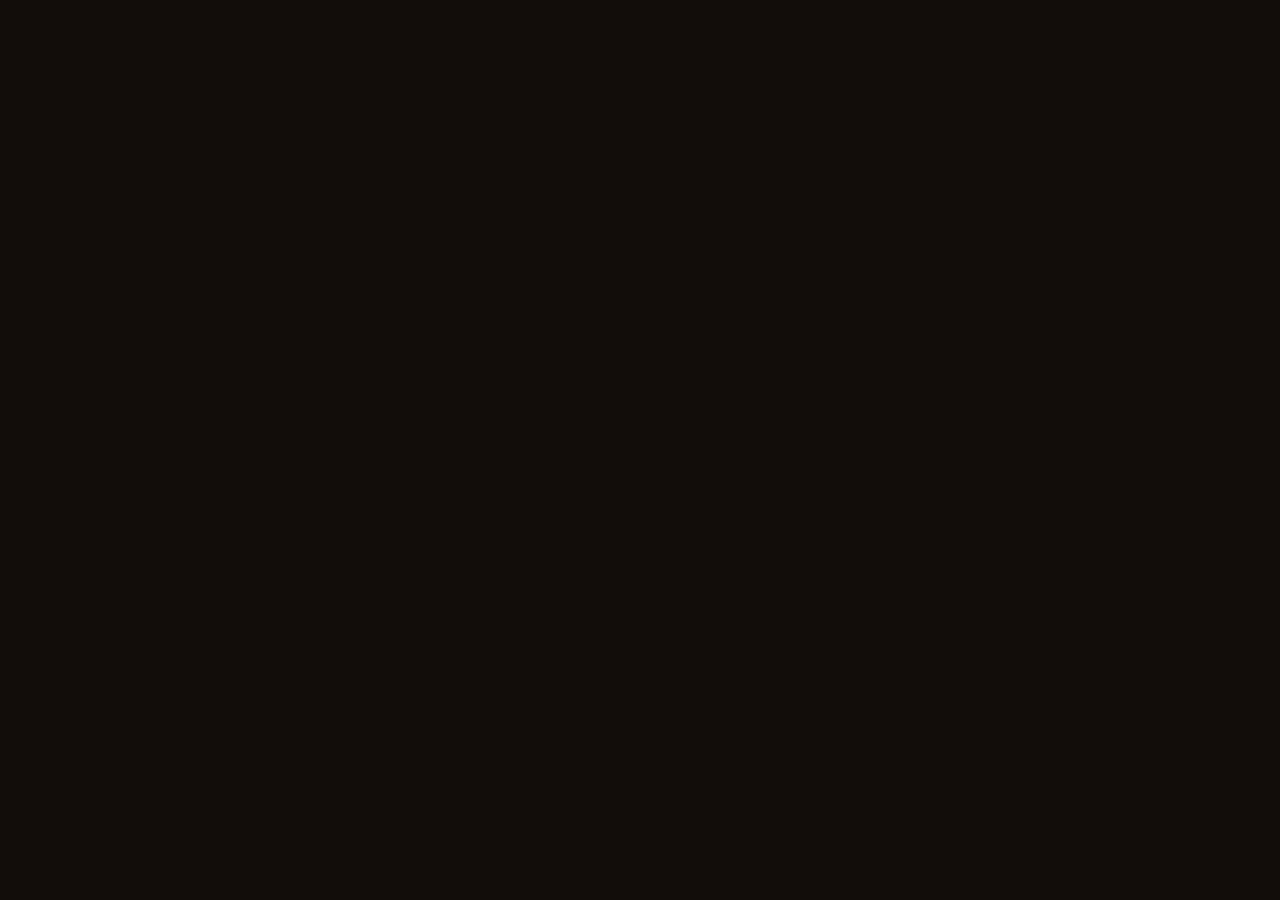
==== game/index.html @ 947d0af0 "Add game design docs, line table, and work-in-progress web prototype Co-Authored-By: Claude Opus 5.5" ====
<!doctype html>
<html lang="zh-Hant">
<head>
  <meta charset="utf-8">
  <meta name="viewport" content="width=device-width, initial-scale=1, maximum-scale=1, user-scalable=no, viewport-fit=cover">
  <meta name="theme-color" content="#1b1410">
  <title>來250杯！ 250 Cups!</title>
  <link rel="stylesheet" href="style.css">
</head>
<body>
  <div id="app" aria-live="polite"></div>
  <noscript>需要 JavaScript 才能開店。This game needs JavaScript.</noscript>
  <script type="module" src="src/main.js"></script>
</body>
</html>
---- game/style.css ----
/* 《来250杯！》 — portrait 9:16 stage. All sizes are relative to the stage (cqw / cqh). */
:root {
  --bg: #120d0a;
  --ink: #fff7ea;
  --ink-dim: #cdbca5;
  --wall: #e9dcc4;
  --wall-2: #d8c7a8;
  --tile: rgba(120, 90, 60, .12);
  --wood: #6b3d1f;
  --wood-hi: #8c5229;
  --wood-dark: #3e220f;
  --brass: #e2b04a;
  --gun: #e8402f;
  --shut: #6a4ee8;
  --take: #1fa463;
  --gold: #ffcc33;
  --pink: #ff8fc1;
  --rage: #ff1f1f;
  --aura: #4fd1ff;
  --fury: #ff7a1a;
  --panel: rgba(18, 12, 8, .82);
  --font: "Noto Sans TC", "PingFang TC", "Microsoft JhengHei", "Noto Sans CJK TC", "Noto Sans SC", "PingFang SC", system-ui, -apple-system, "Segoe UI", sans-serif;
  --emoji: "Apple Color Emoji", "Segoe UI Emoji", "Noto Color Emoji", "Twemoji Mozilla", sans-serif;
  color-scheme: dark;
}

* { box-sizing: border-box; }
html, body { margin: 0; height: 100%; background: var(--bg); color: var(--ink); font-family: var(--font); overflow: hidden; overscroll-behavior: none; }
body { -webkit-tap-highlight-color: transparent; -webkit-user-select: none; user-select: none; touch-action: manipulation; }
button { font: inherit; color: inherit; }
* { paint-order: stroke fill; }
[hidden] { display: none !important; }

/* ---------- Stage frame ---------- */
.app { position: fixed; inset: 0; display: grid; place-items: center; background:
  radial-gradient(circle at 50% 20%, #2a1c12, var(--bg) 70%); }
.stage {
  position: relative;
  width: min(100vw, 100dvh * 9 / 16);
  height: 100dvh;
  max-height: calc(100vw * 2.4);
  overflow: hidden;
  container-type: size;
  background: var(--bg);
  box-shadow: 0 0 60px rgba(0,0,0,.6);
}
@media (min-aspect-ratio: 10/16) {
  .stage { height: min(100dvh, 960px); width: calc(min(100dvh, 960px) * 9 / 16); border-radius: 18px; }
}
.shaker { position: absolute; inset: 0; display: flex; flex-direction: column; }

/* ---------- HUD ---------- */
.hud { position: relative; z-index: 5; padding: 2cqw 3cqw 1.5cqw; background: linear-gradient(#000c, #0000); }
.hud-row { display: flex; align-items: center; gap: 2cqw; }
.hud-queue { display: flex; align-items: baseline; gap: 1.5cqw; flex: 1; min-width: 0; }
.hud-label { font-size: 3.4cqw; color: var(--ink-dim); white-space: nowrap; }
.hud-qnum { font-size: 8cqw; font-weight: 900; color: var(--gold); line-height: 1; text-shadow: 0 .6cqw 0 #7a4c00; font-variant-numeric: tabular-nums; white-space: nowrap; overflow: hidden; text-overflow: ellipsis; }
.hud-qnum.bump { animation: bump .35s ease-out; }
.hud-time { min-width: 13cqw; text-align: center; padding: .6cqw 2cqw; border-radius: 99px; background: #0008; border: .4cqw solid #fff3; }
.hud-tnum { font-size: 5.6cqw; font-weight: 900; font-variant-numeric: tabular-nums; }
.hud-time.urgent { border-color: var(--rage); color: #ff6b6b; animation: pulse .5s infinite alternate; }
.hud-toggles { display: flex; gap: 1.2cqw; }
.tog { font-size: 3cqw; padding: 1.2cqw 2cqw; border-radius: 99px; border: .3cqw solid #fff4; background: #0009; cursor: pointer; white-space: nowrap; color: var(--ink-dim); }
.tog b { color: var(--ink); }
.tog.on { background: #3a1d1d; border-color: var(--rage); color: var(--ink); }
.hud-bars { display: grid; grid-template-columns: 1fr 1fr; gap: 3cqw; margin-top: 1.6cqw; }
.bar { display: flex; align-items: center; gap: 1.5cqw; }
.bar-label { font-size: 3cqw; color: var(--ink-dim); white-space: nowrap; }
.bar-track { flex: 1; height: 2.6cqw; border-radius: 99px; background: #fff2; overflow: hidden; border: .3cqw solid #0006; }
.bar-fill { height: 100%; width: 0; border-radius: inherit; transition: width .18s ease-out; }
.bar-aura .bar-fill { background: linear-gradient(90deg, #1b8fd1, var(--aura)); }
.bar-fury .bar-fill { background: linear-gradient(90deg, #ffb03a, var(--fury), var(--rage)); }
.bar.low .bar-fill { background: #ff4b4b; animation: pulse .4s infinite alternate; }
.bar.hot .bar-track { box-shadow: 0 0 2cqw var(--fury); animation: pulse .3s infinite alternate; }
.hud-combo { position: absolute; left: 50%; top: calc(100% + 1cqw); translate: -50% 0; display: flex; align-items: baseline; gap: 1cqw; opacity: 0; transform: scale(.6); transition: opacity .15s, transform .15s; pointer-events: none; }
.hud-combo.show { opacity: 1; transform: scale(1); }
.hud-combo.pulse { animation: bump .25s ease-out; }
.combo-num { font-size: 7cqw; font-weight: 900; font-style: italic; color: #fff; text-shadow: 0 0 2cqw var(--fury), .4cqw .4cqw 0 #000; }
.hud-combo.big .combo-num { color: var(--gold); font-size: 9cqw; }
.combo-label { font-size: 3cqw; font-weight: 700; color: var(--fury); }

/* ---------- Scene ---------- */
.scene { position: relative; flex: 1 1 auto; min-height: 0; overflow: hidden; transform-origin: 50% 40%; }
.wall { position: absolute; inset: 0; background:
  linear-gradient(transparent 70%, #0003),
  repeating-linear-gradient(0deg, var(--tile) 0 .3cqw, transparent .3cqw 8cqw),
  repeating-linear-gradient(90deg, var(--tile) 0 .3cqw, transparent .3cqw 8cqw),
  linear-gradient(var(--wall), var(--wall-2)); }
.menu-board { position: absolute; left: 3cqw; top: 3cqw; width: 33cqw; padding: 2cqw; background: #1f2a22; color: #e9f5e9; border: 1cqw solid var(--wood); border-radius: 1.2cqw; font-size: 2.8cqw; box-shadow: 0 1cqw 2cqw #0005; transform: rotate(-2deg); }
.menu-title { font-weight: 900; font-size: 3.2cqw; margin-bottom: 1cqw; color: #ffe7a8; }
.menu-row { display: flex; justify-content: space-between; line-height: 1.45; }
.menu-row:last-of-type { color: var(--gold); font-weight: 900; }
.menu-foot { margin-top: 1cqw; font-size: 2.3cqw; color: #9fbfa5; }
.number-sign { position: absolute; right: 3cqw; top: 3cqw; padding: 1.4cqw 2.4cqw; background: #111; border: .6cqw solid #444; border-radius: 1.4cqw; display: flex; align-items: baseline; gap: 1cqw; font-family: ui-monospace, Menlo, Consolas, monospace; }
.ns-label { font-size: 2.6cqw; color: #f55; }
.ns-val { font-size: 6cqw; color: #ff3b3b; text-shadow: 0 0 1.6cqw #f00; font-weight: 700; }
.fan { position: absolute; right: 7cqw; top: 17cqw; font-size: 7cqw; opacity: .55; animation: spin 1.2s linear infinite; }

/* Counter = judge bench */
.counter { position: absolute; left: 10%; right: 10%; bottom: 0; height: 52%; z-index: 2; }
.counter-top { position: absolute; left: -4%; right: -4%; top: 0; height: 4cqw; background: linear-gradient(var(--wood-hi), var(--wood)); border-radius: 1cqw; box-shadow: 0 1cqw 0 var(--wood-dark); z-index: 1; }
.counter-front { position: absolute; inset: 3cqw 0 0; background:
  repeating-linear-gradient(90deg, #0000 0 11cqw, #0002 11cqw 11.6cqw),
  linear-gradient(var(--wood), var(--wood-dark)); border-left: 1cqw solid var(--wood-dark); border-right: 1cqw solid var(--wood-dark); }
.counter-plaque { position: absolute; left: 50%; top: 5cqw; transform: translateX(-50%); padding: 1.2cqw 4cqw; background: linear-gradient(#f6d27a, var(--brass)); color: #4a2a00; font-weight: 900; font-size: 4cqw; border-radius: 1cqw; letter-spacing: .6em; text-indent: .6em; white-space: nowrap; box-shadow: 0 .6cqw 0 #8a6015; }
.counter-rail { position: absolute; left: 0; right: 0; top: 16cqw; height: 1.2cqw; background: var(--brass); opacity: .5; }
.counter.slam { animation: slam .28s ease-out; }

/* Clerk perched on top */
.clerk { position: absolute; left: 50%; bottom: calc(52% - 1cqw); transform: translateX(-50%); z-index: 3; display: flex; flex-direction: column; align-items: center; transition: bottom .25s cubic-bezier(.3,1.6,.6,1), transform .25s; }
.clerk-head { font-size: 20cqw; line-height: 1; filter: drop-shadow(0 1cqw 0 #0004); position: relative; z-index: 2; transform-origin: 50% 90%; }
.clerk-body { width: 24cqw; height: 13cqw; margin-top: -3cqw; border-radius: 9cqw 9cqw 2cqw 2cqw; background: linear-gradient(#262626, #111); position: relative; display: grid; place-items: center; box-shadow: inset 0 -3cqw 0 #c0392b; }
.clerk-body::before { content: ''; position: absolute; top: 1cqw; width: 11cqw; height: 9cqw; background: #f4efe6; clip-path: polygon(0 0, 100% 0, 85% 100%, 15% 100%); opacity: .9; }
.clerk-tag { position: relative; font-size: 2.6cqw; font-weight: 900; color: #c0392b; background: #fff; padding: .2cqw 1cqw; border-radius: .6cqw; margin-top: 1cqw; }
.clerk-legs { width: 18cqw; height: 0; position: relative; }
.clerk-legs::before, .clerk-legs::after { content: ''; position: absolute; top: -1cqw; width: 5cqw; height: 7cqw; background: #2b3b63; border-radius: 0 0 1.4cqw 1.4cqw; transform-origin: top; animation: dangle 1.6s ease-in-out infinite alternate; z-index: 4; }
.clerk-legs::before { left: 3cqw; }
.clerk-legs::after { right: 3cqw; animation-delay: -.8s; }
.clerk-cup { position: absolute; right: -14cqw; bottom: -2cqw; font-size: 9cqw; transform: rotate(8deg); }
.clerk[data-mood="hit"] .clerk-head { animation: yell .3s ease-out; }
.clerk[data-mood="perfect"] .clerk-head { animation: yell .3s ease-out; }
.clerk[data-mood="polite"] .clerk-head { animation: stiff .12s steps(2) infinite; filter: saturate(.4) brightness(1.15); }
.clerk[data-mood="polite"] .clerk-head::after { content: '💦'; position: absolute; right: -3cqw; top: 0; font-size: 6cqw; }
.clerk[data-mood="over"] .clerk-head { transform: rotate(-8deg); }

/* Customer: only the top half of the head peeks above the bottom edge */
.cust-wrap { position: absolute; left: 13%; bottom: 0; width: 26cqw; z-index: 4; display: flex; flex-direction: column; align-items: center; }
.cust-tag { order: -2; font-size: 7cqw; line-height: 1; animation: bob 1s ease-in-out infinite alternate; }
.cust-name { order: -1; font-size: 3cqw; font-weight: 900; background: #000a; padding: .3cqw 1.6cqw; border-radius: 99px; margin: .6cqw 0; white-space: nowrap; max-width: 30cqw; overflow: hidden; text-overflow: ellipsis; }
.cust-name:empty { display: none; }
.cust-clip { height: 12cqw; width: 26cqw; overflow: hidden; display: flex; justify-content: center; }
.cust-head { font-size: 22cqw; line-height: 1; transform: rotate(-14deg) translateY(1cqw); transform-origin: 50% 80%; filter: drop-shadow(0 -.6cqw 0 #0003); }
.cust-wrap.enter { animation: peek .3s cubic-bezier(.2,1.6,.5,1); }
.cust-wrap.gone { visibility: hidden; }
.cust-wrap.wobble .cust-head { animation: wobble .45s ease-in-out; }

.bubble { position: absolute; left: 40%; right: 3%; bottom: 7cqw; z-index: 5; background: #fffdf6; color: #23170e; border-radius: 3cqw; padding: 2.4cqw 3cqw 3cqw; box-shadow: 0 1cqw 0 #0004; border: .5cqw solid #23170e; }
.bubble::after { content: ''; position: absolute; left: -3.4cqw; bottom: 3cqw; border: 2cqw solid transparent; border-right: 3cqw solid #23170e; border-left: 0; }
.bubble-text { font-size: 4.2cqw; font-weight: 700; line-height: 1.35; max-height: 17cqw; overflow: hidden; }
.bubble-text .dir { display: block; font-size: 2.8cqw; font-style: italic; font-weight: 400; color: #8a7560; }
.bubble.enter { animation: pop .25s ease-out; }
.bubble.gone { opacity: 0; transform: scale(.6); transition: .15s; }
.patience { position: absolute; left: 3cqw; right: 3cqw; bottom: 1cqw; height: 1.2cqw; background: #0002; border-radius: 99px; overflow: hidden; }
.patience-fill { height: 100%; background: var(--take); transform-origin: left; }
.patience.low .patience-fill { background: var(--rage); animation: pulse .25s infinite alternate; }

/* ---------- Queue strip ---------- */
.queue-strip { position: relative; flex: 0 0 15cqw; display: flex; align-items: flex-end; background:
  repeating-linear-gradient(90deg, #4a4038 0 8cqw, #3e352e 8cqw 16cqw); border-top: .8cqw solid #2a221c; padding: 0 2cqw 1cqw; overflow: hidden; }
.queue-line { flex: 1; display: flex; flex-direction: row-reverse; justify-content: flex-start; align-items: flex-end; gap: .2cqw; min-width: 0; overflow: hidden; }
.qp { font-size: 6.4cqw; line-height: 1; animation: join .3s cubic-bezier(.2,1.6,.5,1) both; transform-origin: bottom; }
.qp:nth-child(odd) { animation-name: join, shuffle; animation-duration: .3s, .9s; animation-iteration-count: 1, infinite; animation-direction: normal, alternate; }
.door { flex: 0 0 auto; width: 13cqw; height: 13cqw; display: grid; place-items: end center; background: #2a1a0d; border: .8cqw solid #6b3d1f; border-bottom: 0; border-radius: 1cqw 1cqw 0 0; margin: 0 1cqw; }
.door-icon { font-size: 9cqw; line-height: 1; }
.queue-outside { flex: 0 0 auto; min-width: 24cqw; display: flex; flex-direction: column; align-items: center; justify-content: flex-end; padding-bottom: .2cqw; }
.out-num { font-size: 6.4cqw; font-weight: 900; color: var(--gold); text-shadow: .4cqw .4cqw 0 #000; line-height: 1; font-variant-numeric: tabular-nums; }
.out-label { font-size: 2.6cqw; color: var(--ink-dim); }
.queue-strip[data-tier="1"] { background: repeating-linear-gradient(90deg, #554a40 0 8cqw, #463c33 8cqw 16cqw); }
.queue-strip[data-tier="2"] .queue-outside::before,
.queue-strip[data-tier="3"] .queue-outside::before,
.queue-strip[data-tier="4"] .queue-outside::before,
.queue-strip[data-tier="5"] .queue-outside::before { content: '🧍🧍‍♀️🧍‍♂️'; font-size: 3.6cqw; letter-spacing: -1cqw; }
.queue-strip[data-tier="4"] .out-num, .queue-strip[data-tier="5"] .out-num { color: #fff; text-shadow: 0 0 2cqw var(--gold), .4cqw .4cqw 0 #000; }

/* ---------- Subtitles ---------- */
.subs { position: relative; flex: 0 0 22cqw; display: flex; flex-direction: column; justify-content: center; align-items: center; padding: 1cqw 4cqw; background: #000; text-align: center; overflow: hidden; gap: .6cqw; }
.sub { --len-scale: 1; font-size: calc(6.2cqw * var(--len-scale)); font-weight: 900; line-height: 1.2; animation: subIn .18s ease-out; max-width: 100%; overflow-wrap: anywhere; }
.sub .dir { display: block; font-size: calc(3.2cqw * var(--len-scale)); font-style: italic; font-weight: 400; color: #a8957c; margin-bottom: .4cqw; }
.sub-clerk .say { color: #ffe9a8; -webkit-text-stroke: .15cqw #000; }
.sub-system .say { color: var(--ink-dim); }
.st-curse .say { color: #ff6a4d; }
.st-cold .say { color: #9fd8ff; letter-spacing: .08em; }
.st-chuuni .say { color: #d7b7ff; text-shadow: 0 0 2cqw #8a4dff; }
.st-deadpan .say { color: #e0e0e0; font-weight: 700; }
.st-math .say { font-family: ui-monospace, Menlo, Consolas, monospace; color: #b6ffcf; }
.st-250 .say { color: var(--gold); text-shadow: 0 0 2cqw #ff9d00; }
.st-twist .say { color: #ffb3e0; }
.st-polite .say { color: var(--pink); font-weight: 400; }
.stage.rage .subs { background: linear-gradient(#5a0000, #2a0000); }
.stage.rage .sub .say { color: #fff; -webkit-text-stroke: 0; text-shadow: 0 0 2cqw #f00, .3cqw .3cqw 0 #000; }
.stage.rage .sub:not(:last-child) { opacity: .6; }
.stage.rage .hud { background: linear-gradient(#600c, #0000); }
.stage.polite .subs { background: #3a1a2a; }
.stage.rage .sub { font-size: calc(5cqw * var(--len-scale)); }
.stage.rage .sub:last-child { animation: subIn .12s ease-out, jitter .1s 2; }

/* ---------- Buttons ---------- */
.pad { flex: 0 0 auto; display: grid; grid-template-columns: repeat(3, minmax(0, 1fr)); gap: 3cqw; padding: 3cqw 3cqw calc(3cqw + env(safe-area-inset-bottom)); background: #0c0806; }
.btn { --c: #888; --charge: 0; position: relative; height: 24cqw; border: 0; border-radius: 5cqw; background: radial-gradient(circle at 50% 30%, color-mix(in srgb, var(--c) 75%, #fff), var(--c) 60%, color-mix(in srgb, var(--c) 60%, #000)); box-shadow: 0 1.6cqw 0 color-mix(in srgb, var(--c) 45%, #000), 0 2cqw 3cqw #0008; cursor: pointer; touch-action: none; display: grid; place-items: center; transition: transform .06s, box-shadow .06s; }
.btn-gun { --c: var(--gun); }
.btn-shut { --c: var(--shut); }
.btn-take { --c: var(--take); }
.btn-label { position: relative; z-index: 2; font-size: 7cqw; max-width: 100%; padding: 0 1cqw; font-weight: 900; color: #fff; text-shadow: 0 .5cqw 0 #0006; white-space: nowrap; }
.btn-label.long { font-size: 5cqw; }
.btn-label.xlong { font-size: 4cqw; }
.btn-hint { position: absolute; z-index: 2; right: 2cqw; bottom: 1.4cqw; font-size: 2.6cqw; font-weight: 700; color: #fff9; }
.btn.held { transform: translateY(1.2cqw) scale(.97); box-shadow: 0 .4cqw 0 color-mix(in srgb, var(--c) 45%, #000); }
.btn.tap { animation: tap .18s ease-out; }
.btn:disabled { filter: grayscale(.7) brightness(.6); cursor: default; }
.ring { position: absolute; inset: -1.2cqw; border-radius: 6cqw; pointer-events: none; opacity: 0; background: conic-gradient(var(--rc, #fff) calc(var(--charge) * 360deg), #fff1 0);
  -webkit-mask: linear-gradient(#000 0 0) content-box exclude, linear-gradient(#000 0 0); mask: linear-gradient(#000 0 0) content-box exclude, linear-gradient(#000 0 0); padding: 1.2cqw; }
.btn.held .ring { opacity: 1; }
.btn[data-charge="1"] { --rc: #ffd23f; }
.btn[data-charge="2"] { --rc: #ff2d2d; }
.btn[data-charge="2"].held { animation: jitter .08s infinite; }
.btn[data-charge="2"] .ring { filter: drop-shadow(0 0 1.6cqw #f00); }

/* ---------- Tints ---------- */
.tint { position: absolute; inset: 0; pointer-events: none; opacity: 0; transition: opacity .2s; z-index: 8; mix-blend-mode: multiply; }
.tint-polite { background: #ffb3d4; }
.tint-rage { background: radial-gradient(circle, #ff6a6a 30%, #b00000); }
.stage.polite .tint-polite { opacity: .75; }
.stage.rage .tint-rage { opacity: .7; animation: ragePulse .35s infinite alternate; }

/* Rage: clerk stands up on the counter */
.stage.rage .clerk { bottom: calc(52% + 4cqw); transform: translateX(-50%) scale(1.15); }
.stage.rage .clerk-legs::before, .stage.rage .clerk-legs::after { height: 10cqw; animation: stomp .2s infinite alternate; }
.stage.rage .clerk-head { animation: jitter .1s infinite; }
.stage.rage .bubble { opacity: .25; }

/* Gold 250 */
.stage.gold .scene { animation: goldFlash 1.4s ease-out; }

/* Shake + hitstop */
.stage.shake-0 .shaker { animation: shake .22s; --amp: .8cqw; }
.stage.shake-1 .shaker { animation: shake .3s; --amp: 1.6cqw; }
.stage.shake-2 .shaker { animation: shake .4s; --amp: 2.8cqw; }
.stage.freeze .scene *, .stage.freeze .scene *::before, .stage.freeze .scene *::after { animation-play-state: paused !important; transition: none !important; }
.stage.freeze .scene { filter: contrast(1.25) brightness(1.15); }

/* Milestone zoom-out */
.stage.zoomout .scene { animation: zoomout 1s ease-in-out; }

/* ---------- Floating FX ---------- */
.fx-layer { position: absolute; inset: 0; pointer-events: none; z-index: 10; }
.float { position: absolute; left: 50%; top: 40%; transform: translate(-50%, -50%); font-weight: 900; white-space: nowrap; pointer-events: none; }
.slam-text { top: 66%; font-size: 8cqw; color: #fff; -webkit-text-stroke: .4cqw #000; animation: slamText .6s ease-out forwards; }
.slam-text.lvl1 { font-size: 11cqw; color: #ffd23f; }
.slam-text.lvl2 { font-size: 15cqw; color: #ff3b3b; }
.miss-text { left: 26%; top: 62%; font-size: 8cqw; color: #ddd; -webkit-text-stroke: .3cqw #000; animation: rise .7s ease-out forwards; }
.perfect-text { top: 28%; font-size: 13cqw; font-style: italic; background: linear-gradient(#fff, #7ef0ff 50%, #2a9dff); -webkit-background-clip: text; background-clip: text; color: transparent; -webkit-text-stroke: .35cqw #002a55; animation: stamp .9s cubic-bezier(.2,1.8,.4,1) forwards; }
.gold-text { top: 38%; font-size: 40cqw; color: var(--gold); -webkit-text-stroke: .8cqw #7a4300; text-shadow: 0 0 6cqw #ffb300, 0 2cqw 0 #7a4300; animation: stamp 1.4s cubic-bezier(.2,1.8,.4,1) forwards; letter-spacing: -.04em; }
.boo-text { --row: 0; left: 105%; top: calc(14% + var(--row) * 12%); transform: none; font-size: 6cqw; color: #fff; background: #0008; padding: .6cqw 2.4cqw; border-radius: 99px; animation: booFly 1.6s linear forwards; }
.rage-text { top: 22%; font-size: 18cqw; color: #fff; -webkit-text-stroke: .6cqw #600; text-shadow: 0 0 5cqw #f00; animation: stamp 1.1s cubic-bezier(.2,1.8,.4,1) forwards; }
.flyer { position: absolute; z-index: 30; font-size: 22cqw; line-height: 1; pointer-events: none; }

/* ---------- Milestone card ---------- */
.milestone { position: absolute; inset: 0; z-index: 40; display: grid; place-items: center; pointer-events: none; }
.milestone.hidden { display: none; }
.ms-card { width: 82cqw; padding: 5cqw 4cqw; text-align: center; background: linear-gradient(135deg, #1d1208f2, #3b2208f2); border: 1cqw solid var(--gold); border-radius: 4cqw; box-shadow: 0 0 8cqw #ffb30088; animation: msIn 1s ease-in-out forwards; }
.ms-crowd { font-size: 5cqw; letter-spacing: -1.2cqw; white-space: nowrap; overflow: hidden; animation: march 1s linear; }
.ms-level { font-size: 18cqw; font-weight: 900; color: var(--gold); line-height: 1.05; text-shadow: 0 1.2cqw 0 #7a4300; font-variant-numeric: tabular-nums; }
.ms-text { font-size: 6cqw; font-weight: 900; }

/* ---------- Start / summary ---------- */
.overlay { position: absolute; inset: 0; z-index: 50; display: grid; place-items: center; background: #000b; backdrop-filter: blur(3px); padding: 5cqw; overflow-y: auto; }
.overlay.hidden { display: none; }
.card { width: 100%; max-width: 88cqw; text-align: center; background: linear-gradient(#2a1a0e, #170e07); border: .8cqw solid var(--brass); border-radius: 5cqw; padding: 6cqw 5cqw; box-shadow: 0 3cqw 8cqw #000a; animation: pop .3s ease-out; position: relative; }
.card-cups { font-size: 10cqw; letter-spacing: -2cqw; animation: bob 1s ease-in-out infinite alternate; }
.card-title { margin: 2cqw 0; font-size: 13cqw; font-weight: 900; color: var(--gold); line-height: 1.05; text-shadow: 0 1.2cqw 0 #7a2c00; }
.report .card-title { font-size: 10cqw; }
.card-sub { margin: 0 0 4cqw; font-size: 4cqw; color: var(--ink-dim); line-height: 1.5; }
.card-hint { margin: 4cqw 0; font-size: 3.2cqw; color: var(--ink-dim); }
.card-keys { display: grid; gap: 2cqw; }
.key-row { display: flex; align-items: center; justify-content: center; gap: 3cqw; font-size: 5.4cqw; font-weight: 900; padding: 1.6cqw; border-radius: 3cqw; background: #fff1; }
.key-row kbd { font: inherit; font-size: 3.6cqw; width: 7cqw; height: 7cqw; display: grid; place-items: center; border-radius: 1.6cqw; background: #fff; color: #000; box-shadow: 0 .6cqw 0 #999; }
.key-gun span { color: #ff7a6b; } .key-shut span { color: #b3a3ff; } .key-take span { color: #6be3a2; }
.big-btn { margin-top: 2cqw; width: 100%; padding: 4cqw; font-size: 7cqw; font-weight: 900; border: 0; border-radius: 4cqw; color: #2a1200; background: linear-gradient(#ffe27a, var(--gold) 50%, #e09a00); box-shadow: 0 1.6cqw 0 #8a5a00; cursor: pointer; animation: breathe 1.2s ease-in-out infinite alternate; }
.big-btn:active { transform: translateY(1cqw); box-shadow: 0 .6cqw 0 #8a5a00; }
.report-stamp { position: absolute; right: 4cqw; top: 4cqw; transform: rotate(14deg); border: .8cqw solid var(--rage); color: var(--rage); font-weight: 900; font-size: 5cqw; padding: .6cqw 2cqw; border-radius: 2cqw; opacity: .85; }
.report-grid { display: grid; grid-template-columns: 1fr 1fr; gap: 2.4cqw; margin: 3cqw 0; }
.stat { background: #fff1; border-radius: 3cqw; padding: 2.4cqw 1cqw; }
.stat-val { font-size: 6.6cqw; font-weight: 900; font-variant-numeric: tabular-nums; white-space: nowrap; overflow: hidden; text-overflow: ellipsis; }
.stat-label { font-size: 3.2cqw; color: var(--ink-dim); }
.stat.hot .stat-val { color: #ff6a4d; } .stat.gold .stat-val { color: var(--gold); } .stat.pink .stat-val { color: var(--pink); }
.best { background: #000a; border-left: 1.4cqw solid var(--gun); border-radius: 2cqw; padding: 3cqw; margin-bottom: 4cqw; text-align: left; }
.best-label { font-size: 3.2cqw; color: var(--ink-dim); margin-bottom: 1cqw; }
.best-line { font-size: 5cqw; font-weight: 900; color: #ffe9a8; line-height: 1.3; overflow-wrap: anywhere; }
.best-line .dir { display: block; font-size: 3cqw; font-weight: 400; font-style: italic; color: #a8957c; }

/* Emoji glyphs must come from a color emoji font, never a CJK fallback */
.clerk-head, .cust-head, .cust-tag, .clerk-cup, .qp, .door-icon, .fan, .flyer, .ms-crowd, .card-cups, .queue-outside::before { font-family: var(--emoji); }

/* ---------- Keyframes ---------- */
@keyframes bump { 0% { transform: scale(1); } 40% { transform: scale(1.35); } 100% { transform: scale(1); } }
@keyframes pulse { to { opacity: .55; } }
@keyframes spin { to { transform: rotate(360deg); } }
@keyframes dangle { from { transform: rotate(-12deg); } to { transform: rotate(12deg); } }
@keyframes stomp { from { transform: translateY(0); } to { transform: translateY(-1.4cqw); } }
@keyframes yell { 0% { transform: scale(1); } 40% { transform: scale(1.3) rotate(-6deg); } 100% { transform: scale(1); } }
@keyframes stiff { from { transform: translateX(-.4cqw); } to { transform: translateX(.4cqw); } }
@keyframes bob { from { transform: translateY(0); } to { transform: translateY(-1.2cqw); } }
@keyframes peek { from { transform: translateY(100%); } to { transform: translateY(0); } }
@keyframes wobble { 0%,100% { transform: rotate(-14deg) translateY(1cqw); } 25% { transform: rotate(-30deg) translateY(1cqw); } 75% { transform: rotate(4deg) translateY(1cqw); } }
@keyframes pop { from { transform: scale(.6); opacity: 0; } to { transform: scale(1); opacity: 1; } }
@keyframes join { from { transform: scale(0) translateY(4cqw); } to { transform: scale(1); } }
@keyframes shuffle { from { translate: 0 0; } to { translate: 0 -.6cqw; } }
@keyframes subIn { from { transform: translateY(40%) scale(.9); opacity: 0; } to { transform: none; opacity: 1; } }
@keyframes jitter { 0% { translate: -.4cqw 0; } 50% { translate: .4cqw .3cqw; } 100% { translate: 0 -.3cqw; } }
@keyframes tap { 0% { transform: scale(.92); } 60% { transform: scale(1.06); } 100% { transform: scale(1); } }
@keyframes slam { 0% { transform: translateY(0); } 30% { transform: translateY(1.6cqw) scaleY(.97); } 100% { transform: none; } }
@keyframes shake {
  0%,100% { transform: translate(0,0); }
  20% { transform: translate(calc(var(--amp) * -1), calc(var(--amp) * .6)) rotate(-.6deg); }
  40% { transform: translate(var(--amp), calc(var(--amp) * -.5)) rotate(.5deg); }
  60% { transform: translate(calc(var(--amp) * -.6), calc(var(--amp) * -.4)); }
  80% { transform: translate(calc(var(--amp) * .4), calc(var(--amp) * .3)); }
}
@keyframes slamText { 0% { transform: translate(-50%,-50%) scale(2.2); opacity: 0; } 20% { transform: translate(-50%,-50%) scale(1); opacity: 1; } 100% { transform: translate(-50%,-120%) scale(1.05); opacity: 0; } }
@keyframes rise { from { transform: translate(-50%,-50%); opacity: 1; } to { transform: translate(-50%,-160%); opacity: 0; } }
@keyframes stamp { 0% { transform: translate(-50%,-50%) scale(3); opacity: 0; } 18% { transform: translate(-50%,-50%) scale(1); opacity: 1; } 80% { transform: translate(-50%,-50%) scale(1.04); opacity: 1; } 100% { transform: translate(-50%,-60%) scale(1.1); opacity: 0; } }
@keyframes booFly { from { transform: translateX(0); } to { transform: translateX(-180cqw); } }
@keyframes ragePulse { from { opacity: .55; } to { opacity: .8; } }
@keyframes goldFlash { 0% { filter: brightness(1); } 10% { filter: brightness(2) sepia(1) saturate(4) hue-rotate(-10deg); } 100% { filter: none; } }
@keyframes zoomout { 0% { transform: scale(1); } 30%, 75% { transform: scale(.72); filter: brightness(.7); } 100% { transform: scale(1); } }
@keyframes msIn { 0% { transform: scale(.4) rotate(-6deg); opacity: 0; } 20% { transform: scale(1.06) rotate(1deg); opacity: 1; } 80% { transform: scale(1); opacity: 1; } 100% { transform: scale(1.2); opacity: 0; } }
@keyframes march { from { transform: translateX(30%); } to { transform: translateX(-10%); } }
@keyframes breathe { from { transform: scale(1); } to { transform: scale(1.03); } }

@media (prefers-reduced-motion: reduce) {
  .stage.shake-0 .shaker, .stage.shake-1 .shaker, .stage.shake-2 .shaker { animation: none; }
  .fan, .clerk-legs::before, .clerk-legs::after, .qp, .card-cups, .big-btn { animation: none; }
}
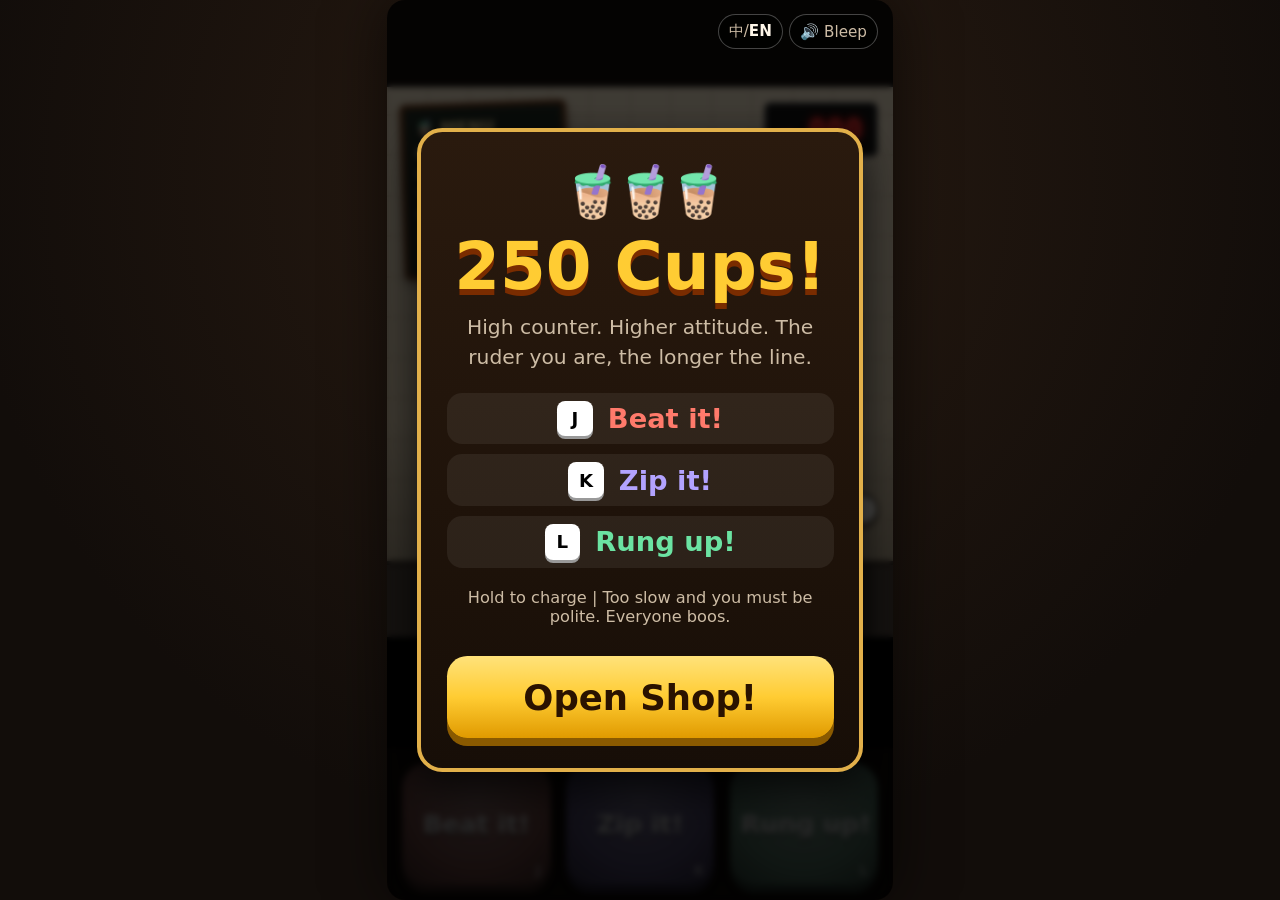
==== commit 05ae045e: "Add playable web prototype, voice scripts (zh/en), audio sourcing notes; update CLAUDE.md - Integrat" ====
--- a/game/index.html
+++ b/game/index.html
@@ -1,15 +1,15 @@
 <!doctype html>
-<html lang="zh-Hant">
+<html lang="zh-Hans">
 <head>
   <meta charset="utf-8">
   <meta name="viewport" content="width=device-width, initial-scale=1, maximum-scale=1, user-scalable=no, viewport-fit=cover">
   <meta name="theme-color" content="#1b1410">
-  <title>來250杯！ 250 Cups!</title>
+  <title>来250杯！ 250 Cups!</title>
   <link rel="stylesheet" href="style.css">
 </head>
 <body>
   <div id="app" aria-live="polite"></div>
-  <noscript>需要 JavaScript 才能開店。This game needs JavaScript.</noscript>
+  <noscript>需要 JavaScript 才能开店。This game needs JavaScript.</noscript>
   <script type="module" src="src/main.js"></script>
 </body>
 </html>
--- a/game/style.css
+++ b/game/style.css
@@ -88,7 +88,7 @@
   linear-gradient(var(--wall), var(--wall-2)); }
 .menu-board { position: absolute; left: 3cqw; top: 3cqw; width: 33cqw; padding: 2cqw; background: #1f2a22; color: #e9f5e9; border: 1cqw solid var(--wood); border-radius: 1.2cqw; font-size: 2.8cqw; box-shadow: 0 1cqw 2cqw #0005; transform: rotate(-2deg); }
 .menu-title { font-weight: 900; font-size: 3.2cqw; margin-bottom: 1cqw; color: #ffe7a8; }
-.menu-row { display: flex; justify-content: space-between; line-height: 1.45; }
+.menu-row { display: flex; justify-content: space-between; gap: 1.2cqw; line-height: 1.45; white-space: nowrap; }
 .menu-row:last-of-type { color: var(--gold); font-weight: 900; }
 .menu-foot { margin-top: 1cqw; font-size: 2.3cqw; color: #9fbfa5; }
 .number-sign { position: absolute; right: 3cqw; top: 3cqw; padding: 1.4cqw 2.4cqw; background: #111; border: .6cqw solid #444; border-radius: 1.4cqw; display: flex; align-items: baseline; gap: 1cqw; font-family: ui-monospace, Menlo, Consolas, monospace; }
@@ -126,7 +126,7 @@
 /* Customer: only the top half of the head peeks above the bottom edge */
 .cust-wrap { position: absolute; left: 13%; bottom: 0; width: 26cqw; z-index: 4; display: flex; flex-direction: column; align-items: center; }
 .cust-tag { order: -2; font-size: 7cqw; line-height: 1; animation: bob 1s ease-in-out infinite alternate; }
-.cust-name { order: -1; font-size: 3cqw; font-weight: 900; background: #000a; padding: .3cqw 1.6cqw; border-radius: 99px; margin: .6cqw 0; white-space: nowrap; max-width: 30cqw; overflow: hidden; text-overflow: ellipsis; }
+.cust-name { order: -1; font-size: 3cqw; font-weight: 900; background: #000a; padding: .3cqw 1.6cqw; border-radius: 2cqw; margin: .6cqw 0; max-width: 34cqw; text-align: center; line-height: 1.15; overflow-wrap: anywhere; }
 .cust-name:empty { display: none; }
 .cust-clip { height: 12cqw; width: 26cqw; overflow: hidden; display: flex; justify-content: center; }
 .cust-head { font-size: 22cqw; line-height: 1; transform: rotate(-14deg) translateY(1cqw); transform-origin: 50% 80%; filter: drop-shadow(0 -.6cqw 0 #0003); }
@@ -321,3 +321,11 @@
   .stage.shake-0 .shaker, .stage.shake-1 .shaker, .stage.shake-2 .shaker { animation: none; }
   .fan, .clerk-legs::before, .clerk-legs::after, .qp, .card-cups, .big-btn { animation: none; }
 }
+
+/* Integration: keep the 中/EN and bleep toggles usable on the start / report cards. */
+.stage:has(> .overlay:not(.hidden)) .hud { z-index: 60; background: none; }
+.stage:has(> .overlay:not(.hidden)) .hud > :not(.hud-row),
+.stage:has(> .overlay:not(.hidden)) .hud-row > :not(.hud-toggles) { visibility: hidden; }
+
+/* QA: Latin plaque text needs less tracking than 点 餐 处. */
+.counter-plaque.latin { letter-spacing: .15em; text-indent: .15em; font-size: 3.6cqw; }
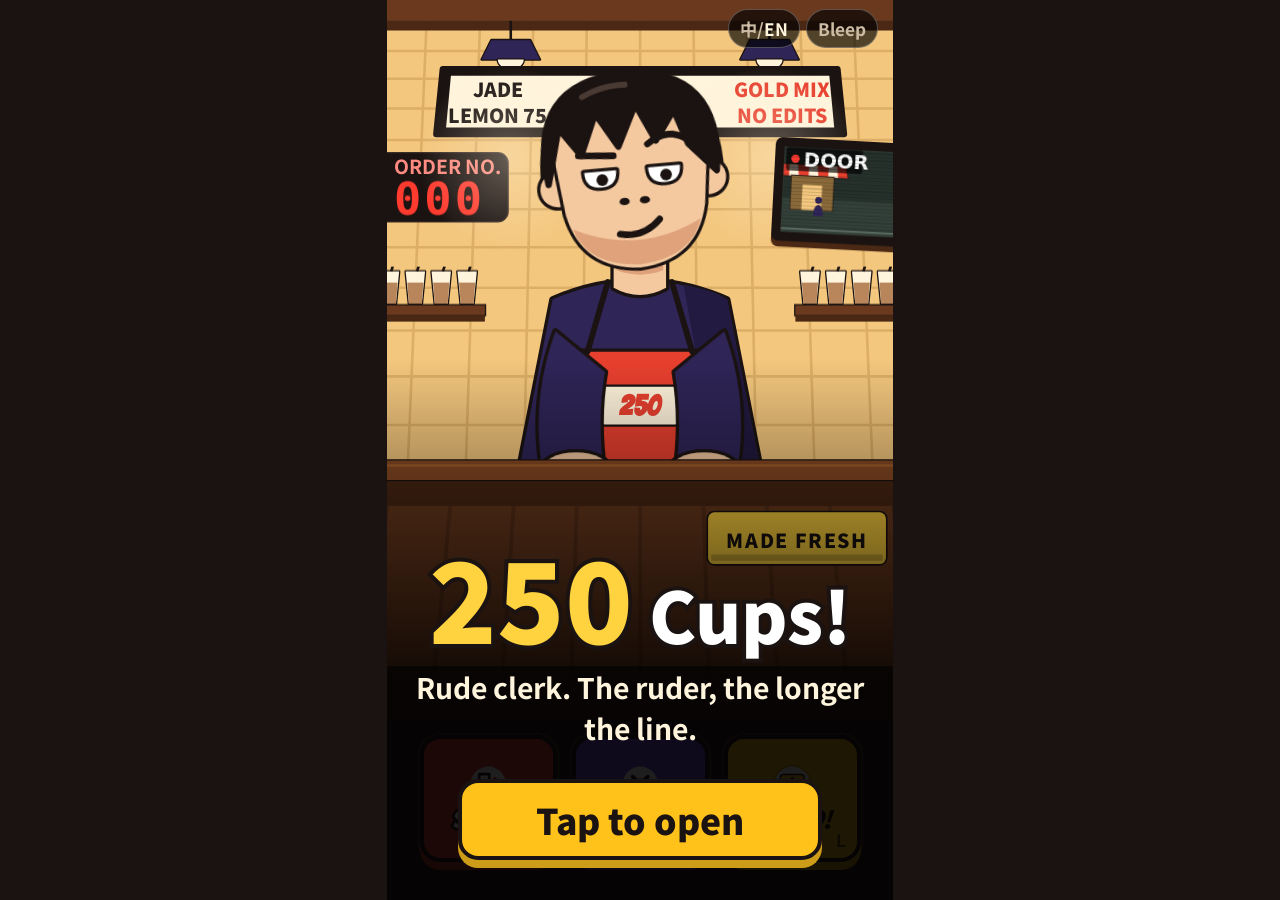
==== commit 525e4ccc: "First-minute wow build: playable opening from the original video, comic SVG art, variety-show captio" ====
--- a/game/index.html
+++ b/game/index.html
@@ -3,8 +3,11 @@
 <head>
   <meta charset="utf-8">
   <meta name="viewport" content="width=device-width, initial-scale=1, maximum-scale=1, user-scalable=no, viewport-fit=cover">
-  <meta name="theme-color" content="#1b1410">
+  <meta name="theme-color" content="#1B1311">
   <title>来250杯！ 250 Cups!</title>
+  <link rel="preconnect" href="https://fonts.googleapis.com">
+  <link rel="preconnect" href="https://fonts.gstatic.com" crossorigin>
+  <link rel="stylesheet" href="https://fonts.googleapis.com/css2?family=Noto+Sans+TC:wght@700;900&family=Noto+Sans+SC:wght@700;900&family=LXGW+WenKai+TC:wght@700&family=Bangers&display=swap">
   <link rel="stylesheet" href="style.css">
 </head>
 <body>
--- a/game/style.css
+++ b/game/style.css
@@ -1,331 +1,643 @@
-/* 《来250杯！》 — portrait 9:16 stage. All sizes are relative to the stage (cqw / cqh). */
+/* 《来250杯！》 — strict 9:16 portrait stage. Sizes are in cqw (1cqw = 1% stage width) or stage %.
+   Art direction and coordinates: docs/first-minute-spec.md §2. No filters, no blur, no emoji:
+   every shadow is an offset block of color-mix(in srgb, c 78%, #1B1311). */
 :root {
-  --bg: #120d0a;
-  --ink: #fff7ea;
-  --ink-dim: #cdbca5;
-  --wall: #e9dcc4;
-  --wall-2: #d8c7a8;
-  --tile: rgba(120, 90, 60, .12);
-  --wood: #6b3d1f;
-  --wood-hi: #8c5229;
-  --wood-dark: #3e220f;
-  --brass: #e2b04a;
-  --gun: #e8402f;
-  --shut: #6a4ee8;
-  --take: #1fa463;
-  --gold: #ffcc33;
-  --pink: #ff8fc1;
-  --rage: #ff1f1f;
-  --aura: #4fd1ff;
-  --fury: #ff7a1a;
-  --panel: rgba(18, 12, 8, .82);
-  --font: "Noto Sans TC", "PingFang TC", "Microsoft JhengHei", "Noto Sans CJK TC", "Noto Sans SC", "PingFang SC", system-ui, -apple-system, "Segoe UI", sans-serif;
-  --emoji: "Apple Color Emoji", "Segoe UI Emoji", "Noto Color Emoji", "Twemoji Mozilla", sans-serif;
+  /* base */
+  --ink: #1B1311;
+  --cream: #FFF4DC;
+  --wall: #F4C77E;
+  --wall-line: #DDAE66;
+  --wood: #6B3A1E;
+  --wood-lip: #8A4B24;
+  --wood-sh: #4A2814;
+  --wood-line: #5A3018;
+  /* the three keys (R1): sign color = key color */
+  --gun: #E8402F;
+  --shut: #6A4EE8;
+  --take: #FFC21A;
+  --take-deep: #E0A100;
+  /* accents */
+  --lemon: #FFD23F;
+  --jade: #1FB57A;
+  --uniform: #2F2557;
+  --uniform-sh: #221A40;
+  --hz-yellow: #FFE14D;
+  --sky: #9ED8FF;
+  --mouth: #5A1414;
+  /* UI text on dark */
+  --text: #FFF4DC;
+  --text-dim: #CDBCA5;
+  --pink: #FF8FC1;
+  --rage: #FF1F1F;
+  --aura: #4FD1FF;
+  --fury: #FF7A1A;
+  --panel: rgb(27 19 17 / .9);
+  /* fonts (§2.4) */
+  --font-zh: "Noto Sans TC", "Noto Sans SC", "PingFang TC", "PingFang SC", "Microsoft JhengHei", "Heiti TC", "Noto Sans CJK TC", sans-serif;
+  --font-sign: "LXGW WenKai TC", "Kaiti TC", "STKaiti", "BiauKai", "DFKai-SB", var(--font-zh);
+  --font-en: "Bangers", "Impact", "Arial Black", sans-serif;
+  --font: var(--font-zh);
   color-scheme: dark;
 }
 
 * { box-sizing: border-box; }
-html, body { margin: 0; height: 100%; background: var(--bg); color: var(--ink); font-family: var(--font); overflow: hidden; overscroll-behavior: none; }
+html, body { margin: 0; height: 100%; background: var(--ink); color: var(--text); font-family: var(--font-zh); overflow: hidden; overscroll-behavior: none; }
 body { -webkit-tap-highlight-color: transparent; -webkit-user-select: none; user-select: none; touch-action: manipulation; }
 button { font: inherit; color: inherit; }
 * { paint-order: stroke fill; }
 [hidden] { display: none !important; }
-
-/* ---------- Stage frame ---------- */
-.app { position: fixed; inset: 0; display: grid; place-items: center; background:
-  radial-gradient(circle at 50% 20%, #2a1c12, var(--bg) 70%); }
+:lang(en) { --font-ui: system-ui, -apple-system, "Segoe UI", sans-serif; }
+
+/* ---------- Stage frame: always 9:16, letterboxed in --ink ---------- */
+.app { position: fixed; inset: 0; display: grid; place-items: center; background: var(--ink); }
 .stage {
   position: relative;
-  width: min(100vw, 100dvh * 9 / 16);
-  height: 100dvh;
-  max-height: calc(100vw * 2.4);
+  width: min(100vw, 100dvh * 9 / 16, 540px);
+  height: min(100dvh, 100vw * 16 / 9, 960px);
   overflow: hidden;
   container-type: size;
-  background: var(--bg);
-  box-shadow: 0 0 60px rgba(0,0,0,.6);
+  background: var(--ink);
 }
-@media (min-aspect-ratio: 10/16) {
-  .stage { height: min(100dvh, 960px); width: calc(min(100dvh, 960px) * 9 / 16); border-radius: 18px; }
-}
-.shaker { position: absolute; inset: 0; display: flex; flex-direction: column; }
-
-/* ---------- HUD ---------- */
-.hud { position: relative; z-index: 5; padding: 2cqw 3cqw 1.5cqw; background: linear-gradient(#000c, #0000); }
-.hud-row { display: flex; align-items: center; gap: 2cqw; }
+.shaker { position: absolute; inset: 0; }
+
+/* ---------- Camera layer (§2.11): .cam > .shop .monitor .clerk .counter .cust-wrap .sign ---------- */
+.cam { position: absolute; inset: 0; z-index: 1; transform-origin: 0 0; will-change: transform;
+  transition: transform var(--cam-ms, 0ms) var(--cam-ease, cubic-bezier(.2, .8, .2, 1)); }
+.cam.snap { transition: none; }
+
+/* Shop background (SHOP_SVG) */
+.shop { position: absolute; inset: 0; z-index: 1; pointer-events: none; }
+.shop-svg, .counter-svg { position: absolute; inset: 0; width: 100%; height: 100%; overflow: visible; }
+.shop::before, .shop::after { content: ''; position: absolute; top: 7.2%; width: 46cqw; height: 46cqw; margin: -6cqw 0 0 -23cqw;
+  border-radius: 50%; background: radial-gradient(closest-side, #FFF4DC55, transparent 70%); z-index: 1; }
+.shop::before { left: 27.8%; }
+.shop::after { left: 72.2%; }
+.lb-text { font: 900 13px var(--font-zh); fill: var(--ink); text-anchor: middle; }
+.goldsign { fill: var(--gun); transition: fill .12s; }
+.gs-glow { display: none; }
+.gs-g1 { stroke: var(--ink); stroke-width: 3px; }
+.gs-g2 { stroke: var(--lemon); stroke-width: 7px; opacity: .75; }
+.gs-g3 { stroke: var(--lemon); stroke-width: 12px; opacity: .35; }
+.shop[data-gold] .gs-glow { display: inline; animation: glow .5s ease-in-out infinite alternate; }
+.shop[data-gold] .goldsign { fill: var(--lemon); }
+.shop.latin .lb-text { font-size: 12px; }
+.caller-label { font: 700 12px var(--font-zh); fill: #FF8A80; text-anchor: end; }
+.caller-num { font: 700 28px ui-monospace, Menlo, Consolas, monospace; fill: #FF3B30; text-anchor: middle; letter-spacing: 2px; }
+.caller-num.ghost { opacity: .12; }
+.gate-tag { font: 900 64px var(--font-zh); fill: none; stroke: #C0392B; stroke-width: 3px; text-anchor: middle; opacity: .55; }
+
+/* Door monitor (monitorHTML) at (262,96)-(348,160), rotate 3deg; milestone zoom = data-zoom */
+.monitor { position: absolute; left: 72.8%; top: 15%; width: 23.9%; height: 10%; z-index: 2; rotate: 3deg;
+  border: 1.7cqw solid var(--ink); border-radius: 1.2cqw; background: #3F4A44; overflow: hidden;
+  box-shadow: 0 1cqw 0 var(--wood-sh); transform-origin: 50% 50%; will-change: transform;
+  transition: transform .26s cubic-bezier(.3, 1.4, .5, 1), rotate .26s; }
+.monitor::after { content: ''; position: absolute; inset: 0; pointer-events: none;
+  background: repeating-linear-gradient(#0000 0 2px, #0002 2px 3px); }
+.mon-screen { position: absolute; inset: 0; }
+.mon-svg { display: block; width: 100%; height: 100%; }
+.mon-svg g { transform-box: view-box; transform-origin: 43px 32px; }
+.mon-label { font: 700 14px var(--font-zh); fill: #fff; }
+.mon-label:lang(en), .mon-flash { font-family: system-ui, sans-serif; }
+.mon-flash { font-size: 9px; font-weight: 900; fill: #fff; text-anchor: middle; }
+.mon-ticker { font: 700 14px var(--font-zh); fill: #fff; animation: ticker 7s linear infinite; }
+.mon-dot { animation: blink 1s steps(2) infinite; }
+.snake { animation: crawl 1.6s linear infinite; }
+.monitor[data-zoom] { transform: translate(-34.75cqw, 7.1cqw) scale(3.5); rotate: 0deg; z-index: 12; }
+.monitor[data-zoom] .L0 { animation: par0 .9s .26s ease-in-out both; }
+.monitor[data-zoom] .L1 { animation: par1 .9s .26s ease-in-out both; }
+.monitor[data-zoom] .L2 { animation: par2 .9s .26s ease-in-out both; }
+.monitor[data-zoom] .L3 { animation: par3 .9s .26s ease-in-out both; }
+
+/* Counter (COUNTER_SVG) — in front of the clerk */
+.counter { position: absolute; inset: 0; z-index: 4; pointer-events: none; }
+.plaque-text { font: 900 16px var(--font-zh); fill: var(--ink); text-anchor: middle; letter-spacing: 6px; }
+.counter.latin .plaque-text { font-size: 12px; letter-spacing: 1px; }
+.counter .q-p1, .counter .q-p2, .counter .q-p3, .counter .q-cap { display: none; }
+.counter[data-q="1"] .q-p1,
+.counter[data-q="2"] :is(.q-p1, .q-p2),
+.counter[data-q="3"] :is(.q-p1, .q-p2, .q-p3),
+.counter.cap .q-cap { display: inline; }
+.q-num { font: 900 13px var(--font-zh); fill: var(--lemon); text-anchor: middle; }
+.counter.slam { animation: slam .28s ease-out; }
+
+/* ---------- Clerk (CLERK_SVG, §2.6) ---------- */
+.clerk { position: absolute; left: 20%; width: 60%; bottom: 52.5%; z-index: 3; overflow: visible; }
+.clerk * { transform-box: view-box; }
+.clerk .c-skin { fill: #F4C9A0; } .clerk .c-skin-sh { fill: #DFA27A; }
+.clerk .c-badge, .clerk .c-tk { font: 900 20px var(--font-en); fill: #E8402F; stroke: none; text-anchor: middle; }
+.clerk .c-tk { fill: #1B1311; font-size: 26px; }
+.clerk .m, .clerk .a, .clerk .crack { display: none; }
+.clerk[data-mood=idle] :is(.m-idle, .a-rest), .clerk[data-mood=over] :is(.m-idle, .a-rest),
+.clerk[data-mood=hit] :is(.m-hit, .a-point), .clerk[data-mood=perfect] :is(.m-calm, .a-ticket),
+.clerk[data-mood=polite] :is(.m-polite, .a-rest), .clerk[data-mood=rage] :is(.m-rage, .a-up) { display: inline; }
+.clerk.crack .crack { display: inline; stroke-dasharray: 80; stroke-dashoffset: 80; animation: crack 100ms linear forwards; }
+.clerk .m-idle .eyes { transform-origin: 120px 95px; transition: transform 80ms; }
+.clerk.squint .m-idle .eyes { transform: scaleY(.45); }
+.clerk .c-head { transform-origin: 120px 150px; transition: transform 90ms cubic-bezier(.3, 1.6, .5, 1); will-change: transform;
+  transform: rotate(-5deg) translateY(-2px); }
+.clerk .c-all { transform-origin: 120px 300px; transition: transform 90ms ease-out; }
+.clerk .c-body { transform-origin: 120px 300px; transition: transform 300ms ease-out; }
+.clerk .c-bangs { transform-origin: 120px 96px; }
+.clerk .a { will-change: transform; }
+.clerk .brow-r { transition: transform 120ms ease-out; }
+/* idle / over: smug, breathing */
+.clerk:is([data-mood=idle], [data-mood=over]) .c-body { animation: breathe1 1.2s ease-in-out infinite alternate; }
+.clerk[data-mood=over] .c-head { transform: rotate(-10deg); }
+/* hit: lean in and yell */
+.clerk[data-mood=hit] .c-head { transform: translate(0, 8px) rotate(4deg) scale(1.08); }
+.clerk[data-mood=hit] .c-all { transform: rotate(-3deg); }
+.clerk[data-mood=hit] .vein { animation: vein 80ms steps(1) 4; }
+/* perfect: hard cut back to zero */
+.clerk[data-mood=perfect] *, .clerk[data-mood=perfect] { transition: none !important; }
+.clerk[data-mood=perfect] .c-head, .clerk[data-mood=perfect] .c-all { transform: none; }
+/* polite: forced smile, jitter, pale skin */
+.clerk[data-mood=polite] .c-head { animation: politeShake 120ms steps(2) infinite; }
+.clerk[data-mood=polite] .c-skin { fill: #F9DCC0; }
+/* rage */
+.clerk[data-mood=rage] .c-head { animation: rageShake 60ms steps(2) infinite; }
+.clerk[data-mood=rage] .c-bangs { transform: scaleY(1.18); }
+.clerk[data-mood=rage] .c-skin { fill: #F59A7E; }
+.clerk[data-mood=rage] .steam { animation: steam .5s ease-out infinite; }
+/* overlay flags (opening beats) */
+.clerk.brow .brow-r { transform: translateY(-6px); }
+.clerk.look-down .c-head { transform: rotate(6deg); }
+.clerk.sigh .c-body { animation: none; transform: translateY(3px); }
+.clerk.tidy .c-body { animation: tidy 80ms ease-out 2 alternate; }
+.clerk.point-sign .pt-arm { transform-origin: 164px 182px; transform: rotate(-126deg) translateX(-88px) scaleX(-1); }
+.clerk.point-sign .pt-rest { transform-origin: 120px 0; transform: scaleX(-1); }
+.clerk.reach .a-rest { display: none; }
+.clerk.reach .a-ticket { display: inline; }
+.clerk.reach .tk-arm { transform: translateY(46px); transition: transform 200ms ease-out; }
+.clerk.tap .a-rest { animation: counterTap 120ms ease-in-out 3; }
+.clerk.stand .c-all { transform: translateY(-8px) scale(1.03); }
+
+/* ---------- Customer (customerSVG, §2.7) ---------- */
+.cust-wrap { position: absolute; left: 12%; top: 61.5%; width: 34cqw; height: 22.2cqw; z-index: 5; pointer-events: none; }
+.cust-clip { width: 100%; height: 100%; overflow: hidden; }
+.cust { display: block; width: 34cqw; height: 34cqw; overflow: visible; will-change: transform; }
+.cust * { transform-box: view-box; }
+.cust .h-all { transform: rotate(-12deg); transform-origin: 100px 200px; transition: transform 200ms ease-out; }
+.cust .brows, .cust .pupils { transition: transform 150ms ease-out; }
+.cust .x { display: none; }
+.cust-wrap.flying .cust-clip, .cust-wrap:is([data-face=gun], [data-face=gun2], [data-face=shut], [data-face=take]) .cust-clip { overflow: visible; }
+.cust-wrap:is([data-face=gun], [data-face=gun2]) .x-gun, .cust-wrap[data-face=shut] .x-shut, .cust-wrap[data-face=take] .x-take { display: inline; }
+.cust-wrap:is([data-face=gun], [data-face=gun2], [data-face=shut]) .f-up { display: none; }
+.cust-wrap:is([data-face=gun], [data-face=gun2], [data-face=shut], [data-face=take]) .f-mouth { display: none; }
+.cust-wrap[data-face=gun] .cust { animation: flyGun 520ms cubic-bezier(.3, 0, .8, .4) forwards; }
+.cust-wrap[data-face=gun2] .cust { animation: flyMonitor 520ms cubic-bezier(.3, 0, .8, .4) forwards; }
+.cust-wrap[data-face=shut] .cust { transform-origin: 50% 32%; animation: squashSink 390ms ease-in forwards; }
+.cust-wrap[data-face=take] .cust { animation: slideTake 450ms cubic-bezier(.4, 0, .9, .5) forwards; }
+.cust-wrap.enter .cust { animation: custPop 220ms cubic-bezier(.2, 1.5, .5, 1); }
+.cust-wrap.rise .cust { animation: custRise 400ms ease-out; }
+.cust-wrap.suck .cust { transform: translateY(110%); transition: transform 180ms cubic-bezier(.6, 0, 1, .6); }
+.cust-wrap.sink .cust { transform: translateY(110%); transition: transform 600ms ease-in; }
+.cust-wrap.talk .brows { animation: browUp 200ms ease-in-out; }
+.cust-wrap.drift .pupils { animation: eyeDrift 600ms ease-in-out infinite; }
+.cust-wrap.proud .h-all { transform: rotate(-16deg); }
+.cust-wrap.gone { visibility: hidden; }
+/* 调你妈: the half head ducks a third of the way down behind the counter, with a little shudder */
+.cust-wrap.cower .cust { transform: translateY(34%); transition: transform 140ms cubic-bezier(.3, 1.4, .5, 1); animation: cowerShake 90ms linear 3; }
+@keyframes cowerShake { 50% { translate: .8cqw 0; } }
+.cust-wrap.wobble .cust { transform-origin: 50% 90%; animation: custWobble 450ms ease-in-out; }
+
+/* ---------- Order signs (signSVG, §6) ---------- */
+.sign { --u: 1cqw; --kc: var(--gun); position: absolute; left: 30%; top: 55%; z-index: 6; translate: -50% -50%;
+  perspective: 90cqw; pointer-events: none; will-change: transform; opacity: 1;
+  transition: transform 160ms cubic-bezier(.2, 1.6, .5, 1), opacity 80ms; }
+.sign[data-state=down] { opacity: 0; transform: translateY(40%); transition: none; }
+.sign[data-state=rise] { animation: signRise 160ms cubic-bezier(.2, 1.6, .5, 1) both; }
+.sign-card { position: relative; display: block; transform-style: preserve-3d; rotate: var(--rot, 0deg); }
+.sign-face { position: relative; backface-visibility: hidden; }
+.sign-back { position: absolute; inset: 0; backface-visibility: hidden; transform: rotateY(180deg);
+  border: 1cqw solid var(--ink); border-radius: 2cqw; background: repeating-linear-gradient(45deg, #C98F00 0 2cqw, #B07C00 2cqw 4cqw); }
+.sign-badge { position: absolute; left: -2.7cqw; top: -2.7cqw; width: 9cqw; height: 9cqw; z-index: 3; transform: translateZ(1px); backface-visibility: hidden; }
+.sign-badge .key-icon { display: block; width: 100%; height: 100%; }
+.sign-text { position: absolute; inset: 0; display: flex; flex-direction: column; align-items: center; justify-content: center;
+  font-family: var(--font-sign); font-weight: 700; color: var(--ink); line-height: 1.1; text-align: center; white-space: nowrap; }
+.sign-line { display: block; font-size: var(--fs, 7cqw); }
+.sign-text.is-num { flex-direction: row; align-items: baseline; gap: .4cqw; }
+.sign-num { font-size: 11cqw; line-height: 1; }
+.sign-unit { font-size: 5cqw; }
+.sign-text.is-hesitant .sign-line { color: #7A6A58; letter-spacing: -.12em; }
+.sign .jade { color: var(--jade); text-shadow: .3cqw .3cqw 0 var(--ink); }
+.sign[lang=en] .sign-text:not(.is-num) { font-family: system-ui, -apple-system, "Segoe UI", sans-serif; font-weight: 800; }
+.sign[lang=en] .sign-num { font-family: var(--font-en); font-weight: 400; }
+
+/* 滚: torn paper slip, red frame, tape */
+.sign-gun { --rot: -6deg; --kc: var(--gun); }
+.sign-gun .sign-face { width: 34cqw; height: 22cqw; background: var(--cream); border: 1cqw solid var(--gun); border-bottom: 0;
+  clip-path: polygon(-20% -40%, 120% -40%, 120% 86%, 100% 86%, 95.8% 100%, 91.7% 86%, 87.5% 100%, 83.3% 86%, 79.2% 100%, 75% 86%,
+    70.8% 100%, 66.7% 86%, 62.5% 100%, 58.3% 86%, 54.2% 100%, 50% 86%, 45.8% 100%, 41.7% 86%, 37.5% 100%, 33.3% 86%,
+    29.2% 100%, 25% 86%, 20.8% 100%, 16.7% 86%, 12.5% 100%, 8.3% 86%, 4.2% 100%, 0% 86%, -20% 86%); }
+.sign-gun .sign-text { bottom: 2.4cqw; }
+.sign-gun .sign-back { background: #E9D9B5; border-color: var(--gun); border-radius: 0; }
+.sign-tape { position: absolute; top: -2.2cqw; width: 9cqw; height: 4cqw; background: color-mix(in srgb, var(--gun) 85%, transparent); }
+.sign-tape.t1 { left: 4cqw; rotate: -18deg; }
+.sign-tape.t2 { right: -2.6cqw; rotate: 24deg; }
+
+/* 闭嘴: speech-box sign, purple frame, tail bottom-right */
+.sign-shut { --rot: -2deg; --kc: var(--shut); }
+.sign-shut .sign-face { width: 52cqw; min-height: 14cqw; padding: 2.6cqw 3cqw 3cqw; background: #EEE9FF; border: 1cqw solid var(--shut); border-radius: 3cqw; }
+.sign-shut .sign-face::after { content: ''; position: absolute; right: 6cqw; bottom: -3.3cqw; width: 5cqw; height: 5cqw; background: #EEE9FF;
+  border: solid var(--shut); border-width: 0 1cqw 1cqw 0; transform: skewY(-28deg) rotate(45deg); }
+.sign-shut .sign-text { position: relative; inset: auto; min-height: 7cqw; white-space: nowrap; }
+.sign-shut .sign-back { background: #CFC6F7; border-color: var(--shut); border-radius: 3cqw; }
+.sign-circle { position: relative; display: inline-block; }
+.sign-circle svg { position: absolute; left: -14%; top: -10%; width: 128%; height: 124%; overflow: visible; }
+.sign-circle ellipse { fill: none; stroke: var(--shut); stroke-width: .7cqw; stroke-linecap: round; vector-effect: non-scaling-stroke;
+  stroke-dasharray: 320; stroke-dashoffset: 320; animation: drawCircle 300ms 120ms ease-out forwards; }
+.sign-scribble { display: block; margin-top: .6cqw; color: var(--ink); opacity: .6; white-space: nowrap; }
+.sign-scribble i { font-style: normal; font-size: max(3.4cqw, calc(4.6cqw - var(--i) * .18cqw)); }
+.sign-strike { position: absolute; left: -3%; top: 50%; width: 106%; height: 1.6cqw; margin-top: -.8cqw; background: var(--ink);
+  border-radius: 1cqw; rotate: -4deg; transform: scaleX(0); transform-origin: left; }
+
+/* 收: gold number ticket */
+.sign-take, .sign-trap { --rot: 4deg; --kc: var(--take); }
+.sign-take .sign-face, .sign-trap .sign-face { width: 44cqw; height: 26cqw; border-radius: 2cqw; border: 1cqw solid var(--ink);
+  background: linear-gradient(var(--take), var(--take-deep)); box-shadow: inset 0 -1.4cqw 0 color-mix(in srgb, var(--take-deep) 78%, #1B1311); }
+.sign-take .sign-text, .sign-trap .sign-text { top: 4.4cqw; font-family: var(--font-zh); font-weight: 900; }
+.sign-take .sign-num, .sign-trap .sign-num { font-size: 13cqw; }
+.sign-take .sign-unit, .sign-trap .sign-unit { font-size: 6cqw; }
+.sign-hole { position: absolute; left: 50%; top: 1.4cqw; width: 3cqw; height: 3cqw; margin-left: -1.5cqw; border-radius: 50%;
+  background: var(--ink); box-shadow: 0 0 0 .6cqw var(--cream); }
+.sign-stamp { position: absolute; right: 2cqw; bottom: 1.4cqw; padding: 0 1.4cqw; font: 900 9cqw/1.1 var(--font-zh); font-style: normal;
+  color: var(--gun); border: .8cqw solid var(--gun); border-radius: 1.6cqw; rotate: -12deg; opacity: 0; transform: scale(2.2); }
+.sign-stamp:lang(en) { font: 400 7cqw/1.1 var(--font-en); }
+.sign.is-250 .sign-card { scale: 1.15; animation: wobble250 600ms ease-in-out infinite; }
+.sign-burst { position: absolute; left: 50%; top: 50%; width: 76cqw; height: 76cqw; margin: -38cqw 0 0 -38cqw; border-radius: 50%;
+  background: repeating-conic-gradient(color-mix(in srgb, var(--gun) 35%, transparent) 0 11.25deg, transparent 11.25deg 22.5deg);
+  -webkit-mask: radial-gradient(closest-side, #000 55%, transparent); mask: radial-gradient(closest-side, #000 55%, transparent);
+  animation: spin 4s linear infinite; will-change: transform; }
+/* 249 trap: gold ticket, red frame, gray crack, missing corner, arrow badge */
+.sign-trap { --kc: var(--gun); }
+.sign-trap .sign-face { border-color: var(--gun); clip-path: polygon(0 0, 80% 0, 100% 26%, 100% 100%, 0 100%); }
+.sign-crack { position: absolute; inset: 0; width: 100%; height: 100%; }
+.sign-crack path { fill: none; stroke: #7D7468; stroke-width: 2.5; vector-effect: non-scaling-stroke; stroke-linejoin: round; }
+
+/* timer bar (R7): appended to .sign-card at t0 */
+.sign-timer { position: absolute; left: 2cqw; right: 2cqw; bottom: 1.8cqw; height: 1.2cqw; z-index: 2; border-radius: .6cqw;
+  background: var(--kc); box-shadow: 0 0 0 .35cqw var(--ink); transform-origin: left center; will-change: transform;
+  animation: timerIn 80ms ease-out; backface-visibility: hidden; }
+.sign-gun .sign-timer { bottom: 4.6cqw; }
+.sign-shut .sign-timer { bottom: 1.4cqw; }
+.sign-take .sign-timer { background: var(--cream); }
+.sign-timer.blink { animation: blink 150ms steps(2) infinite; }
+
+/* flips, hints, exits */
+.sign.flip-in .sign-card { animation: flipIn 200ms ease-out both; }
+.sign.show-back .sign-card { transform: rotateY(180deg); }
+.sign.page .sign-card { animation: pageFlip 180ms ease-in-out; }
+.sign.hint .sign-badge { animation: badgeHint 400ms steps(1) 1; }
+.sign[data-state=out] { animation: signOut 150ms ease-in forwards; }
+.sign[data-state=out-gun] .sign-card { animation: crumple 150ms ease-in forwards; }
+.sign[data-state=out-gun] { animation: flyGun 520ms 100ms cubic-bezier(.3, 0, .8, .4) forwards; }
+.sign[data-state=out-shut] .sign-strike { transform: scaleX(1); transition: transform 80ms ease-out; }
+.sign[data-state=out-shut] { animation: signSink 300ms 90ms ease-in forwards; }
+.sign[data-state=out-take] .sign-stamp { opacity: 1; transform: none; transition: transform 120ms cubic-bezier(.2, 1.6, .4, 1), opacity 60ms; }
+.sign[data-state=out-take] { animation: slideTake 450ms 220ms cubic-bezier(.4, 0, .9, .5) forwards; }
+.sign.shatter .sign-card { visibility: hidden; }
+.sign[data-state=out-gun].to-monitor { animation: flyMonitor 520ms 100ms cubic-bezier(.3, 0, .8, .4) forwards; }
+.sign-shard { position: absolute; left: 50%; top: 50%; width: 14cqw; height: 9cqw; margin: -4.5cqw 0 0 -7cqw; background: #EEE9FF;
+  border: .7cqw solid var(--shut); z-index: 6; pointer-events: none; animation: shard 500ms cubic-bezier(.2, .6, .4, 1) forwards; }
+
+/* mini signs (recap F3, closing card 3.8) */
+.sign.mini { position: relative; left: auto; top: auto; translate: none; display: inline-block; vertical-align: middle; z-index: auto;
+  transform: none; opacity: 1; transition: none; }
+.sign.mini .sign-face { width: auto; height: auto; min-width: 12cqw; min-height: 0; padding: 1.4cqw 2cqw 1.8cqw; border-width: .6cqw; }
+.sign.mini .sign-text { position: static; inset: auto; --fs: 4.2cqw; }
+.sign.mini .sign-num { font-size: 5.6cqw; }
+.sign.mini .sign-unit { font-size: 3.4cqw; }
+.sign.mini.sign-gun .sign-face { padding-bottom: 2.6cqw; }
+.sign.mini.sign-shut .sign-face::after { right: 2cqw; bottom: -1.9cqw; width: 2.8cqw; height: 2.8cqw; border-width: 0 .6cqw .6cqw 0; }
+.sign.mini .sign-badge { width: 5.4cqw; height: 5.4cqw; left: -2.2cqw; top: -2.2cqw; }
+.sign.mini :is(.sign-tape, .sign-hole, .sign-burst, .sign-stamp, .sign-strike) { display: none; }
+.sign.mini .sign-card { scale: 1; animation: none; }
+
+/* ---------- HUD (outside .cam) ---------- */
+.hud { position: absolute; left: 0; right: 0; top: 0; z-index: 30; padding: 1.4cqw 3cqw 0; pointer-events: none; }
+.hud button { pointer-events: auto; }
+.hud-row { display: flex; align-items: center; gap: 2cqw; min-height: 8.4cqw; }
 .hud-queue { display: flex; align-items: baseline; gap: 1.5cqw; flex: 1; min-width: 0; }
-.hud-label { font-size: 3.4cqw; color: var(--ink-dim); white-space: nowrap; }
-.hud-qnum { font-size: 8cqw; font-weight: 900; color: var(--gold); line-height: 1; text-shadow: 0 .6cqw 0 #7a4c00; font-variant-numeric: tabular-nums; white-space: nowrap; overflow: hidden; text-overflow: ellipsis; }
-.hud-qnum.bump { animation: bump .35s ease-out; }
-.hud-time { min-width: 13cqw; text-align: center; padding: .6cqw 2cqw; border-radius: 99px; background: #0008; border: .4cqw solid #fff3; }
-.hud-tnum { font-size: 5.6cqw; font-weight: 900; font-variant-numeric: tabular-nums; }
+.hud-label { font: 700 3.4cqw var(--font-zh); color: var(--text-dim); white-space: nowrap; }
+.hud-qnum { font: 900 7.4cqw/1 var(--font-zh); color: var(--lemon); text-shadow: 0 .6cqw 0 #6E5418; font-variant-numeric: tabular-nums; white-space: nowrap; overflow: hidden; text-overflow: ellipsis; }
+.hud-qnum.bump { animation: bump 200ms ease-out; }
+.hud-qnum.bump-big { animation: bumpBig 320ms cubic-bezier(.3, 1.6, .5, 1); }
+@keyframes bumpBig { 0% { scale: 1; } 40% { scale: 1.45; color: #fff; } 100% { scale: 1; } }
+.gain-fly { position: absolute; z-index: 24; font: 900 8cqw/1 var(--font-zh); color: var(--lemon); -webkit-text-stroke: 1.2cqw var(--ink); paint-order: stroke fill;
+  pointer-events: none; white-space: nowrap; will-change: transform, left, top; }
+.hud-time { min-width: 12cqw; text-align: center; padding: .4cqw 2cqw; border-radius: 99px; background: #0009; border: .4cqw solid #fff3; }
+.hud-tnum { font: 900 5cqw var(--font-zh); font-variant-numeric: tabular-nums; }
+.hud-tunit { margin-left: .6cqw; font: 700 3.4cqw var(--font-zh); color: var(--text-dim); }
 .hud-time.urgent { border-color: var(--rage); color: #ff6b6b; animation: pulse .5s infinite alternate; }
 .hud-toggles { display: flex; gap: 1.2cqw; }
-.tog { font-size: 3cqw; padding: 1.2cqw 2cqw; border-radius: 99px; border: .3cqw solid #fff4; background: #0009; cursor: pointer; white-space: nowrap; color: var(--ink-dim); }
-.tog b { color: var(--ink); }
-.tog.on { background: #3a1d1d; border-color: var(--rage); color: var(--ink); }
-.hud-bars { display: grid; grid-template-columns: 1fr 1fr; gap: 3cqw; margin-top: 1.6cqw; }
+.tog { font: 700 3.4cqw var(--font-zh); padding: 1.2cqw 2.2cqw; border-radius: 99px; border: .3cqw solid #fff4; background: #000a; cursor: pointer; white-space: nowrap; color: var(--text-dim); }
+.tog b { color: var(--text); }
+.tog.on { background: #3a1d1d; border-color: var(--gun); color: var(--text); }
+/* bars sit on their own dark pill so they read as HUD over the lightbox's top edge (y 8%) */
+.hud-bars { display: grid; grid-template-columns: 1fr 1fr; gap: 3cqw; margin-top: .2cqw; padding: .5cqw 2cqw; border-radius: 99px; background: rgb(27 19 17 / .78); }
 .bar { display: flex; align-items: center; gap: 1.5cqw; }
-.bar-label { font-size: 3cqw; color: var(--ink-dim); white-space: nowrap; }
-.bar-track { flex: 1; height: 2.6cqw; border-radius: 99px; background: #fff2; overflow: hidden; border: .3cqw solid #0006; }
+.bar.off, .hud[data-aura=off] .bar-aura, .hud[data-fury=off] .bar-fury, .hud[data-aura=off][data-fury=off] .hud-bars { display: none; }
+.bar-label { font: 700 3.4cqw var(--font-zh); color: var(--text-dim); white-space: nowrap; }
+.bar-track { flex: 1; height: 2.4cqw; border-radius: 99px; background: #0008; overflow: hidden; border: .4cqw solid var(--ink); }
 .bar-fill { height: 100%; width: 0; border-radius: inherit; transition: width .18s ease-out; }
-.bar-aura .bar-fill { background: linear-gradient(90deg, #1b8fd1, var(--aura)); }
-.bar-fury .bar-fill { background: linear-gradient(90deg, #ffb03a, var(--fury), var(--rage)); }
+.bar-aura .bar-fill { background: var(--aura); }
+.bar-fury .bar-fill { background: var(--fury); }
 .bar.low .bar-fill { background: #ff4b4b; animation: pulse .4s infinite alternate; }
-.bar.hot .bar-track { box-shadow: 0 0 2cqw var(--fury); animation: pulse .3s infinite alternate; }
-.hud-combo { position: absolute; left: 50%; top: calc(100% + 1cqw); translate: -50% 0; display: flex; align-items: baseline; gap: 1cqw; opacity: 0; transform: scale(.6); transition: opacity .15s, transform .15s; pointer-events: none; }
-.hud-combo.show { opacity: 1; transform: scale(1); }
+.bar.hot .bar-track { border-color: var(--fury); animation: pulse .3s infinite alternate; }
+.bar.enter { animation: barIn 300ms ease-out; }
+.hud-combo { position: absolute; right: 3cqw; top: 46cqw; display: flex; align-items: baseline; gap: 1cqw; opacity: 0; visibility: hidden; transform: scale(.6); transition: opacity .15s, transform .15s, visibility 0s .15s; pointer-events: none; }
+.hud-combo.show { opacity: 1; visibility: visible; transform: scale(1); transition: opacity .15s, transform .15s; }
 .hud-combo.pulse { animation: bump .25s ease-out; }
-.combo-num { font-size: 7cqw; font-weight: 900; font-style: italic; color: #fff; text-shadow: 0 0 2cqw var(--fury), .4cqw .4cqw 0 #000; }
-.hud-combo.big .combo-num { color: var(--gold); font-size: 9cqw; }
-.combo-label { font-size: 3cqw; font-weight: 700; color: var(--fury); }
-
-/* ---------- Scene ---------- */
-.scene { position: relative; flex: 1 1 auto; min-height: 0; overflow: hidden; transform-origin: 50% 40%; }
-.wall { position: absolute; inset: 0; background:
-  linear-gradient(transparent 70%, #0003),
-  repeating-linear-gradient(0deg, var(--tile) 0 .3cqw, transparent .3cqw 8cqw),
-  repeating-linear-gradient(90deg, var(--tile) 0 .3cqw, transparent .3cqw 8cqw),
-  linear-gradient(var(--wall), var(--wall-2)); }
-.menu-board { position: absolute; left: 3cqw; top: 3cqw; width: 33cqw; padding: 2cqw; background: #1f2a22; color: #e9f5e9; border: 1cqw solid var(--wood); border-radius: 1.2cqw; font-size: 2.8cqw; box-shadow: 0 1cqw 2cqw #0005; transform: rotate(-2deg); }
-.menu-title { font-weight: 900; font-size: 3.2cqw; margin-bottom: 1cqw; color: #ffe7a8; }
-.menu-row { display: flex; justify-content: space-between; gap: 1.2cqw; line-height: 1.45; white-space: nowrap; }
-.menu-row:last-of-type { color: var(--gold); font-weight: 900; }
-.menu-foot { margin-top: 1cqw; font-size: 2.3cqw; color: #9fbfa5; }
-.number-sign { position: absolute; right: 3cqw; top: 3cqw; padding: 1.4cqw 2.4cqw; background: #111; border: .6cqw solid #444; border-radius: 1.4cqw; display: flex; align-items: baseline; gap: 1cqw; font-family: ui-monospace, Menlo, Consolas, monospace; }
-.ns-label { font-size: 2.6cqw; color: #f55; }
-.ns-val { font-size: 6cqw; color: #ff3b3b; text-shadow: 0 0 1.6cqw #f00; font-weight: 700; }
-.fan { position: absolute; right: 7cqw; top: 17cqw; font-size: 7cqw; opacity: .55; animation: spin 1.2s linear infinite; }
-
-/* Counter = judge bench */
-.counter { position: absolute; left: 10%; right: 10%; bottom: 0; height: 52%; z-index: 2; }
-.counter-top { position: absolute; left: -4%; right: -4%; top: 0; height: 4cqw; background: linear-gradient(var(--wood-hi), var(--wood)); border-radius: 1cqw; box-shadow: 0 1cqw 0 var(--wood-dark); z-index: 1; }
-.counter-front { position: absolute; inset: 3cqw 0 0; background:
-  repeating-linear-gradient(90deg, #0000 0 11cqw, #0002 11cqw 11.6cqw),
-  linear-gradient(var(--wood), var(--wood-dark)); border-left: 1cqw solid var(--wood-dark); border-right: 1cqw solid var(--wood-dark); }
-.counter-plaque { position: absolute; left: 50%; top: 5cqw; transform: translateX(-50%); padding: 1.2cqw 4cqw; background: linear-gradient(#f6d27a, var(--brass)); color: #4a2a00; font-weight: 900; font-size: 4cqw; border-radius: 1cqw; letter-spacing: .6em; text-indent: .6em; white-space: nowrap; box-shadow: 0 .6cqw 0 #8a6015; }
-.counter-rail { position: absolute; left: 0; right: 0; top: 16cqw; height: 1.2cqw; background: var(--brass); opacity: .5; }
-.counter.slam { animation: slam .28s ease-out; }
-
-/* Clerk perched on top */
-.clerk { position: absolute; left: 50%; bottom: calc(52% - 1cqw); transform: translateX(-50%); z-index: 3; display: flex; flex-direction: column; align-items: center; transition: bottom .25s cubic-bezier(.3,1.6,.6,1), transform .25s; }
-.clerk-head { font-size: 20cqw; line-height: 1; filter: drop-shadow(0 1cqw 0 #0004); position: relative; z-index: 2; transform-origin: 50% 90%; }
-.clerk-body { width: 24cqw; height: 13cqw; margin-top: -3cqw; border-radius: 9cqw 9cqw 2cqw 2cqw; background: linear-gradient(#262626, #111); position: relative; display: grid; place-items: center; box-shadow: inset 0 -3cqw 0 #c0392b; }
-.clerk-body::before { content: ''; position: absolute; top: 1cqw; width: 11cqw; height: 9cqw; background: #f4efe6; clip-path: polygon(0 0, 100% 0, 85% 100%, 15% 100%); opacity: .9; }
-.clerk-tag { position: relative; font-size: 2.6cqw; font-weight: 900; color: #c0392b; background: #fff; padding: .2cqw 1cqw; border-radius: .6cqw; margin-top: 1cqw; }
-.clerk-legs { width: 18cqw; height: 0; position: relative; }
-.clerk-legs::before, .clerk-legs::after { content: ''; position: absolute; top: -1cqw; width: 5cqw; height: 7cqw; background: #2b3b63; border-radius: 0 0 1.4cqw 1.4cqw; transform-origin: top; animation: dangle 1.6s ease-in-out infinite alternate; z-index: 4; }
-.clerk-legs::before { left: 3cqw; }
-.clerk-legs::after { right: 3cqw; animation-delay: -.8s; }
-.clerk-cup { position: absolute; right: -14cqw; bottom: -2cqw; font-size: 9cqw; transform: rotate(8deg); }
-.clerk[data-mood="hit"] .clerk-head { animation: yell .3s ease-out; }
-.clerk[data-mood="perfect"] .clerk-head { animation: yell .3s ease-out; }
-.clerk[data-mood="polite"] .clerk-head { animation: stiff .12s steps(2) infinite; filter: saturate(.4) brightness(1.15); }
-.clerk[data-mood="polite"] .clerk-head::after { content: '💦'; position: absolute; right: -3cqw; top: 0; font-size: 6cqw; }
-.clerk[data-mood="over"] .clerk-head { transform: rotate(-8deg); }
-
-/* Customer: only the top half of the head peeks above the bottom edge */
-.cust-wrap { position: absolute; left: 13%; bottom: 0; width: 26cqw; z-index: 4; display: flex; flex-direction: column; align-items: center; }
-.cust-tag { order: -2; font-size: 7cqw; line-height: 1; animation: bob 1s ease-in-out infinite alternate; }
-.cust-name { order: -1; font-size: 3cqw; font-weight: 900; background: #000a; padding: .3cqw 1.6cqw; border-radius: 2cqw; margin: .6cqw 0; max-width: 34cqw; text-align: center; line-height: 1.15; overflow-wrap: anywhere; }
-.cust-name:empty { display: none; }
-.cust-clip { height: 12cqw; width: 26cqw; overflow: hidden; display: flex; justify-content: center; }
-.cust-head { font-size: 22cqw; line-height: 1; transform: rotate(-14deg) translateY(1cqw); transform-origin: 50% 80%; filter: drop-shadow(0 -.6cqw 0 #0003); }
-.cust-wrap.enter { animation: peek .3s cubic-bezier(.2,1.6,.5,1); }
-.cust-wrap.gone { visibility: hidden; }
-.cust-wrap.wobble .cust-head { animation: wobble .45s ease-in-out; }
-
-.bubble { position: absolute; left: 40%; right: 3%; bottom: 7cqw; z-index: 5; background: #fffdf6; color: #23170e; border-radius: 3cqw; padding: 2.4cqw 3cqw 3cqw; box-shadow: 0 1cqw 0 #0004; border: .5cqw solid #23170e; }
-.bubble::after { content: ''; position: absolute; left: -3.4cqw; bottom: 3cqw; border: 2cqw solid transparent; border-right: 3cqw solid #23170e; border-left: 0; }
-.bubble-text { font-size: 4.2cqw; font-weight: 700; line-height: 1.35; max-height: 17cqw; overflow: hidden; }
-.bubble-text .dir { display: block; font-size: 2.8cqw; font-style: italic; font-weight: 400; color: #8a7560; }
-.bubble.enter { animation: pop .25s ease-out; }
-.bubble.gone { opacity: 0; transform: scale(.6); transition: .15s; }
-.patience { position: absolute; left: 3cqw; right: 3cqw; bottom: 1cqw; height: 1.2cqw; background: #0002; border-radius: 99px; overflow: hidden; }
-.patience-fill { height: 100%; background: var(--take); transform-origin: left; }
-.patience.low .patience-fill { background: var(--rage); animation: pulse .25s infinite alternate; }
-
-/* ---------- Queue strip ---------- */
-.queue-strip { position: relative; flex: 0 0 15cqw; display: flex; align-items: flex-end; background:
-  repeating-linear-gradient(90deg, #4a4038 0 8cqw, #3e352e 8cqw 16cqw); border-top: .8cqw solid #2a221c; padding: 0 2cqw 1cqw; overflow: hidden; }
-.queue-line { flex: 1; display: flex; flex-direction: row-reverse; justify-content: flex-start; align-items: flex-end; gap: .2cqw; min-width: 0; overflow: hidden; }
-.qp { font-size: 6.4cqw; line-height: 1; animation: join .3s cubic-bezier(.2,1.6,.5,1) both; transform-origin: bottom; }
-.qp:nth-child(odd) { animation-name: join, shuffle; animation-duration: .3s, .9s; animation-iteration-count: 1, infinite; animation-direction: normal, alternate; }
-.door { flex: 0 0 auto; width: 13cqw; height: 13cqw; display: grid; place-items: end center; background: #2a1a0d; border: .8cqw solid #6b3d1f; border-bottom: 0; border-radius: 1cqw 1cqw 0 0; margin: 0 1cqw; }
-.door-icon { font-size: 9cqw; line-height: 1; }
-.queue-outside { flex: 0 0 auto; min-width: 24cqw; display: flex; flex-direction: column; align-items: center; justify-content: flex-end; padding-bottom: .2cqw; }
-.out-num { font-size: 6.4cqw; font-weight: 900; color: var(--gold); text-shadow: .4cqw .4cqw 0 #000; line-height: 1; font-variant-numeric: tabular-nums; }
-.out-label { font-size: 2.6cqw; color: var(--ink-dim); }
-.queue-strip[data-tier="1"] { background: repeating-linear-gradient(90deg, #554a40 0 8cqw, #463c33 8cqw 16cqw); }
-.queue-strip[data-tier="2"] .queue-outside::before,
-.queue-strip[data-tier="3"] .queue-outside::before,
-.queue-strip[data-tier="4"] .queue-outside::before,
-.queue-strip[data-tier="5"] .queue-outside::before { content: '🧍🧍‍♀️🧍‍♂️'; font-size: 3.6cqw; letter-spacing: -1cqw; }
-.queue-strip[data-tier="4"] .out-num, .queue-strip[data-tier="5"] .out-num { color: #fff; text-shadow: 0 0 2cqw var(--gold), .4cqw .4cqw 0 #000; }
-
-/* ---------- Subtitles ---------- */
-.subs { position: relative; flex: 0 0 22cqw; display: flex; flex-direction: column; justify-content: center; align-items: center; padding: 1cqw 4cqw; background: #000; text-align: center; overflow: hidden; gap: .6cqw; }
-.sub { --len-scale: 1; font-size: calc(6.2cqw * var(--len-scale)); font-weight: 900; line-height: 1.2; animation: subIn .18s ease-out; max-width: 100%; overflow-wrap: anywhere; }
-.sub .dir { display: block; font-size: calc(3.2cqw * var(--len-scale)); font-style: italic; font-weight: 400; color: #a8957c; margin-bottom: .4cqw; }
-.sub-clerk .say { color: #ffe9a8; -webkit-text-stroke: .15cqw #000; }
-.sub-system .say { color: var(--ink-dim); }
-.st-curse .say { color: #ff6a4d; }
-.st-cold .say { color: #9fd8ff; letter-spacing: .08em; }
-.st-chuuni .say { color: #d7b7ff; text-shadow: 0 0 2cqw #8a4dff; }
-.st-deadpan .say { color: #e0e0e0; font-weight: 700; }
-.st-math .say { font-family: ui-monospace, Menlo, Consolas, monospace; color: #b6ffcf; }
-.st-250 .say { color: var(--gold); text-shadow: 0 0 2cqw #ff9d00; }
-.st-twist .say { color: #ffb3e0; }
-.st-polite .say { color: var(--pink); font-weight: 400; }
-.stage.rage .subs { background: linear-gradient(#5a0000, #2a0000); }
-.stage.rage .sub .say { color: #fff; -webkit-text-stroke: 0; text-shadow: 0 0 2cqw #f00, .3cqw .3cqw 0 #000; }
-.stage.rage .sub:not(:last-child) { opacity: .6; }
-.stage.rage .hud { background: linear-gradient(#600c, #0000); }
-.stage.polite .subs { background: #3a1a2a; }
-.stage.rage .sub { font-size: calc(5cqw * var(--len-scale)); }
-.stage.rage .sub:last-child { animation: subIn .12s ease-out, jitter .1s 2; }
-
-/* ---------- Buttons ---------- */
-.pad { flex: 0 0 auto; display: grid; grid-template-columns: repeat(3, minmax(0, 1fr)); gap: 3cqw; padding: 3cqw 3cqw calc(3cqw + env(safe-area-inset-bottom)); background: #0c0806; }
-.btn { --c: #888; --charge: 0; position: relative; height: 24cqw; border: 0; border-radius: 5cqw; background: radial-gradient(circle at 50% 30%, color-mix(in srgb, var(--c) 75%, #fff), var(--c) 60%, color-mix(in srgb, var(--c) 60%, #000)); box-shadow: 0 1.6cqw 0 color-mix(in srgb, var(--c) 45%, #000), 0 2cqw 3cqw #0008; cursor: pointer; touch-action: none; display: grid; place-items: center; transition: transform .06s, box-shadow .06s; }
+.combo-num { font: italic 900 7cqw var(--font-zh); color: #fff; text-shadow: .5cqw .5cqw 0 var(--ink); }
+.hud-combo.big .combo-num { color: var(--lemon); font-size: 9cqw; }
+.combo-label { font: 700 3.4cqw var(--font-zh); color: var(--fury); text-shadow: .3cqw .3cqw 0 var(--ink); }
+
+/* ---------- Subtitle band y 74–80% (§2.3) ---------- */
+.subs { position: absolute; left: 0; right: 0; top: 74%; height: 6%; z-index: 22; display: flex; flex-direction: column; justify-content: center;
+  align-items: center; padding: 0 4cqw; background: rgb(27 19 17 / .85); text-align: center; overflow: hidden; }
+.sub { font: 700 5.4cqw/1.15 var(--font-zh); color: var(--text); max-width: 100%; overflow-wrap: anywhere; animation: subIn .14s ease-out; }
+.sub.long { font-size: 4.2cqw; }
+.sub:lang(en), .subs:lang(en) .sub { font-family: system-ui, -apple-system, "Segoe UI", sans-serif; }
+.sub-cust { align-self: stretch; text-align: left; border-left: 1cqw solid var(--bar, var(--text)); padding-left: 2cqw; }
+.sub .dir { font-size: 3.6cqw; font-weight: 700; opacity: .6; }
+.sub .em { color: var(--hz-yellow); font-size: 1.3em; font-weight: 900; }
+.stage.polite .subs { background: rgb(74 26 52 / .9); }
+.stage.rage .subs { background: rgb(90 0 0 / .9); }
+
+/* ---------- Keys y 80–100% (§2.3, §6.1) ---------- */
+.pad { position: absolute; left: 0; right: 0; top: 80%; bottom: 0; z-index: 22; display: flex; justify-content: center; align-items: flex-start;
+  gap: 3cqw; padding: 3cqw 3.5cqw calc(env(safe-area-inset-bottom) + 8px); background: var(--ink); }
+.btn { --c: #888; --charge: 0; position: relative; flex: 0 0 29%; height: 25cqw; border: .8cqw solid var(--ink); border-radius: 4cqw;
+  background: var(--c); box-shadow: 0 1.6cqw 0 color-mix(in srgb, var(--c) 78%, #1B1311), 0 0 0 .5cqw #fff2; cursor: pointer; touch-action: none;
+  display: flex; flex-direction: column; align-items: center; justify-content: center; gap: .6cqw; padding: 0;
+  transition: transform 60ms, box-shadow 60ms, opacity 120ms; will-change: transform; }
+.btn::before { content: ''; position: absolute; inset: -2.3cqw; }
 .btn-gun { --c: var(--gun); }
 .btn-shut { --c: var(--shut); }
 .btn-take { --c: var(--take); }
-.btn-label { position: relative; z-index: 2; font-size: 7cqw; max-width: 100%; padding: 0 1cqw; font-weight: 900; color: #fff; text-shadow: 0 .5cqw 0 #0006; white-space: nowrap; }
+.btn .key-icon { position: relative; z-index: 2; width: 8cqw; height: 8cqw; flex: 0 0 auto; }
+.btn-label { position: relative; z-index: 2; font: 900 6.4cqw/1 var(--font-zh); max-width: 100%; padding: 0 1cqw; color: #fff;
+  -webkit-text-stroke: 1cqw var(--ink); paint-order: stroke fill; white-space: nowrap; }
+.btn-label:lang(en), .pad:lang(en) .btn-label { font-family: var(--font-en); font-weight: 400; letter-spacing: .04em; }
 .btn-label.long { font-size: 5cqw; }
 .btn-label.xlong { font-size: 4cqw; }
-.btn-hint { position: absolute; z-index: 2; right: 2cqw; bottom: 1.4cqw; font-size: 2.6cqw; font-weight: 700; color: #fff9; }
-.btn.held { transform: translateY(1.2cqw) scale(.97); box-shadow: 0 .4cqw 0 color-mix(in srgb, var(--c) 45%, #000); }
-.btn.tap { animation: tap .18s ease-out; }
-.btn:disabled { filter: grayscale(.7) brightness(.6); cursor: default; }
-.ring { position: absolute; inset: -1.2cqw; border-radius: 6cqw; pointer-events: none; opacity: 0; background: conic-gradient(var(--rc, #fff) calc(var(--charge) * 360deg), #fff1 0);
+.btn-take .btn-label { color: var(--ink); -webkit-text-stroke: 0; }
+.btn-hint { display: none; position: absolute; z-index: 2; right: 2cqw; bottom: 1.2cqw; font: 700 3.4cqw var(--font-zh); color: #fffa; }
+.btn-take .btn-hint { color: #1b1311aa; }
+@media (pointer: fine) { .btn-hint { display: block; } }
+.btn.held { transform: translateY(1.2cqw) scale(.97); box-shadow: 0 .4cqw 0 color-mix(in srgb, var(--c) 78%, #1B1311); }
+.btn:active { transform: scale(.92); }
+.btn.tap { animation: tap 180ms ease-out; }
+.btn:disabled { opacity: .5; cursor: default; }
+.btn[data-dim] { opacity: .35; }
+.btn[data-glow] { animation: glowKey 600ms ease-in-out infinite alternate; box-shadow: 0 1.6cqw 0 color-mix(in srgb, var(--c) 78%, #1B1311), 0 0 0 1cqw color-mix(in srgb, var(--c) 55%, transparent); }
+.btn.breath { animation: glowKey 300ms ease-in-out 4 alternate; }
+.btn.hint-flash { animation: keyFlash 400ms steps(1) 1; }
+.btn-shut[data-covered] { background: repeating-linear-gradient(0deg, color-mix(in srgb, var(--shut) 40%, #1B1311) 0 2.4cqw, color-mix(in srgb, var(--shut) 30%, #1B1311) 2.4cqw 4.8cqw);
+  box-shadow: 0 1.6cqw 0 #120c0b; }
+.btn-shut[data-covered] > :not(.ring, .key-lock, .btn-label) { visibility: hidden; }
+/* review: the not-yet-taught key looked like a broken blank tile: a lock and a ghost of its label */
+.btn-shut[data-covered] .btn-label { opacity: .4; -webkit-text-stroke: 0; }
+.key-lock { display: none; position: relative; z-index: 2; width: 8cqw; height: 8cqw; }
+.key-lock svg { display: block; width: 100%; height: 100%; }
+.btn-shut[data-covered] .key-lock { display: block; }
+.btn-shut[data-covered] .key-icon { display: none; }
+/* input locked (opening beats, the 调你妈 climax): the keys visibly rest (review A3) */
+.stage[data-locked="1"] .pad .btn:not([data-glow]) { opacity: .55; }
+.btn-shut.uncover { animation: uncover 200ms ease-out; transform-origin: 50% 100%; }
+.ring { position: absolute; inset: -1.2cqw; border-radius: 5cqw; pointer-events: none; opacity: 0; background: conic-gradient(var(--rc, #fff) calc(var(--charge) * 360deg), #fff1 0);
   -webkit-mask: linear-gradient(#000 0 0) content-box exclude, linear-gradient(#000 0 0); mask: linear-gradient(#000 0 0) content-box exclude, linear-gradient(#000 0 0); padding: 1.2cqw; }
 .btn.held .ring { opacity: 1; }
-.btn[data-charge="1"] { --rc: #ffd23f; }
+.btn[data-charge="1"] { --rc: var(--lemon); }
 .btn[data-charge="2"] { --rc: #ff2d2d; }
 .btn[data-charge="2"].held { animation: jitter .08s infinite; }
-.btn[data-charge="2"] .ring { filter: drop-shadow(0 0 1.6cqw #f00); }
-
-/* ---------- Tints ---------- */
-.tint { position: absolute; inset: 0; pointer-events: none; opacity: 0; transition: opacity .2s; z-index: 8; mix-blend-mode: multiply; }
+
+/* ---------- Huazi layer (outside .cam, §5) ---------- */
+.hz-layer { position: absolute; inset: 0 0 26% 0; z-index: 20; pointer-events: none; overflow: visible; }
+.hz-defs { position: absolute; width: 0; height: 0; }
+/* Each 花字 is an <svg class="hz"> whose box is set inline to its measured text box (A10). Font, anchor and
+   strokes are SVG attributes, so no rule here may set font-*, text-anchor or stroke on .hz text. */
+.hz { position: absolute; left: 0; top: 0; width: 100%; height: 100%; overflow: visible; visibility: hidden; will-change: transform, opacity; }
+.hz.placed { visibility: visible; }
+.hz :is(.hz-anim, .hz-rays, .hz-speed, .hz-piece, .hz-sheen) { transform-box: view-box; transform-origin: 0 0; }
+.hz-bar { fill: #111; fill-opacity: .92; }
+.hz-bar-edge { fill: var(--gun); }
+
+/* ---------- Effects ---------- */
+.flash { position: absolute; inset: 0; z-index: 45; background: #fff; opacity: 0; pointer-events: none; }
+/* manga focus lines (调你妈): thin ink wedges around the clerk's mouth, under the 花字 layer */
+.speedlines { position: absolute; inset: -20%; z-index: 19; pointer-events: none; opacity: 0;
+  background: repeating-conic-gradient(from 0deg at 50% 33%, #1B1311 0deg 2.6deg, transparent 2.6deg 6.5deg);
+  -webkit-mask: radial-gradient(circle at 50% 33%, transparent 0 16%, #000 30%); mask: radial-gradient(circle at 50% 33%, transparent 0 16%, #000 30%); }
+.letterbox { position: absolute; inset: 0; z-index: 40; pointer-events: none; }
+.letterbox::before, .letterbox::after { content: ''; position: absolute; left: 0; right: 0; height: 14%; background: #000; transition: transform 160ms ease-out; }
+.letterbox::before { top: 0; transform: translateY(-100%); }
+/* review: a 14% bottom bar cut the keys in half and looked like a rendering bug. The lower bar now covers the
+   whole key pad (y 80–100%, input is locked during these beats) and leaves the subtitle band readable. */
+.letterbox::after { bottom: 0; height: 20%; transform: translateY(100%); }
+.letterbox.on::before, .letterbox.on::after { transform: none; }
+.gate { position: absolute; inset: 0; z-index: 60; pointer-events: none; will-change: transform; }
+.gate svg { display: block; width: 100%; height: 100%; }
+.gate.open { transform: translateY(-100%); transition: transform 500ms cubic-bezier(.5, 0, .2, 1); }
+.finger { position: absolute; z-index: 35; width: 13cqw; margin: -1.3cqw 0 0 -1.7cqw; pointer-events: none; animation: fingerTap 400ms ease-in-out infinite; will-change: transform; }
+.finger svg { display: block; width: 100%; height: auto; overflow: visible; }
+.guide-line { position: absolute; inset: 0; z-index: 34; width: 100%; height: 100%; pointer-events: none; overflow: visible; }
+.guide-line :is(path, line, polyline) { fill: none; stroke: var(--c, #fff); stroke-width: .8cqw; stroke-dasharray: 2cqw 1.5cqw; stroke-linecap: round;
+  animation: dashFlow 600ms linear infinite; }
+.star-pop { position: absolute; left: 85%; top: 20%; z-index: 13; width: 8cqw; margin: -4cqw 0 0 -4cqw; pointer-events: none; animation: starPop 400ms ease-out forwards; }
+.star-pop svg { display: block; width: 100%; }
+.tip-layer { position: absolute; inset: 0; z-index: 36; pointer-events: none; }
+.tip[data-key] { translate: -50% 0; }
+.tip { position: absolute; bottom: 21%; z-index: 36; max-width: 40cqw; padding: 1cqw 2.4cqw; font: 900 5cqw/1.2 var(--font-zh); color: var(--cream);
+  background: var(--ink); border: .5cqw solid var(--c, var(--cream)); border-radius: 2cqw; white-space: nowrap; pointer-events: none; animation: pop .16s ease-out; }
+.skip { position: absolute; top: 14cqw; right: 3cqw; z-index: 55; font: 900 5cqw var(--font-zh); color: var(--cream); background: #0008; border: 0;
+  border-radius: 99px; padding: 1.2cqw 3.4cqw; cursor: pointer; animation: pop .2s ease-out; }
+.ticket { position: absolute; z-index: 14; width: 30cqw; padding: 3cqw 2cqw 2cqw; display: flex; flex-direction: column; align-items: center; gap: .6cqw;
+  font-family: var(--font-sign); font-weight: 700; color: var(--ink); background: var(--lemon); border: .8cqw solid var(--ink); border-radius: 2cqw;
+  box-shadow: 0 1.2cqw 0 #C9A21E; rotate: -6deg; will-change: transform; }
+.ticket-hole { position: absolute; top: 1cqw; left: 50%; width: 2.4cqw; height: 2.4cqw; margin-left: -1.2cqw; border-radius: 50%; background: var(--ink); }
+.ticket-no { font-size: 6.4cqw; line-height: 1; }
+.ticket-cups { font-size: 5cqw; line-height: 1.1; }
+.ticket-when { font-size: 3.6cqw; line-height: 1.1; white-space: nowrap; }
+.ticket.glow { box-shadow: 0 1.2cqw 0 #C9A21E, 0 0 0 1.4cqw #FFE14D88; }
+
+/* Tints */
+.tint { position: absolute; inset: 0 0 26% 0; pointer-events: none; opacity: 0; transition: opacity .2s; z-index: 8; mix-blend-mode: multiply; }
 .tint-polite { background: #ffb3d4; }
 .tint-rage { background: radial-gradient(circle, #ff6a6a 30%, #b00000); }
-.stage.polite .tint-polite { opacity: .75; }
-.stage.rage .tint-rage { opacity: .7; animation: ragePulse .35s infinite alternate; }
-
-/* Rage: clerk stands up on the counter */
-.stage.rage .clerk { bottom: calc(52% + 4cqw); transform: translateX(-50%) scale(1.15); }
-.stage.rage .clerk-legs::before, .stage.rage .clerk-legs::after { height: 10cqw; animation: stomp .2s infinite alternate; }
-.stage.rage .clerk-head { animation: jitter .1s infinite; }
-.stage.rage .bubble { opacity: .25; }
-
-/* Gold 250 */
-.stage.gold .scene { animation: goldFlash 1.4s ease-out; }
-
-/* Shake + hitstop */
-.stage.shake-0 .shaker { animation: shake .22s; --amp: .8cqw; }
-.stage.shake-1 .shaker { animation: shake .3s; --amp: 1.6cqw; }
-.stage.shake-2 .shaker { animation: shake .4s; --amp: 2.8cqw; }
-.stage.freeze .scene *, .stage.freeze .scene *::before, .stage.freeze .scene *::after { animation-play-state: paused !important; transition: none !important; }
-.stage.freeze .scene { filter: contrast(1.25) brightness(1.15); }
-
-/* Milestone zoom-out */
-.stage.zoomout .scene { animation: zoomout 1s ease-in-out; }
-
-/* ---------- Floating FX ---------- */
+.stage.polite .tint-polite { opacity: .55; }
+.stage.rage .tint-rage { opacity: .6; animation: ragePulse .35s infinite alternate; }
+
+/* Shake (px amplitudes, §2.11) + freeze */
+.stage.shake-0 .shaker { animation: shake .1s; --amp: 3px; }
+.stage.shake-1 .shaker { animation: shake .12s; --amp: 6px; }
+.stage.shake-2 .shaker { animation: shake .2s; --amp: 10px; }
+.stage.shake-3 .shaker { animation: shake .26s; --amp: 14px; }
+.stage.freeze .cam *, .stage.freeze .cam *::before, .stage.freeze .cam *::after { animation-play-state: paused !important; }
+.stage.charge-flash .flash { animation: flash 120ms linear; }
+
+/* ---------- Floating FX (polite boos) ---------- */
 .fx-layer { position: absolute; inset: 0; pointer-events: none; z-index: 10; }
 .float { position: absolute; left: 50%; top: 40%; transform: translate(-50%, -50%); font-weight: 900; white-space: nowrap; pointer-events: none; }
-.slam-text { top: 66%; font-size: 8cqw; color: #fff; -webkit-text-stroke: .4cqw #000; animation: slamText .6s ease-out forwards; }
-.slam-text.lvl1 { font-size: 11cqw; color: #ffd23f; }
-.slam-text.lvl2 { font-size: 15cqw; color: #ff3b3b; }
-.miss-text { left: 26%; top: 62%; font-size: 8cqw; color: #ddd; -webkit-text-stroke: .3cqw #000; animation: rise .7s ease-out forwards; }
-.perfect-text { top: 28%; font-size: 13cqw; font-style: italic; background: linear-gradient(#fff, #7ef0ff 50%, #2a9dff); -webkit-background-clip: text; background-clip: text; color: transparent; -webkit-text-stroke: .35cqw #002a55; animation: stamp .9s cubic-bezier(.2,1.8,.4,1) forwards; }
-.gold-text { top: 38%; font-size: 40cqw; color: var(--gold); -webkit-text-stroke: .8cqw #7a4300; text-shadow: 0 0 6cqw #ffb300, 0 2cqw 0 #7a4300; animation: stamp 1.4s cubic-bezier(.2,1.8,.4,1) forwards; letter-spacing: -.04em; }
-.boo-text { --row: 0; left: 105%; top: calc(14% + var(--row) * 12%); transform: none; font-size: 6cqw; color: #fff; background: #0008; padding: .6cqw 2.4cqw; border-radius: 99px; animation: booFly 1.6s linear forwards; }
-.rage-text { top: 22%; font-size: 18cqw; color: #fff; -webkit-text-stroke: .6cqw #600; text-shadow: 0 0 5cqw #f00; animation: stamp 1.1s cubic-bezier(.2,1.8,.4,1) forwards; }
-.flyer { position: absolute; z-index: 30; font-size: 22cqw; line-height: 1; pointer-events: none; }
-
-/* ---------- Milestone card ---------- */
+.boo-text { --row: 0; left: 105%; top: calc(14% + var(--row) * 12%); transform: none; font-size: 6cqw; color: #fff; background: #000a; padding: .6cqw 2.4cqw; border-radius: 99px; animation: booFly 1.6s linear forwards; }
+
+/* ---------- Milestone card (kept; the zoom itself is .monitor[data-zoom]) ---------- */
 .milestone { position: absolute; inset: 0; z-index: 40; display: grid; place-items: center; pointer-events: none; }
 .milestone.hidden { display: none; }
-.ms-card { width: 82cqw; padding: 5cqw 4cqw; text-align: center; background: linear-gradient(135deg, #1d1208f2, #3b2208f2); border: 1cqw solid var(--gold); border-radius: 4cqw; box-shadow: 0 0 8cqw #ffb30088; animation: msIn 1s ease-in-out forwards; }
-.ms-crowd { font-size: 5cqw; letter-spacing: -1.2cqw; white-space: nowrap; overflow: hidden; animation: march 1s linear; }
-.ms-level { font-size: 18cqw; font-weight: 900; color: var(--gold); line-height: 1.05; text-shadow: 0 1.2cqw 0 #7a4300; font-variant-numeric: tabular-nums; }
-.ms-text { font-size: 6cqw; font-weight: 900; }
-
-/* ---------- Start / summary ---------- */
-.overlay { position: absolute; inset: 0; z-index: 50; display: grid; place-items: center; background: #000b; backdrop-filter: blur(3px); padding: 5cqw; overflow-y: auto; }
+.ms-card { width: 82cqw; padding: 5cqw 4cqw; text-align: center; background: var(--panel); border: 1cqw solid var(--lemon); border-radius: 4cqw; animation: msIn .9s ease-in-out forwards; }
+.ms-level { font: 900 18cqw/1.05 var(--font-zh); color: var(--lemon); text-shadow: 0 1.2cqw 0 #6E5418; font-variant-numeric: tabular-nums; }
+.ms-text { font: 900 6cqw var(--font-zh); }
+
+/* ---------- Start page (§3.2), closing card (§3.8), recap (F3) ---------- */
+.overlay { position: absolute; inset: 0; z-index: 50; display: grid; place-items: center; background: #000b; padding: 5cqw; overflow-y: auto; }
 .overlay.hidden { display: none; }
-.card { width: 100%; max-width: 88cqw; text-align: center; background: linear-gradient(#2a1a0e, #170e07); border: .8cqw solid var(--brass); border-radius: 5cqw; padding: 6cqw 5cqw; box-shadow: 0 3cqw 8cqw #000a; animation: pop .3s ease-out; position: relative; }
-.card-cups { font-size: 10cqw; letter-spacing: -2cqw; animation: bob 1s ease-in-out infinite alternate; }
-.card-title { margin: 2cqw 0; font-size: 13cqw; font-weight: 900; color: var(--gold); line-height: 1.05; text-shadow: 0 1.2cqw 0 #7a2c00; }
-.report .card-title { font-size: 10cqw; }
-.card-sub { margin: 0 0 4cqw; font-size: 4cqw; color: var(--ink-dim); line-height: 1.5; }
-.card-hint { margin: 4cqw 0; font-size: 3.2cqw; color: var(--ink-dim); }
-.card-keys { display: grid; gap: 2cqw; }
-.key-row { display: flex; align-items: center; justify-content: center; gap: 3cqw; font-size: 5.4cqw; font-weight: 900; padding: 1.6cqw; border-radius: 3cqw; background: #fff1; }
-.key-row kbd { font: inherit; font-size: 3.6cqw; width: 7cqw; height: 7cqw; display: grid; place-items: center; border-radius: 1.6cqw; background: #fff; color: #000; box-shadow: 0 .6cqw 0 #999; }
-.key-gun span { color: #ff7a6b; } .key-shut span { color: #b3a3ff; } .key-take span { color: #6be3a2; }
-.big-btn { margin-top: 2cqw; width: 100%; padding: 4cqw; font-size: 7cqw; font-weight: 900; border: 0; border-radius: 4cqw; color: #2a1200; background: linear-gradient(#ffe27a, var(--gold) 50%, #e09a00); box-shadow: 0 1.6cqw 0 #8a5a00; cursor: pointer; animation: breathe 1.2s ease-in-out infinite alternate; }
-.big-btn:active { transform: translateY(1cqw); box-shadow: 0 .6cqw 0 #8a5a00; }
-.report-stamp { position: absolute; right: 4cqw; top: 4cqw; transform: rotate(14deg); border: .8cqw solid var(--rage); color: var(--rage); font-weight: 900; font-size: 5cqw; padding: .6cqw 2cqw; border-radius: 2cqw; opacity: .85; }
-.report-grid { display: grid; grid-template-columns: 1fr 1fr; gap: 2.4cqw; margin: 3cqw 0; }
-.stat { background: #fff1; border-radius: 3cqw; padding: 2.4cqw 1cqw; }
-.stat-val { font-size: 6.6cqw; font-weight: 900; font-variant-numeric: tabular-nums; white-space: nowrap; overflow: hidden; text-overflow: ellipsis; }
-.stat-label { font-size: 3.2cqw; color: var(--ink-dim); }
-.stat.hot .stat-val { color: #ff6a4d; } .stat.gold .stat-val { color: var(--gold); } .stat.pink .stat-val { color: var(--pink); }
+.card { width: 100%; max-width: 88cqw; text-align: center; background: var(--panel); border: .8cqw solid var(--lemon); border-radius: 5cqw; padding: 6cqw 5cqw;
+  box-shadow: 0 2cqw 0 #000; animation: pop .3s ease-out; position: relative; }
+.card-title { margin: 2cqw 0; font: 900 13cqw/1.05 var(--font-zh); color: var(--lemon); text-shadow: 0 1.2cqw 0 #7a2c00; }
+.report { padding: 5cqw 4cqw; }
+.report .card-title { margin-top: 4cqw; font-size: 8.5cqw; }
+.report .card-sub { margin-bottom: 2cqw; }
+.card-sub { margin: 0 0 4cqw; font-size: 4cqw; color: var(--text-dim); line-height: 1.5; }
+.card-hint { margin: 4cqw 0; font-size: 3.4cqw; color: var(--text-dim); }
+.report-stamp { position: absolute; right: 4cqw; top: 3cqw; rotate: 14deg; border: .8cqw solid var(--gun); color: var(--gun); font: 900 5cqw var(--font-zh); padding: .6cqw 2cqw; border-radius: 2cqw; }
+.report-grid { display: grid; grid-template-columns: repeat(3, 1fr); gap: 2cqw; margin: 3cqw 0; }
+.stat { background: #fff1; border-radius: 3cqw; padding: 1.8cqw 1cqw; min-width: 0; }
+.stat-val { font: 900 5.6cqw var(--font-zh); font-variant-numeric: tabular-nums; white-space: nowrap; overflow: hidden; text-overflow: ellipsis; }
+.stat-label { font-size: 3.4cqw; color: var(--text-dim); }
+.stat.hot .stat-val { color: var(--gun); } .stat.gold .stat-val { color: var(--lemon); } .stat.pink .stat-val { color: var(--pink); }
+.report-star { margin: 0 0 3cqw; font: 900 4.6cqw var(--font-zh); color: var(--text-dim); }
+.report-star.on { color: var(--lemon); }
 .best { background: #000a; border-left: 1.4cqw solid var(--gun); border-radius: 2cqw; padding: 3cqw; margin-bottom: 4cqw; text-align: left; }
-.best-label { font-size: 3.2cqw; color: var(--ink-dim); margin-bottom: 1cqw; }
-.best-line { font-size: 5cqw; font-weight: 900; color: #ffe9a8; line-height: 1.3; overflow-wrap: anywhere; }
-.best-line .dir { display: block; font-size: 3cqw; font-weight: 400; font-style: italic; color: #a8957c; }
-
-/* Emoji glyphs must come from a color emoji font, never a CJK fallback */
-.clerk-head, .cust-head, .cust-tag, .clerk-cup, .qp, .door-icon, .fan, .flyer, .ms-crowd, .card-cups, .queue-outside::before { font-family: var(--emoji); }
+.best-label { font-size: 3.4cqw; color: var(--text-dim); margin-bottom: 1cqw; }
+.best-line { font: 900 5cqw/1.3 var(--font-zh); color: var(--cream); overflow-wrap: anywhere; }
+.best-line .dir { display: block; font-size: 3.4cqw; font-weight: 700; opacity: .6; }
+.big-btn { margin-top: 2cqw; width: 100%; padding: 4cqw; font: 900 7cqw var(--font-zh); border: .8cqw solid var(--ink); border-radius: 4cqw; color: var(--ink);
+  background: var(--take); box-shadow: 0 1.6cqw 0 color-mix(in srgb, var(--take) 78%, #1B1311); cursor: pointer; animation: breathe .9s ease-in-out infinite alternate; }
+.big-btn:active { transform: translateY(1cqw); box-shadow: 0 .6cqw 0 color-mix(in srgb, var(--take) 78%, #1B1311); }
+.start-screen { position: absolute; inset: 0; z-index: 50; display: flex; flex-direction: column; align-items: center; justify-content: flex-end;
+  padding: 0 0 8cqw; background: linear-gradient(transparent 40%, #000c 75%); cursor: pointer; }
+.start-title { margin: 0; font: 900 14cqw/1 var(--font-zh); color: #fff; -webkit-text-stroke: 1.6cqw var(--ink); }
+.start-title .num { font-size: 22cqw; color: var(--lemon); }
+.start-tag { margin: 3cqw 0 6cqw; padding: 0 max(16px, 4cqw); text-align: center; font: 700 5.6cqw var(--font-zh); color: var(--cream); animation: fadeIn .6s .6s both; }
+.start-screen:not(.ready) .start-btn { pointer-events: none; }
+.start-btn { width: 72cqw; height: 16cqw; border: .8cqw solid var(--ink); border-radius: 4cqw; font: 900 7cqw var(--font-zh); color: var(--ink);
+  background: var(--take); box-shadow: 0 1.6cqw 0 color-mix(in srgb, var(--take) 78%, #1B1311); cursor: pointer; animation: breathe .9s ease-in-out infinite alternate; }
+.day-card { position: absolute; inset: 0; z-index: 50; display: grid; place-items: center; padding: 5cqw; background: rgb(0 0 0 / .88); overflow-y: auto; }
+.dc-top { display: flex; align-items: center; gap: 4cqw; margin: -1cqw 0 3cqw; }
+.dc-top .ticket.dc-ticket { position: relative; flex: 0 0 auto; width: 30cqw; rotate: -6deg; animation: plateIn .45s cubic-bezier(.3, 1.5, .5, 1) backwards; }
+@keyframes plateIn { from { translate: 0 -20cqw; rotate: -40deg; opacity: 0; } }
+.dc-best { flex: 1 1 auto; min-width: 0; }
+.dc-best-label { font: 700 3.6cqw var(--font-zh); color: var(--text-dim); }
+.dc-best-line { margin-top: 1cqw; font: 900 5cqw/1.25 var(--font-zh); color: var(--lemon); }
+.dc-title span { display: block; }
+.dc-title-day { font-size: 8cqw; }
+.dc-title-q { font-size: 6cqw; margin-top: 1cqw; }
+.dc-btn { display: block; margin: 5cqw auto 0; min-width: 60cqw; height: 14cqw; padding: 0 4cqw; border: .8cqw solid var(--ink); border-radius: 4cqw;
+  font: 900 max(16px, 6.4cqw) var(--font-zh); color: var(--ink); background: var(--take); box-shadow: 0 1.6cqw 0 color-mix(in srgb, var(--take) 78%, #1B1311);
+  cursor: pointer; opacity: .4; transition: opacity .2s; }
+.dc-btn.ready { opacity: 1; animation: breathe .9s ease-in-out infinite alternate; }
+.day-card .dc-inner { width: 88cqw; padding: 5cqw; background: var(--ink); border: .8cqw solid var(--lemon); border-radius: 4cqw; box-shadow: 0 2cqw 0 #000; animation: pop .3s ease-out; }
+.dc-title { margin: 0 0 4cqw; font: 900 7cqw/1.2 var(--font-zh); color: var(--cream); text-align: center; }
+.dc-title b { color: var(--lemon); }
+.dc-row { display: flex; align-items: center; gap: 3cqw; margin: 3cqw 0; font: 700 5.6cqw var(--font-zh); color: var(--cream); }
+.dc-row .sign.mini { flex: 0 0 auto; max-width: 30cqw; }
+.dc-row .sign.mini .sign-line { font-size: 4.6cqw; }
+.dc-text { flex: 1 1 auto; min-width: 0; line-height: 1.2; }
+.dc-row .dc-key { flex: 0 0 auto; margin-left: auto; font-weight: 900; white-space: nowrap; color: var(--kc, var(--cream)); }
+.dc-stars { display: flex; justify-content: center; gap: 4cqw; margin-top: 5cqw; }
+.dc-star { width: 11cqw; height: 11cqw; opacity: .25; }
+.dc-star.on { opacity: 1; animation: starPop .4s ease-out backwards; }
+.recap { position: absolute; left: 0; right: 0; top: 52%; bottom: 20%; z-index: 36; display: flex; justify-content: center; align-items: flex-end;
+  gap: 3cqw; padding: 0 3.5cqw 2cqw; pointer-events: none; }
+.recap-col { flex: 0 0 29%; display: flex; flex-direction: column; align-items: center; gap: 2.4cqw; animation: pop .25s ease-out backwards; }
+.recap-col:nth-child(2) { animation-delay: .12s; }
+.recap-col:nth-child(3) { animation-delay: .24s; }
+.recap-arrow { width: 0; height: 0; border: 2.4cqw solid transparent; border-top: 3cqw solid var(--cream); border-bottom: 0; }
 
 /* ---------- Keyframes ---------- */
 @keyframes bump { 0% { transform: scale(1); } 40% { transform: scale(1.35); } 100% { transform: scale(1); } }
 @keyframes pulse { to { opacity: .55; } }
 @keyframes spin { to { transform: rotate(360deg); } }
-@keyframes dangle { from { transform: rotate(-12deg); } to { transform: rotate(12deg); } }
-@keyframes stomp { from { transform: translateY(0); } to { transform: translateY(-1.4cqw); } }
-@keyframes yell { 0% { transform: scale(1); } 40% { transform: scale(1.3) rotate(-6deg); } 100% { transform: scale(1); } }
-@keyframes stiff { from { transform: translateX(-.4cqw); } to { transform: translateX(.4cqw); } }
-@keyframes bob { from { transform: translateY(0); } to { transform: translateY(-1.2cqw); } }
-@keyframes peek { from { transform: translateY(100%); } to { transform: translateY(0); } }
-@keyframes wobble { 0%,100% { transform: rotate(-14deg) translateY(1cqw); } 25% { transform: rotate(-30deg) translateY(1cqw); } 75% { transform: rotate(4deg) translateY(1cqw); } }
+@keyframes blink { 50% { opacity: 0; } }
+@keyframes glow { from { opacity: .55; } to { opacity: 1; } }
+@keyframes breathe { from { transform: scale(1); } to { transform: scale(1.03); } }
 @keyframes pop { from { transform: scale(.6); opacity: 0; } to { transform: scale(1); opacity: 1; } }
-@keyframes join { from { transform: scale(0) translateY(4cqw); } to { transform: scale(1); } }
-@keyframes shuffle { from { translate: 0 0; } to { translate: 0 -.6cqw; } }
-@keyframes subIn { from { transform: translateY(40%) scale(.9); opacity: 0; } to { transform: none; opacity: 1; } }
+@keyframes fadeIn { from { opacity: 0; } to { opacity: 1; } }
+@keyframes subIn { from { transform: translateY(30%); opacity: 0; } to { transform: none; opacity: 1; } }
 @keyframes jitter { 0% { translate: -.4cqw 0; } 50% { translate: .4cqw .3cqw; } 100% { translate: 0 -.3cqw; } }
-@keyframes tap { 0% { transform: scale(.92); } 60% { transform: scale(1.06); } 100% { transform: scale(1); } }
-@keyframes slam { 0% { transform: translateY(0); } 30% { transform: translateY(1.6cqw) scaleY(.97); } 100% { transform: none; } }
+@keyframes tap { 0% { transform: scale(.92); } 60% { transform: scale(1.04); } 100% { transform: scale(1); } }
+@keyframes slam { 0% { transform: translateY(0); } 30% { transform: translateY(1.2cqw); } 100% { transform: none; } }
 @keyframes shake {
-  0%,100% { transform: translate(0,0); }
-  20% { transform: translate(calc(var(--amp) * -1), calc(var(--amp) * .6)) rotate(-.6deg); }
-  40% { transform: translate(var(--amp), calc(var(--amp) * -.5)) rotate(.5deg); }
+  0%, 100% { transform: translate(0, 0); }
+  20% { transform: translate(calc(var(--amp) * -1), calc(var(--amp) * .6)); }
+  40% { transform: translate(var(--amp), calc(var(--amp) * -.5)); }
   60% { transform: translate(calc(var(--amp) * -.6), calc(var(--amp) * -.4)); }
   80% { transform: translate(calc(var(--amp) * .4), calc(var(--amp) * .3)); }
 }
-@keyframes slamText { 0% { transform: translate(-50%,-50%) scale(2.2); opacity: 0; } 20% { transform: translate(-50%,-50%) scale(1); opacity: 1; } 100% { transform: translate(-50%,-120%) scale(1.05); opacity: 0; } }
-@keyframes rise { from { transform: translate(-50%,-50%); opacity: 1; } to { transform: translate(-50%,-160%); opacity: 0; } }
-@keyframes stamp { 0% { transform: translate(-50%,-50%) scale(3); opacity: 0; } 18% { transform: translate(-50%,-50%) scale(1); opacity: 1; } 80% { transform: translate(-50%,-50%) scale(1.04); opacity: 1; } 100% { transform: translate(-50%,-60%) scale(1.1); opacity: 0; } }
+@keyframes flash { 0%, 100% { opacity: 0; } 50% { opacity: .85; } }
+@keyframes ragePulse { from { opacity: .45; } to { opacity: .7; } }
+/* clerk */
+@keyframes crack { to { stroke-dashoffset: 0; } }
+@keyframes breathe1 { to { transform: scaleY(1.015); } }
+@keyframes vein { 0% { opacity: 0; } 25% { opacity: 1; } 50% { opacity: 0; } 75% { opacity: 1; } }
+@keyframes politeShake { from { transform: translateX(-1.5px); } to { transform: translateX(1.5px); } }
+@keyframes rageShake { from { transform: translate(-3px, 1px); } to { transform: translate(3px, -1px); } }
+@keyframes steam { from { transform: translateY(0); opacity: 1; } to { transform: translateY(-6px); opacity: 0; } }
+@keyframes tidy { to { transform: translateY(-2px); } }
+/* customer */
+@keyframes custPop { 0% { transform: translateY(100%); } 70% { transform: translateY(-6%); } 100% { transform: none; } }
+@keyframes custRise { from { transform: translateY(100%); } to { transform: none; } }
+@keyframes browUp { 50% { transform: translateY(-3px); } }
+@keyframes eyeDrift { 0%, 100% { transform: translateX(-4px); } 50% { transform: translateX(4px); } }
+@keyframes flyGun { to { transform: translate(-90cqw, -50cqw) rotate(-540deg); } }
+@keyframes flyMonitor { to { transform: translate(56cqw, -85cqw) rotate(-720deg) scale(.04); } }
+@keyframes squashSink { 0% { transform: none; } 23% { transform: scale(1.25, .55); } 100% { transform: translateY(120%) scale(1.25, .55); } }
+@keyframes slideTake { to { transform: translate(80cqw, -6cqw); } }
+/* signs */
+@keyframes signRise { from { transform: translateY(40%); opacity: 0; } 40% { opacity: 1; } to { transform: none; opacity: 1; } }
+@keyframes flipIn { from { transform: rotateY(180deg); } to { transform: rotateY(0); } }
+@keyframes pageFlip { 0% { transform: none; } 50% { transform: rotateX(90deg); } 100% { transform: none; } }
+@keyframes wobble250 { 0%, 100% { transform: rotate(-2deg); } 50% { transform: rotate(2deg); } }
+@keyframes drawCircle { to { stroke-dashoffset: 0; } }
+@keyframes timerIn { from { opacity: 0; } }
+@keyframes badgeHint { 0% { transform: scale(1.6); } 37.5% { transform: scale(1.6); opacity: .3; } 50% { transform: scale(1.6); opacity: 1; } 87.5% { opacity: .3; } 100% { transform: none; opacity: 1; } }
+@keyframes keyFlash { 0%, 50% { box-shadow: 0 0 0 1.2cqw color-mix(in srgb, var(--c) 70%, transparent); } 37.5%, 87.5% { box-shadow: none; } }
+@keyframes glowKey { from { transform: scale(1); } to { transform: scale(1.06); } }
+@keyframes uncover { from { transform: rotateX(-90deg); } to { transform: none; } }
+@keyframes signOut { to { transform: translateY(30%) scale(.9); opacity: 0; } }
+@keyframes crumple { to { transform: scale(.35) rotate(140deg); } }
+@keyframes signSink { to { transform: translateY(60%); opacity: 0; } }
+@keyframes shard { to { transform: translate(var(--dx, 20cqw), var(--dy, 20cqw)) rotate(var(--r, 360deg)); opacity: 0; } }
+/* monitor */
+@keyframes ticker { from { transform: translateX(0); } to { transform: translateX(-180px); } }
+@keyframes crawl { to { stroke-dashoffset: -3.1; } }
+@keyframes par0 { 50%, 100% { transform: scale(.95); } }
+@keyframes par1 { 50%, 100% { transform: scale(.9); } }
+@keyframes par2 { 50%, 100% { transform: scale(.75); } }
+@keyframes par3 { 50%, 100% { transform: scale(.55); } }
+/* misc fx */
+@keyframes counterTap { 50% { transform: translateY(5px); } }
+@keyframes custWobble { 0%, 100% { transform: none; } 25% { transform: rotate(-6deg); } 50% { transform: rotate(5deg); } 75% { transform: rotate(-3deg); } }
+@keyframes dashFlow { to { stroke-dashoffset: -3.5cqw; } }
+@keyframes fingerTap { 0%, 100% { transform: translate(0, 0); } 50% { transform: translate(1.6cqw, 1.6cqw) scale(.94); } }
+@keyframes starPop { 0% { transform: scale(0) rotate(0); } 60% { transform: scale(1.3) rotate(45deg); } 100% { transform: scale(0) rotate(90deg); opacity: 0; } }
+@keyframes barIn { from { transform: translateX(-110%); } to { transform: none; } }
 @keyframes booFly { from { transform: translateX(0); } to { transform: translateX(-180cqw); } }
-@keyframes ragePulse { from { opacity: .55; } to { opacity: .8; } }
-@keyframes goldFlash { 0% { filter: brightness(1); } 10% { filter: brightness(2) sepia(1) saturate(4) hue-rotate(-10deg); } 100% { filter: none; } }
-@keyframes zoomout { 0% { transform: scale(1); } 30%, 75% { transform: scale(.72); filter: brightness(.7); } 100% { transform: scale(1); } }
 @keyframes msIn { 0% { transform: scale(.4) rotate(-6deg); opacity: 0; } 20% { transform: scale(1.06) rotate(1deg); opacity: 1; } 80% { transform: scale(1); opacity: 1; } 100% { transform: scale(1.2); opacity: 0; } }
-@keyframes march { from { transform: translateX(30%); } to { transform: translateX(-10%); } }
-@keyframes breathe { from { transform: scale(1); } to { transform: scale(1.03); } }
+
+/* K4 lite mode (slow devices, ui.setLite): camera cuts and no idle loops */
+.stage.lite .cam { transition: none; }
+.stage.lite :is(.clerk .c-body, .clerk .c-all, .monitor *, .shop *, .sign-burst, .cust-wrap.drift .pupils, .guide-line *) { animation: none !important; }
 
 @media (prefers-reduced-motion: reduce) {
-  .stage.shake-0 .shaker, .stage.shake-1 .shaker, .stage.shake-2 .shaker { animation: none; }
-  .fan, .clerk-legs::before, .clerk-legs::after, .qp, .card-cups, .big-btn { animation: none; }
+  .stage.shake-0 .shaker { --amp: 1.5px; } .stage.shake-1 .shaker { --amp: 3px; }
+  .stage.shake-2 .shaker { --amp: 5px; } .stage.shake-3 .shaker { --amp: 7px; }
+  .flash, .stage.charge-flash .flash { display: none; animation: none; }
+  .clerk .c-body, .sign-burst, .sign.is-250 .sign-card, .big-btn, .start-btn, .mon-ticker, .snake, .hz-rays, .finger,
+  .cust-wrap.drift .pupils, .shop[data-gold] .gs-glow, .clerk[data-mood=polite] .c-head, .clerk[data-mood=rage] .c-head { animation: none !important; }
 }
 
-/* Integration: keep the 中/EN and bleep toggles usable on the start / report cards. */
+/* Keep the 中/EN and bleep toggles usable on the start / report cards. */
 .stage:has(> .overlay:not(.hidden)) .hud { z-index: 60; background: none; }
 .stage:has(> .overlay:not(.hidden)) .hud > :not(.hud-row),
 .stage:has(> .overlay:not(.hidden)) .hud-row > :not(.hud-toggles) { visibility: hidden; }
-
-/* QA: Latin plaque text needs less tracking than 点 餐 处. */
-.counter-plaque.latin { letter-spacing: .15em; text-indent: .15em; font-size: 3.6cqw; }
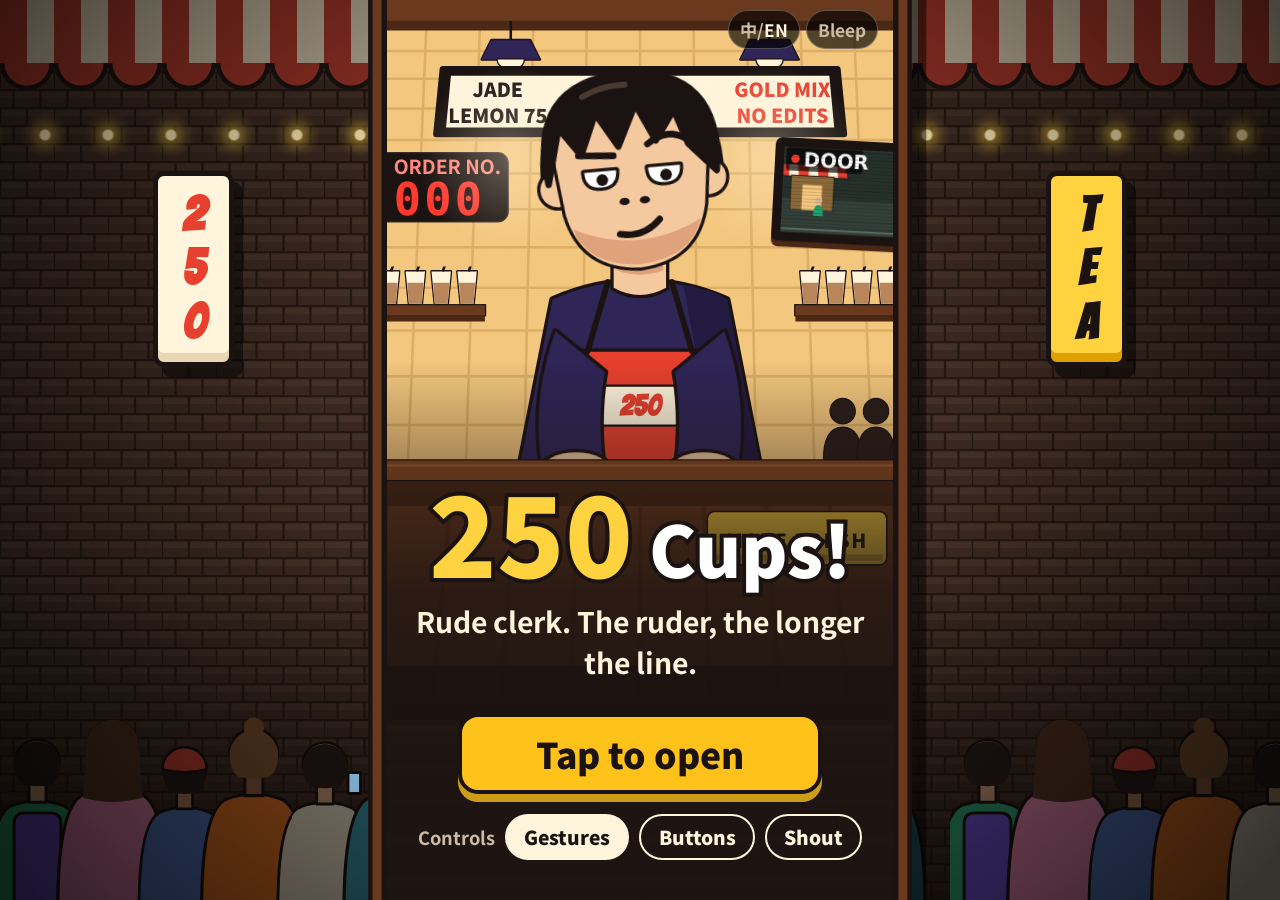
==== commit f06cd93d: "Ship Chinese as Taiwan Traditional at the source; drop the Simplified build Producer: Traditional Ch" ====
--- a/game/index.html
+++ b/game/index.html
@@ -1,18 +1,18 @@
 <!doctype html>
-<html lang="zh-Hans">
+<html lang="zh-Hant-TW">
 <head>
   <meta charset="utf-8">
   <meta name="viewport" content="width=device-width, initial-scale=1, maximum-scale=1, user-scalable=no, viewport-fit=cover">
   <meta name="theme-color" content="#1B1311">
-  <title>来250杯！ 250 Cups!</title>
+  <title>來250杯！ 250 Cups!</title>
   <link rel="preconnect" href="https://fonts.googleapis.com">
   <link rel="preconnect" href="https://fonts.gstatic.com" crossorigin>
-  <link rel="stylesheet" href="https://fonts.googleapis.com/css2?family=Noto+Sans+TC:wght@700;900&family=Noto+Sans+SC:wght@700;900&family=LXGW+WenKai+TC:wght@700&family=Bangers&display=swap">
+  <link rel="stylesheet" href="https://fonts.googleapis.com/css2?family=Noto+Sans+TC:wght@700;900&family=LXGW+WenKai+TC:wght@700&family=Bangers&display=swap">
   <link rel="stylesheet" href="style.css">
 </head>
 <body>
   <div id="app" aria-live="polite"></div>
-  <noscript>需要 JavaScript 才能开店。This game needs JavaScript.</noscript>
+  <noscript>需要 JavaScript 才能開店。This game needs JavaScript.</noscript>
   <script type="module" src="src/main.js"></script>
 </body>
 </html>
--- a/game/style.css
+++ b/game/style.css
@@ -1,4 +1,4 @@
-/* 《来250杯！》 — strict 9:16 portrait stage. Sizes are in cqw (1cqw = 1% stage width) or stage %.
+/* 《來250杯！》 — strict 9:16 portrait stage. Sizes are in cqw (1cqw = 1% stage width) or stage %.
    Art direction and coordinates: docs/first-minute-spec.md §2. No filters, no blur, no emoji:
    every shadow is an offset block of color-mix(in srgb, c 78%, #1B1311). */
 :root {
@@ -33,7 +33,7 @@
   --fury: #FF7A1A;
   --panel: rgb(27 19 17 / .9);
   /* fonts (§2.4) */
-  --font-zh: "Noto Sans TC", "Noto Sans SC", "PingFang TC", "PingFang SC", "Microsoft JhengHei", "Heiti TC", "Noto Sans CJK TC", sans-serif;
+  --font-zh: "Noto Sans TC", "PingFang TC", "Microsoft JhengHei", "Heiti TC", "Noto Sans CJK TC", sans-serif;
   --font-sign: "LXGW WenKai TC", "Kaiti TC", "STKaiti", "BiauKai", "DFKai-SB", var(--font-zh);
   --font-en: "Bangers", "Impact", "Arial Black", sans-serif;
   --font: var(--font-zh);
@@ -60,10 +60,53 @@
 }
 .shaker { position: absolute; inset: 0; }
 
+/* ---------- Off-stage backdrop (screens wider than 5:8 only; phones in portrait keep plain ink bars) ----------
+   The shop front around the 9:16 stage: striped awning, string lights, 二丁掛 facade tiles and the queue
+   continuing out of frame, under a vignette. All static backgrounds (data-URI SVG tiles + gradients), painted
+   once: no filters, no animation, nothing on the stage itself except its wooden door frame. */
+@media (min-aspect-ratio: 5/8) {
+  .app {
+    --sw: min(100vw, 100dvh * 9 / 16, 540px);
+    --bd-tile: url("data:image/svg+xml,%3Csvg xmlns='http://www.w3.org/2000/svg' width='48' height='32'%3E%3Crect width='48' height='32' fill='%233A2820'/%3E %3Cpath fill='%23433026' d='M1 1 H23 V7 H1 Z M25 1 H47 V7 H25 Z M-11 17 H11 V23 H-11 Z M13 17 H35 V23 H13 Z M37 17 H59 V23 H37 Z'/%3E %3Cpath fill='none' stroke='%2324180F' stroke-width='2' d='M0 0 H48 M0 16 H48 M0 32 H48 M24 0 V16 M0 0 V16 M12 16 V32 M36 16 V32'/%3E%3C/svg%3E");
+    --bd-queue: url("data:image/svg+xml,%3Csvg xmlns='http://www.w3.org/2000/svg' width='330' height='150'%3E%3Cg transform='translate(-3.5 32) scale(1.475)' stroke-linejoin='round'%3E%3Cpath fill='%231d6446' stroke='%23120C0A' stroke-width='1.4' d='M-3 84 Q-3 40 8 35.5 Q20 31 32 35.5 Q43 40 43 84 Z'/%3E%3Cpath fill='%237f614b' stroke='%23120C0A' stroke-width='1.4' d='M16 24 H24 V34 H16 Z M9.5 15 a10.5 10.5 0 1 0 21 0 a10.5 10.5 0 1 0 -21 0 Z'/%3E%3Cpath fill='%231b1311' d='M9.3 16 A10.7 10.7 0 1 1 30.7 16 Q30.7 23 27 25.5 Q20 27.5 13 25.5 Q9.3 23 9.3 16 Z'/%3E%3Cpath fill='%2343317d' stroke='%23120C0A' stroke-width='1.4' d='M9 44 Q9 39 14 39 H26 Q31 39 31 44 V82 H9 Z'/%3E%3C/g%3E%3Cg transform='translate(45 18) scale(1.650)' stroke-linejoin='round'%3E%3Cpath fill='%238d5169' stroke='%23120C0A' stroke-width='1.4' d='M-3 84 Q-3 40 8 35.5 Q20 31 32 35.5 Q43 40 43 84 Z'/%3E%3Cpath fill='%23886e59' stroke='%23120C0A' stroke-width='1.4' d='M16 24 H24 V34 H16 Z M9.5 15 a10.5 10.5 0 1 0 21 0 a10.5 10.5 0 1 0 -21 0 Z'/%3E%3Cpath fill='%23382217' d='M9.3 16 A10.7 10.7 0 1 1 30.7 16 Q30.7 23 27 25.5 Q20 27.5 13 25.5 Q9.3 23 9.3 16 Z'/%3E%3Cpath fill='%23382217' d='M9 15 A11 11 0 1 1 31 15 L32.5 37 Q20 40.5 7.5 37 Z'/%3E%3C/g%3E%3Cg transform='translate(100.5 40) scale(1.375)' stroke-linejoin='round'%3E%3Cpath fill='%23354975' stroke='%23120C0A' stroke-width='1.4' d='M-3 84 Q-3 40 8 35.5 Q20 31 32 35.5 Q43 40 43 84 Z'/%3E%3Cpath fill='%23724f3a' stroke='%23120C0A' stroke-width='1.4' d='M16 24 H24 V34 H16 Z M9.5 15 a10.5 10.5 0 1 0 21 0 a10.5 10.5 0 1 0 -21 0 Z'/%3E%3Cpath fill='%231b1311' d='M9.3 16 A10.7 10.7 0 1 1 30.7 16 Q30.7 23 27 25.5 Q20 27.5 13 25.5 Q9.3 23 9.3 16 Z'/%3E%3Cpath fill='%23822a20' stroke='%23120C0A' stroke-width='1.4' d='M8.8 14 A11.2 11.2 0 0 1 31.2 14 Q20 17 8.8 14 Z'/%3E%3C/g%3E%3Cg transform='translate(144.5 24) scale(1.575)' stroke-linejoin='round'%3E%3Cpath fill='%238d4716' stroke='%23120C0A' stroke-width='1.4' d='M-3 84 Q-3 40 8 35.5 Q20 31 32 35.5 Q43 40 43 84 Z'/%3E%3Cpath fill='%235c3d2b' stroke='%23120C0A' stroke-width='1.4' d='M16 24 H24 V34 H16 Z M9.5 15 a10.5 10.5 0 1 0 21 0 a10.5 10.5 0 1 0 -21 0 Z'/%3E%3Cpath fill='%23543620' d='M9.3 16 A10.7 10.7 0 1 1 30.7 16 Q30.7 23 27 25.5 Q20 27.5 13 25.5 Q9.3 23 9.3 16 Z'/%3E%3Ccircle cx='20' cy='4' r='4.5' fill='%23543620'/%3E%3C/g%3E%3Cg transform='translate(197 34) scale(1.450)' stroke-linejoin='round'%3E%3Cpath fill='%238d8477' stroke='%23120C0A' stroke-width='1.4' d='M-3 84 Q-3 40 8 35.5 Q20 31 32 35.5 Q43 40 43 84 Z'/%3E%3Cpath fill='%237f614b' stroke='%23120C0A' stroke-width='1.4' d='M16 24 H24 V34 H16 Z M9.5 15 a10.5 10.5 0 1 0 21 0 a10.5 10.5 0 1 0 -21 0 Z'/%3E%3Cpath fill='%231b1311' d='M9.3 16 A10.7 10.7 0 1 1 30.7 16 Q30.7 23 27 25.5 Q20 27.5 13 25.5 Q9.3 23 9.3 16 Z'/%3E%3Crect x='31' y='19' width='6' height='10' fill='%239ED8FF' stroke='%23120C0A' stroke-width='1.4'/%3E%3C/g%3E%3Cg transform='translate(244 22) scale(1.600)' stroke-linejoin='round'%3E%3Cpath fill='%23255b65' stroke='%23120C0A' stroke-width='1.4' d='M-3 84 Q-3 40 8 35.5 Q20 31 32 35.5 Q43 40 43 84 Z'/%3E%3Cpath fill='%23886e59' stroke='%23120C0A' stroke-width='1.4' d='M16 24 H24 V34 H16 Z M9.5 15 a10.5 10.5 0 1 0 21 0 a10.5 10.5 0 1 0 -21 0 Z'/%3E%3Cpath fill='%23382217' d='M9.3 16 A10.7 10.7 0 1 1 30.7 16 Q30.7 23 27 25.5 Q20 27.5 13 25.5 Q9.3 23 9.3 16 Z'/%3E%3C/g%3E%3C/svg%3E");
+    background:
+      radial-gradient(ellipse 62% 80% at 50% 48%, transparent 40%, rgb(0 0 0 / .62) 100%),
+      radial-gradient(circle at 50% 0, #9A3326 0 58%, var(--ink) 60% 70%, transparent 72%) 0 7vh / 6vh 3vh repeat-x,
+      repeating-linear-gradient(90deg, #9A3326 0 3vh, #BFB29A 3vh 6vh) 0 0 / 100% 7vh no-repeat,
+      linear-gradient(var(--ink), var(--ink)) 0 7vh / 100% .5vh no-repeat,
+      radial-gradient(circle, #FFEBB0 0 .5vh, rgb(255 210 63 / .4) .7vh, rgb(255 210 63 / .1) 1.8vh, transparent 2.6vh) 1.5vh 12vh / 7vh 6vh repeat-x,
+      var(--bd-queue) 0 100% / auto 24vh repeat-x,
+      linear-gradient(transparent 62%, rgb(18 12 10 / .7)),
+      var(--bd-tile) 0 0 / 6vh 4vh,
+      #3A2820;
+  }
+  .stage { box-shadow: 0 0 0 .6vh var(--ink), 0 0 0 1.6vh var(--wood), 0 0 0 2.1vh var(--ink), 1.6vh 1.8vh 0 2.1vh rgb(0 0 0 / .5); }
+}
+/* vertical shop signs in the side gutters (landscape only, where they fit) */
+@media (min-aspect-ratio: 1/1) {
+  .app::before, .app::after { position: absolute; top: 19vh; width: 9vh; padding: 1.4vh 0; box-sizing: border-box; text-align: center; white-space: pre;
+    font: 900 5.4vh/1.1 var(--font-zh); color: var(--gun); background: var(--cream); border: .6vh solid var(--ink); border-radius: 1.2vh;
+    box-shadow: inset 0 -1vh 0 #E9D7B4, 1vh 1.2vh 0 rgb(0 0 0 / .5); pointer-events: none; }
+  .app::before { content: '2\A 5\A 0\A 杯'; left: calc((100vw - var(--sw)) / 4 - 4.5vh); }
+  .app::after { content: '珍\A 珠\A 奶\A 茶'; right: calc((100vw - var(--sw)) / 4 - 4.5vh); color: var(--ink); background: var(--lemon); box-shadow: inset 0 -1vh 0 var(--take-deep), 1vh 1.2vh 0 rgb(0 0 0 / .5); }
+  .app:lang(en)::before { content: '2\A 5\A 0'; font-family: var(--font-en); }
+  .app:lang(en)::after { content: 'T\A E\A A'; font-family: var(--font-en); }
+}
+
+/* A13: the camera sets --cam-ms / --cam-ease inline on .cam at every move. As ordinary (inherited) custom
+   properties they changed the computed style of every node in the scene (a full style recalc per move);
+   registered as non-inherited, only .cam itself restyles. */
+@property --cam-ms { syntax: '<time>'; inherits: false; initial-value: 0ms; }
+@property --cam-ease { syntax: '*'; inherits: false; }
+
 /* ---------- Camera layer (§2.11): .cam > .shop .monitor .clerk .counter .cust-wrap .sign ---------- */
 .cam { position: absolute; inset: 0; z-index: 1; transform-origin: 0 0; will-change: transform;
   transition: transform var(--cam-ms, 0ms) var(--cam-ease, cubic-bezier(.2, .8, .2, 1)); }
 .cam.snap { transition: none; }
+
+/* A13: SVG text keeps one glyph scale: without this every camera zoom re-laid out each <text> in the scene, and
+   every 花字 entry / wobble frame re-laid out its caption text */
+.cam svg text, .hz text { text-rendering: geometricPrecision; }
 
 /* Shop background (SHOP_SVG) */
 .shop { position: absolute; inset: 0; z-index: 1; pointer-events: none; }
@@ -112,11 +155,16 @@
 .counter { position: absolute; inset: 0; z-index: 4; pointer-events: none; }
 .plaque-text { font: 900 16px var(--font-zh); fill: var(--ink); text-anchor: middle; letter-spacing: 6px; }
 .counter.latin .plaque-text { font-size: 12px; letter-spacing: 1px; }
-.counter .q-p1, .counter .q-p2, .counter .q-p3, .counter .q-cap { display: none; }
+.counter :is(.q-p1, .q-p2, .q-p3, .q-c1, .q-c2, .q-c3, .q-cap) { display: none; }
 .counter[data-q="1"] .q-p1,
 .counter[data-q="2"] :is(.q-p1, .q-p2),
 .counter[data-q="3"] :is(.q-p1, .q-p2, .q-p3),
+.counter[data-crowd="1"] .q-c1,
+.counter[data-crowd="2"] :is(.q-c1, .q-c2),
+.counter[data-crowd="3"] :is(.q-c1, .q-c2, .q-c3),
 .counter.cap .q-cap { display: inline; }
+/* a new person steps into line (plays whenever a figure is shown; individual translate keeps the SVG transform) */
+.counter :is(.q-in, .q-crowd) > g { animation: qIn .26s cubic-bezier(.3, 1.5, .5, 1); }
 .q-num { font: 900 13px var(--font-zh); fill: var(--lemon); text-anchor: middle; }
 .counter.slam { animation: slam .28s ease-out; }
 
@@ -195,7 +243,7 @@
 .cust-wrap.drift .pupils { animation: eyeDrift 600ms ease-in-out infinite; }
 .cust-wrap.proud .h-all { transform: rotate(-16deg); }
 .cust-wrap.gone { visibility: hidden; }
-/* 调你妈: the half head ducks a third of the way down behind the counter, with a little shudder */
+/* 調你媽: the half head ducks a third of the way down behind the counter, with a little shudder */
 .cust-wrap.cower .cust { transform: translateY(34%); transition: transform 140ms cubic-bezier(.3, 1.4, .5, 1); animation: cowerShake 90ms linear 3; }
 @keyframes cowerShake { 50% { translate: .8cqw 0; } }
 .cust-wrap.wobble .cust { transform-origin: 50% 90%; animation: custWobble 450ms ease-in-out; }
@@ -223,7 +271,7 @@
 .sign[lang=en] .sign-text:not(.is-num) { font-family: system-ui, -apple-system, "Segoe UI", sans-serif; font-weight: 800; }
 .sign[lang=en] .sign-num { font-family: var(--font-en); font-weight: 400; }
 
-/* 滚: torn paper slip, red frame, tape */
+/* 滾: torn paper slip, red frame, tape */
 .sign-gun { --rot: -6deg; --kc: var(--gun); }
 .sign-gun .sign-face { width: 34cqw; height: 22cqw; background: var(--cream); border: 1cqw solid var(--gun); border-bottom: 0;
   clip-path: polygon(-20% -40%, 120% -40%, 120% 86%, 100% 86%, 95.8% 100%, 91.7% 86%, 87.5% 100%, 83.3% 86%, 79.2% 100%, 75% 86%,
@@ -235,7 +283,7 @@
 .sign-tape.t1 { left: 4cqw; rotate: -18deg; }
 .sign-tape.t2 { right: -2.6cqw; rotate: 24deg; }
 
-/* 闭嘴: speech-box sign, purple frame, tail bottom-right */
+/* 閉嘴: speech-box sign, purple frame, tail bottom-right */
 .sign-shut { --rot: -2deg; --kc: var(--shut); }
 .sign-shut .sign-face { width: 52cqw; min-height: 14cqw; padding: 2.6cqw 3cqw 3cqw; background: #EEE9FF; border: 1cqw solid var(--shut); border-radius: 3cqw; }
 .sign-shut .sign-face::after { content: ''; position: absolute; right: 6cqw; bottom: -3.3cqw; width: 5cqw; height: 5cqw; background: #EEE9FF;
@@ -282,6 +330,10 @@
 .sign-shut .sign-timer { bottom: 1.4cqw; }
 .sign-take .sign-timer { background: var(--cream); }
 .sign-timer.blink { animation: blink 150ms steps(2) infinite; }
+/* gameplay v2: speed multiplier tag on the sign corner (×2 while talking, ×1.5 / ×1.2 as the timer shrinks) */
+.sign-mult { position: absolute; right: -3cqw; top: -3.4cqw; z-index: 3; padding: .4cqw 1.4cqw; border-radius: 1.4cqw;
+  font: 900 4.4cqw/1 var(--font-en); color: #FFD84A; background: var(--ink); box-shadow: 0 0 0 .4cqw #FFD84A; rotate: 8deg; pointer-events: none; }
+.sign-mult.pop { animation: bump .2s ease-out; }
 
 /* flips, hints, exits */
 .sign.flip-in .sign-card { animation: flipIn 200ms ease-out both; }
@@ -317,7 +369,9 @@
 .hud { position: absolute; left: 0; right: 0; top: 0; z-index: 30; padding: 1.4cqw 3cqw 0; pointer-events: none; }
 .hud button { pointer-events: auto; }
 .hud-row { display: flex; align-items: center; gap: 2cqw; min-height: 8.4cqw; }
-.hud-queue { display: flex; align-items: baseline; gap: 1.5cqw; flex: 1; min-width: 0; }
+/* queue counter on the same dark pill as the toggles (it sat bare on the wall and the label vanished on cream) */
+.hud-queue { display: flex; align-items: baseline; gap: 1.5cqw; flex: 0 1 auto; min-width: 0; margin-right: auto;
+  padding: .2cqw 3cqw .6cqw 2.6cqw; border-radius: 99px; border: .3cqw solid #fff4; background: #000a; }
 .hud-label { font: 700 3.4cqw var(--font-zh); color: var(--text-dim); white-space: nowrap; }
 .hud-qnum { font: 900 7.4cqw/1 var(--font-zh); color: var(--lemon); text-shadow: 0 .6cqw 0 #6E5418; font-variant-numeric: tabular-nums; white-space: nowrap; overflow: hidden; text-overflow: ellipsis; }
 .hud-qnum.bump { animation: bump 200ms ease-out; }
@@ -344,6 +398,10 @@
 .bar-fury .bar-fill { background: var(--fury); }
 .bar.low .bar-fill { background: #ff4b4b; animation: pulse .4s infinite alternate; }
 .bar.hot .bar-track { border-color: var(--fury); animation: pulse .3s infinite alternate; }
+/* gameplay v2: a full fury bar waits for the player's next press: the bar glows, the keys pulse, the clerk shakes */
+.stage[data-fury=full] .bar-fury .bar-track { border-color: #FFD84A; box-shadow: 0 0 1.6cqw .4cqw var(--fury); animation: pulse .18s infinite alternate; }
+.stage[data-fury=full] .btn { animation: glowKey 220ms ease-in-out infinite alternate; box-shadow: 0 1.6cqw 0 color-mix(in srgb, var(--c) 78%, #1B1311), 0 0 0 1cqw color-mix(in srgb, var(--fury) 60%, transparent); }
+.stage[data-fury=full] .clerk { animation: furyShiver 90ms linear infinite; }
 .bar.enter { animation: barIn 300ms ease-out; }
 .hud-combo { position: absolute; right: 3cqw; top: 46cqw; display: flex; align-items: baseline; gap: 1cqw; opacity: 0; visibility: hidden; transform: scale(.6); transition: opacity .15s, transform .15s, visibility 0s .15s; pointer-events: none; }
 .hud-combo.show { opacity: 1; visibility: visible; transform: scale(1); transition: opacity .15s, transform .15s; }
@@ -402,7 +460,7 @@
 .key-lock svg { display: block; width: 100%; height: 100%; }
 .btn-shut[data-covered] .key-lock { display: block; }
 .btn-shut[data-covered] .key-icon { display: none; }
-/* input locked (opening beats, the 调你妈 climax): the keys visibly rest (review A3) */
+/* input locked (opening beats, the 調你媽 climax): the keys visibly rest (review A3) */
 .stage[data-locked="1"] .pad .btn:not([data-glow]) { opacity: .55; }
 .btn-shut.uncover { animation: uncover 200ms ease-out; transform-origin: 50% 100%; }
 .ring { position: absolute; inset: -1.2cqw; border-radius: 5cqw; pointer-events: none; opacity: 0; background: conic-gradient(var(--rc, #fff) calc(var(--charge) * 360deg), #fff1 0);
@@ -425,7 +483,7 @@
 
 /* ---------- Effects ---------- */
 .flash { position: absolute; inset: 0; z-index: 45; background: #fff; opacity: 0; pointer-events: none; }
-/* manga focus lines (调你妈): thin ink wedges around the clerk's mouth, under the 花字 layer */
+/* manga focus lines (調你媽): thin ink wedges around the clerk's mouth, under the 花字 layer */
 .speedlines { position: absolute; inset: -20%; z-index: 19; pointer-events: none; opacity: 0;
   background: repeating-conic-gradient(from 0deg at 50% 33%, #1B1311 0deg 2.6deg, transparent 2.6deg 6.5deg);
   -webkit-mask: radial-gradient(circle at 50% 33%, transparent 0 16%, #000 30%); mask: radial-gradient(circle at 50% 33%, transparent 0 16%, #000 30%); }
@@ -458,7 +516,7 @@
 .ticket-hole { position: absolute; top: 1cqw; left: 50%; width: 2.4cqw; height: 2.4cqw; margin-left: -1.2cqw; border-radius: 50%; background: var(--ink); }
 .ticket-no { font-size: 6.4cqw; line-height: 1; }
 .ticket-cups { font-size: 5cqw; line-height: 1.1; }
-.ticket-when { font-size: 3.6cqw; line-height: 1.1; white-space: nowrap; }
+.ticket-when { font-size: 3.6cqw; line-height: 1.1; text-align: center; } /* wraps: "Pick up in 2 months" was cut by the ticket edge */
 .ticket.glow { box-shadow: 0 1.2cqw 0 #C9A21E, 0 0 0 1.4cqw #FFE14D88; }
 
 /* Tints */
@@ -495,12 +553,16 @@
   box-shadow: 0 2cqw 0 #000; animation: pop .3s ease-out; position: relative; }
 .card-title { margin: 2cqw 0; font: 900 13cqw/1.05 var(--font-zh); color: var(--lemon); text-shadow: 0 1.2cqw 0 #7a2c00; }
 .report { padding: 5cqw 4cqw; }
-.report .card-title { margin-top: 4cqw; font-size: 8.5cqw; }
+.report .card-title { margin-top: 4cqw; font-size: 8.5cqw; text-shadow: 0 .7cqw 0 var(--ink); } /* a deep offset shadow turned 日 into 目 */
 .report .card-sub { margin-bottom: 2cqw; }
 .card-sub { margin: 0 0 4cqw; font-size: 4cqw; color: var(--text-dim); line-height: 1.5; }
 .card-hint { margin: 4cqw 0; font-size: 3.4cqw; color: var(--text-dim); }
 .report-stamp { position: absolute; right: 4cqw; top: 3cqw; rotate: 14deg; border: .8cqw solid var(--gun); color: var(--gun); font: 900 5cqw var(--font-zh); padding: .6cqw 2cqw; border-radius: 2cqw; }
-.report-grid { display: grid; grid-template-columns: repeat(3, 1fr); gap: 2cqw; margin: 3cqw 0; }
+.report-grid { display: grid; grid-template-columns: repeat(6, 1fr); gap: 2cqw; margin: 3cqw 0; }
+.report-grid > .stat { grid-column: span 2; }
+/* a last row of two (5 stats) or one (4 stats) fills the width instead of leaving a hole */
+.report-grid > .stat:nth-child(3n+1):nth-last-child(2), .report-grid > .stat:nth-child(3n+2):last-child { grid-column: span 3; }
+.report-grid > .stat:nth-child(3n+1):last-child { grid-column: 1 / -1; }
 .stat { background: #fff1; border-radius: 3cqw; padding: 1.8cqw 1cqw; min-width: 0; }
 .stat-val { font: 900 5.6cqw var(--font-zh); font-variant-numeric: tabular-nums; white-space: nowrap; overflow: hidden; text-overflow: ellipsis; }
 .stat-label { font-size: 3.4cqw; color: var(--text-dim); }
@@ -515,7 +577,7 @@
   background: var(--take); box-shadow: 0 1.6cqw 0 color-mix(in srgb, var(--take) 78%, #1B1311); cursor: pointer; animation: breathe .9s ease-in-out infinite alternate; }
 .big-btn:active { transform: translateY(1cqw); box-shadow: 0 .6cqw 0 color-mix(in srgb, var(--take) 78%, #1B1311); }
 .start-screen { position: absolute; inset: 0; z-index: 50; display: flex; flex-direction: column; align-items: center; justify-content: flex-end;
-  padding: 0 0 8cqw; background: linear-gradient(transparent 40%, #000c 75%); cursor: pointer; }
+  padding: 0 0 8cqw; background: linear-gradient(transparent 40%, rgb(27 19 17 / .8) 66%, rgb(27 19 17 / .97) 84%); cursor: pointer; } /* keys no longer peek around the button */
 .start-title { margin: 0; font: 900 14cqw/1 var(--font-zh); color: #fff; -webkit-text-stroke: 1.6cqw var(--ink); }
 .start-title .num { font-size: 22cqw; color: var(--lemon); }
 .start-tag { margin: 3cqw 0 6cqw; padding: 0 max(16px, 4cqw); text-align: center; font: 700 5.6cqw var(--font-zh); color: var(--cream); animation: fadeIn .6s .6s both; }
@@ -539,8 +601,9 @@
 .day-card .dc-inner { width: 88cqw; padding: 5cqw; background: var(--ink); border: .8cqw solid var(--lemon); border-radius: 4cqw; box-shadow: 0 2cqw 0 #000; animation: pop .3s ease-out; }
 .dc-title { margin: 0 0 4cqw; font: 900 7cqw/1.2 var(--font-zh); color: var(--cream); text-align: center; }
 .dc-title b { color: var(--lemon); }
-.dc-row { display: flex; align-items: center; gap: 3cqw; margin: 3cqw 0; font: 700 5.6cqw var(--font-zh); color: var(--cream); }
-.dc-row .sign.mini { flex: 0 0 auto; max-width: 30cqw; }
+/* fixed sign column so the three descriptions line up whatever the mini-sign width */
+.dc-row { display: grid; grid-template-columns: 20cqw minmax(0, 1fr) auto; align-items: center; gap: 2.4cqw; margin: 3cqw 0; font: 700 5.6cqw var(--font-zh); color: var(--cream); }
+.dc-row .sign.mini { justify-self: center; max-width: 23cqw; }
 .dc-row .sign.mini .sign-line { font-size: 4.6cqw; }
 .dc-text { flex: 1 1 auto; min-width: 0; line-height: 1.2; }
 .dc-row .dc-key { flex: 0 0 auto; margin-left: auto; font-weight: 900; white-space: nowrap; color: var(--kc, var(--cream)); }
@@ -554,7 +617,13 @@
 .recap-col:nth-child(3) { animation-delay: .24s; }
 .recap-arrow { width: 0; height: 0; border: 2.4cqw solid transparent; border-top: 3cqw solid var(--cream); border-bottom: 0; }
 
+/* A13: fixed-size layers whose content changes often (caption, subtitle, customer, fx, keys) are relayout
+   boundaries, so a new caption or subtitle line lays out only its own layer instead of the whole document.
+   No paint containment: content may still overflow (flying customer, captions near the edges). */
+.cust-wrap, .subs, .fx-layer, .hz-layer, .pad { contain: size layout style; }
+
 /* ---------- Keyframes ---------- */
+@keyframes qIn { from { translate: 0 24px; } }
 @keyframes bump { 0% { transform: scale(1); } 40% { transform: scale(1.35); } 100% { transform: scale(1); } }
 @keyframes pulse { to { opacity: .55; } }
 @keyframes spin { to { transform: rotate(360deg); } }
@@ -617,6 +686,7 @@
 @keyframes par3 { 50%, 100% { transform: scale(.55); } }
 /* misc fx */
 @keyframes counterTap { 50% { transform: translateY(5px); } }
+@keyframes furyShiver { 0%, 100% { translate: 0 0; } 25% { translate: -.4cqw .2cqw; } 75% { translate: .4cqw -.2cqw; } }
 @keyframes custWobble { 0%, 100% { transform: none; } 25% { transform: rotate(-6deg); } 50% { transform: rotate(5deg); } 75% { transform: rotate(-3deg); } }
 @keyframes dashFlow { to { stroke-dashoffset: -3.5cqw; } }
 @keyframes fingerTap { 0%, 100% { transform: translate(0, 0); } 50% { transform: translate(1.6cqw, 1.6cqw) scale(.94); } }
@@ -641,3 +711,233 @@
 .stage:has(> .overlay:not(.hidden)) .hud { z-index: 60; background: none; }
 .stage:has(> .overlay:not(.hidden)) .hud > :not(.hud-row),
 .stage:has(> .overlay:not(.hidden)) .hud-row > :not(.hud-toggles) { visibility: hidden; }
+
+/* ---------- Gameplay v2 stage 2: preview, fast mouth, meter, group box, mini events, shutter, day card, stars ---------- */
+/* the next customers' mini signs, at the right end of the counter */
+.preview { position: absolute; right: 2.5%; top: 63.5%; z-index: 7; display: flex; align-items: center; gap: 1.6cqw; pointer-events: none;
+  padding: 1cqw 1.6cqw; border-radius: 3cqw; background: rgb(27 19 17 / .55); opacity: 0; transition: opacity .2s; }
+.preview.show { opacity: 1; }
+.preview-label { font: 900 3.4cqw var(--font-zh); color: var(--text-dim); writing-mode: vertical-rl; letter-spacing: .3cqw; }
+.preview { max-width: 66cqw; }
+.preview .sign.mini { zoom: .72; flex: 0 1 auto; min-width: 0; }
+.preview .preview-sign[style*="--i: 1"], .preview .preview-sign[style*="--i:1"] { opacity: .8; zoom: .6; }
+.preview .sign.mini .sign-face { min-width: 10cqw; max-width: 44cqw; }
+.stage.grouping .preview, .stage.eventing .preview { opacity: 0; }
+/* fast mouth badge (under the bars) */
+.hud-quick { position: absolute; left: 3cqw; top: 17.5cqw; display: flex; align-items: baseline; gap: 1cqw; padding: .3cqw 2.2cqw; border-radius: 99px;
+  background: var(--fury); color: var(--ink); font: 900 3.8cqw var(--font-zh); box-shadow: 0 .6cqw 0 #8A3A00; opacity: 0; visibility: hidden; transform: scale(.6);
+  transition: opacity .15s, transform .15s, visibility 0s .15s; }
+.hud-quick.show { opacity: 1; visibility: visible; transform: scale(1); transition: opacity .15s, transform .15s; }
+.hud-quick.pulse { animation: bump .22s ease-out; }
+.quick-num { font-size: 4.4cqw; font-style: italic; }
+/* day 4 ticket meter (a lemon ticket above the counter, left of the clerk) */
+.meter { position: absolute; left: 3%; top: 45%; z-index: 7; min-width: 30cqw; padding: 1.2cqw 2.4cqw 1.6cqw; border-radius: 2cqw; pointer-events: none;
+  background: var(--lemon); color: var(--ink); border: .6cqw solid var(--ink); box-shadow: 0 .8cqw 0 #6E5418; rotate: -4deg; font-family: var(--font-zh); }
+.meter[hidden] { display: none; }
+.meter-label { font: 900 3.4cqw var(--font-zh); margin-right: 1cqw; }
+.meter-num { font: 900 7cqw/1 var(--font-zh); font-variant-numeric: tabular-nums; }
+.meter-of { font: 700 3.4cqw var(--font-zh); margin-left: .6cqw; }
+.meter-bar { display: block; height: 1.4cqw; margin-top: .8cqw; border-radius: 99px; background: #0003; overflow: hidden; }
+.meter-bar > i { display: block; height: 100%; background: var(--gun); transition: width .2s; }
+.meter[data-near="1"] { box-shadow: 0 .8cqw 0 #6E5418, 0 0 0 .8cqw color-mix(in srgb, var(--gun) 45%, transparent); }
+.meter.hit { animation: meterHit .6s cubic-bezier(.3, 1.6, .5, 1); }
+.meter.over { animation: meterOver .45s ease-in-out; }
+@keyframes meterHit { 0% { scale: 1; } 30% { scale: 1.5; background: #fff; } 100% { scale: 1; } }
+@keyframes meterOver { 0%, 100% { translate: 0; } 25% { translate: -2cqw; } 75% { translate: 2cqw; } }
+/* group box: the other heads stand beside the first one */
+.group-row { position: absolute; left: 44%; top: 62%; width: 54cqw; height: 18cqw; z-index: 6; pointer-events: none; }
+.group-head { position: absolute; left: calc(var(--i) * 13cqw); top: calc(var(--i) * .8cqw); width: 24cqw; height: 15.6cqw; animation: custPop .18s cubic-bezier(.2, 1.5, .5, 1); }
+.group-head .cust-clip { width: 100%; height: 100%; overflow: hidden; }
+.group-head .cust-clip svg { width: 100%; height: auto; display: block; }
+.group-head .group-mini { position: absolute; left: 50%; top: -6cqw; translate: -50% 0; scale: .6; }
+.group-head.out { animation: groupOut .5s cubic-bezier(.3, 0, .8, .4) var(--d, 0ms) forwards; }
+.group-head.out[data-face=shut] { animation-name: groupSink; }
+.group-head.out[data-face=take] { animation-name: groupSlide; }
+@keyframes groupOut { to { transform: translate(-30cqw, -40cqw) rotate(-540deg); opacity: 0; } }
+@keyframes groupSink { to { transform: translateY(60%) scaleY(.4); opacity: 0; } }
+@keyframes groupSlide { to { transform: translateX(60cqw) rotate(12deg); opacity: 0; } }
+/* mini-event panel */
+.event-panel { position: absolute; left: 50%; top: 27%; translate: -50% 0; z-index: 35; min-width: 60cqw; max-width: 86cqw; padding: 2.4cqw 4cqw 3cqw; text-align: center;
+  border-radius: 4cqw; background: var(--panel); border: .8cqw solid var(--lemon); box-shadow: 0 1.2cqw 0 #0008; pointer-events: none; }
+.event-panel[hidden] { display: none; }
+.event-panel.in { animation: pop .2s cubic-bezier(.3, 1.5, .5, 1); }
+.event-panel[data-type=phone] { border-color: var(--shut); }
+.event-panel[data-type=shutter] { border-color: var(--gun); top: 34%; }
+.ev-title { font: 900 5cqw var(--font-zh); color: var(--cream); }
+.ev-big { font: 900 13cqw/1.1 var(--font-zh); color: var(--lemon); font-variant-numeric: tabular-nums; text-shadow: 0 .8cqw 0 #6E5418; }
+.ev-big.pop { animation: bump .18s ease-out; }
+.event-panel[data-type=calculator] .ev-big { font-family: "Courier New", monospace; background: #B9D3A0; color: #1E2A14; text-shadow: none; border-radius: 1.6cqw; margin: 1cqw 4cqw; letter-spacing: .6cqw; }
+.ev-hint { font: 700 4cqw var(--font-zh); color: var(--text-dim); }
+/* the last 5 s: the iron shutter rolls down */
+.shutter-fx { position: absolute; left: 0; right: 0; top: 0; height: 74%; z-index: 21; pointer-events: none; transform-origin: 50% 0; scale: 1 0;
+  background: repeating-linear-gradient(#5E6266 0 2.2cqw, #3E4246 2.2cqw 2.6cqw); border-bottom: 1.6cqw solid var(--ink); }
+.shutter-fx[hidden] { display: none; }
+.shutter-fx.down { animation: shutterDown var(--ms, 5000ms) linear forwards; }
+@keyframes shutterDown { from { scale: 1 .05; } to { scale: 1 .62; } }
+/* day card banner at round start */
+.day-banner { position: absolute; left: 50%; top: 17%; translate: -50% 0; z-index: 34; width: max-content; max-width: 90cqw; padding: 1.8cqw 4cqw; text-align: center; pointer-events: none;
+  border-radius: 3cqw; background: rgb(27 19 17 / .88); border: .6cqw solid var(--lemon); }
+.day-banner[hidden] { display: none; }
+.day-banner.in { animation: pop .25s cubic-bezier(.3, 1.5, .5, 1); }
+.db-title { font: 900 5.6cqw var(--font-zh); color: var(--lemon); }
+.db-rule { font: 700 4cqw var(--font-zh); color: var(--cream); margin-top: .6cqw; }
+/* start card day lines */
+.start-day { margin: 2cqw auto 0; max-width: 84cqw; padding: 2cqw 3cqw; border-radius: 3cqw; background: rgb(27 19 17 / .78); text-align: center; }
+.sd-title { font: 900 5.4cqw var(--font-zh); color: var(--lemon); }
+.sd-rule { font: 700 4.2cqw var(--font-zh); color: var(--cream); margin-top: .8cqw; }
+.sd-riddle { font: 700 3.8cqw var(--font-sign); color: #CFE8C8; margin-top: 1cqw; padding: .8cqw 2cqw; border-radius: 1.4cqw; background: #1F3A2C; display: inline-block; }
+.sd-best { margin-top: 1cqw; font: 700 3.6cqw var(--font-zh); color: var(--text-dim); display: flex; gap: 2cqw; justify-content: center; align-items: center; }
+.sd-stars i { font-style: normal; color: #fff3; margin: 0 .3cqw; }
+.sd-stars i.on { color: var(--lemon); }
+/* summary: rating, stars, record */
+.report-rate { display: flex; align-items: center; justify-content: center; gap: 3cqw; margin: 1cqw 0 2cqw; }
+.rate-badge { width: 15cqw; height: 15cqw; display: grid; place-items: center; border-radius: 50%; font: 900 9cqw/1 var(--font-zh); color: var(--ink);
+  background: var(--cream); border: .8cqw solid var(--ink); box-shadow: 0 .8cqw 0 #0008; animation: pop .3s cubic-bezier(.3, 1.6, .5, 1); }
+.rate-badge[data-rating=S] { background: var(--gun); color: #fff; }
+.rate-badge[data-rating=A] { background: var(--shut); color: #fff; }
+.rate-badge.gold { background: linear-gradient(#FFF6C2, #FFD23F 45%, #F29A00); font-size: 6.4cqw; }
+.rate-label { font: 700 3.6cqw var(--font-zh); color: var(--text-dim); }
+.report-record { font: 900 5cqw var(--font-zh); color: var(--gun); rotate: -6deg; animation: bump .4s ease-out .3s backwards; }
+.report-stars { list-style: none; margin: 0 0 1.6cqw; padding: 0; text-align: left; display: grid; gap: .8cqw; }
+.report-stars li { font: 700 3.8cqw var(--font-zh); color: #fff6; padding: .6cqw 2cqw; border-radius: 1.6cqw; background: #fff1; }
+.report-stars li.on { color: var(--lemon); background: rgb(255 210 63 / .14); animation: pop .3s ease-out backwards; }
+.report-hint { margin: 0 0 1cqw; font: 700 3.6cqw var(--font-sign); color: #CFE8C8; }
+.report-best, .report-tomorrow { margin: 0 0 1.4cqw; font: 700 3.4cqw var(--font-zh); color: var(--text-dim); }
+.report .report-grid { margin: 1.6cqw 0; }
+.report.has-stars .card-title { font-size: 7cqw; margin-right: 12cqw; }
+
+/* ---------- Gesture mode (docs/gameplay-v2.md 9): 甩 = 滾, 連拍 = 閉嘴, 按住蓋章 = 收 ---------- */
+/* the gesture surface covers the stage (the HUD toggles, cards, skip and overlays sit above it) */
+.gsurf { position: absolute; inset: 0; z-index: 23; display: none; touch-action: none; -webkit-user-select: none; user-select: none; -webkit-touch-callout: none; }
+.stage[data-input=gesture] .gsurf { display: block; }
+.g-trail { position: absolute; inset: 0; width: 100%; height: 100%; pointer-events: none; overflow: visible; }
+.g-trail-path { fill: none; stroke: #FFF6C2; stroke-width: 2.6cqw; stroke-linecap: round; stroke-linejoin: round; opacity: .85; }
+.g-trail-path.fade { opacity: 0; transition: opacity .2s; }
+/* the pad becomes a counter top (wood), the three buttons leave; tiny chips show the gestures on day 1 */
+.stage[data-input=gesture] .pad { background: repeating-linear-gradient(180deg, var(--wood-lip) 0 1.2cqw, var(--wood) 1.2cqw 7cqw, var(--wood-line) 7cqw 7.4cqw);
+  border-top: 1cqw solid var(--wood-sh); }
+.stage[data-input=gesture] .pad .btn { display: none; }
+.gchips { display: none; }
+.stage[data-input=gesture] .gchips { display: flex; flex-wrap: nowrap; justify-content: center; gap: 1.6cqw; width: 100%; visibility: hidden; }
+.stage[data-input=gesture][data-ghints="1"] .gchips, .stage[data-input=gesture] .gchips:has([data-glow]) { visibility: visible; }
+.gchip { --c: var(--gun); display: flex; flex: 0 1 auto; min-width: 0; align-items: center; gap: .8cqw; padding: .6cqw 1.8cqw .6cqw .6cqw; border-radius: 99px;
+  background: rgb(27 19 17 / .78); border: .5cqw solid var(--c); transition: opacity .12s; }
+.gchip-shut { --c: var(--shut); }
+.gchip-take { --c: var(--take); }
+.gchip-icon, .gchip-icon svg { display: block; flex: 0 0 auto; width: 7.4cqw; height: 7.4cqw; }
+.gchip-label { font: 900 3.4cqw var(--font-zh); color: var(--cream); white-space: nowrap; }
+.gchip-label:lang(en), .pad:lang(en) .gchip-label { font-family: var(--font-en); font-weight: 400; letter-spacing: .02em; font-size: 3.4cqw; }
+.gchip[data-dim] { opacity: .35; }
+.gchip[data-glow] { animation: glowKey 600ms ease-in-out infinite alternate; box-shadow: 0 0 0 .9cqw color-mix(in srgb, var(--c) 55%, transparent); }
+.gchip.breath { animation: glowKey 300ms ease-in-out 4 alternate; }
+.gchip.hint-flash { animation: keyFlash 400ms steps(1) 1; }
+.gchip[data-covered] { opacity: .3; }
+/* the finger demonstrates the move on the customer */
+.stage[data-input=gesture] .finger[data-g=gun] { animation: gFling 900ms ease-in infinite; }
+.stage[data-input=gesture] .finger[data-g=shut] { animation: gTaps 720ms ease-in-out infinite; }
+.stage[data-input=gesture] .finger[data-g=take] { animation: gHold 1300ms ease-in-out infinite; }
+@keyframes gFling { 0% { translate: 0 0; opacity: 0; } 15% { opacity: 1; } 65% { translate: 26cqw -16cqw; opacity: 1; } 100% { translate: 32cqw -20cqw; opacity: 0; } }
+@keyframes gTaps { 0%, 33%, 66%, 100% { scale: 1; translate: 0 0; } 16%, 49%, 82% { scale: .84; translate: 0 1cqw; } }
+@keyframes gHold { 0%, 100% { scale: 1; } 18%, 82% { scale: .8; translate: 0 1.4cqw; } }
+/* a rough hold: the stamp hangs over the head and grows with the charge */
+.g-stamp { position: absolute; left: 29%; top: 41%; z-index: 9; width: 22cqw; translate: -50% -50%; scale: .72; pointer-events: none; transition: scale .12s cubic-bezier(.3, 1.6, .5, 1); }
+.g-stamp[hidden] { display: none; }
+.g-stamp-handle { width: 9cqw; height: 8cqw; margin: 0 auto; border-radius: 50% 50% 1.4cqw 1.4cqw; background: var(--take); border: .7cqw solid var(--ink); }
+.g-stamp-face { margin-top: -.6cqw; height: 11cqw; border-radius: 2cqw; background: var(--gun); border: .7cqw solid var(--ink); box-shadow: 0 1cqw 0 rgb(0 0 0 / .4);
+  color: #fff; font: 900 7cqw/9.6cqw var(--font-zh); text-align: center; white-space: nowrap; overflow: hidden; }
+.g-stamp-face:lang(en), .stage[data-lang=en] .g-stamp-face { font: 400 6cqw/9.6cqw var(--font-en); }
+.g-stamp[data-level="1"] { scale: .92; }
+.g-stamp[data-level="2"] { scale: 1.14; }
+.g-stamp[data-level="2"] .g-stamp-face { box-shadow: 0 1cqw 0 rgb(0 0 0 / .4), 0 0 0 1.2cqw rgb(255 210 63 / .6); animation: jitter .08s infinite; }
+.g-stamp.in { animation: pop .14s ease-out; }
+.g-stamp.slam { animation: gSlam .22s cubic-bezier(.6, 0, .9, .4) forwards; }
+@keyframes gSlam { 60% { top: 64%; scale: 1.1 .8; } 100% { top: 63%; scale: 1 .9; opacity: 0; } }
+/* "啪" pops: a cartoon caption where the hand lands (no marks on anyone) */
+.g-pa { position: absolute; z-index: 12; translate: -50% -50%; rotate: var(--rot, -8deg); pointer-events: none; white-space: nowrap;
+  font: 900 9cqw/1 var(--font-zh); color: var(--lemon); -webkit-text-stroke: .9cqw var(--ink); paint-order: stroke fill; animation: gPa .5s ease-out forwards; }
+.g-pa[data-n="2"] { font-size: 11cqw; }
+.g-pa[data-n="3"], .g-pa[data-n="4"], .g-pa[data-n="5"] { font-size: 13cqw; color: #fff; }
+.g-pa-stamp { font-size: 8cqw; color: var(--lemon); rotate: -6deg; animation: gPa .9s ease-out forwards; }
+.g-pa:lang(en), .stage[data-lang=en] .g-pa { font-family: var(--font-en); font-weight: 400; }
+@keyframes gPa { 0% { scale: .4; opacity: 0; } 18% { scale: 1.25; opacity: 1; } 60% { scale: 1; opacity: 1; } 100% { scale: 1.05; opacity: 0; translate: -50% -90%; } }
+.g-hint { position: absolute; left: 30%; top: 50%; z-index: 12; translate: -50% 0; padding: 1cqw 2.6cqw; border-radius: 2cqw; pointer-events: none; white-space: nowrap;
+  background: var(--ink); color: var(--cream); border: .5cqw solid var(--gun); font: 900 4.4cqw/1.2 var(--font-zh); animation: pop .16s ease-out, fadeIn .2s .85s reverse both; }
+.g-hint[data-key=shut] { border-color: var(--shut); }
+.g-hint[data-key=take] { border-color: var(--take); }
+/* the queue at the right edge (bowling pins for a fling that way) */
+.g-pins { position: absolute; right: 0; top: 35.5%; width: 19%; height: 10.5%; z-index: 2; display: none; pointer-events: none; }
+.stage[data-input=gesture] .g-pins { display: block; }
+.g-pin { position: absolute; bottom: 0; left: calc(var(--i) * 30%); width: 40%; transform-origin: 50% 100%; }
+.g-pin svg { display: block; width: 100%; height: auto; }
+.g-pin.down { animation: pinDown 1.2s var(--d, 0ms) both; }
+@keyframes pinDown { 0% { rotate: 0deg; } 14% { rotate: 84deg; translate: 20% 0; } 72% { rotate: 84deg; translate: 20% 0; opacity: 1; } 80% { opacity: 0; rotate: 0deg; translate: 0 40%; } 100% { opacity: 1; rotate: 0deg; translate: 0 0; } }
+/* gesture rage: a row of half heads, one swipe can cross several */
+.rage-row { position: absolute; left: 0; top: 59%; width: 100%; height: 24cqw; z-index: 8; pointer-events: none; }
+.stage.rage .preview { opacity: 0; }
+.rage-head { position: absolute; left: calc(var(--i) * 24cqw - 1cqw); top: calc(mod(var(--i), 2) * 2.4cqw); width: 28cqw; height: 18cqw; animation: custPop .16s cubic-bezier(.2, 1.5, .5, 1); }
+.rage-head .cust-clip { width: 100%; height: 100%; overflow: hidden; }
+.rage-head .cust-clip svg { width: 100%; height: auto; display: block; }
+.rage-head .rage-mini { position: absolute; left: 50%; top: -5cqw; translate: -50% 0; scale: .5; }
+.rage-head.out .cust-clip { overflow: visible; }
+.rage-head.gone { animation: groupSink .25s ease-in forwards; }
+.rage-head.out { animation: groupOut .5s cubic-bezier(.3, 0, .8, .4) forwards; }
+.rage-head.out[data-face=shut] { animation-name: groupSink; }
+.rage-head.out[data-face=take] { animation-name: groupSlide; }
+.rage-head.out.phys { animation: none; }
+.cust-wrap.physics .cust { animation: none !important; }
+/* start card: controls toggle */
+.input-tog { display: flex; align-items: center; gap: 2cqw; margin-top: 4cqw; font: 700 3.6cqw var(--font-zh); color: var(--text-dim); }
+.it-opt { min-height: 9cqw; padding: 1cqw 3.4cqw; border-radius: 99px; border: .5cqw solid var(--cream); background: transparent; color: var(--cream);
+  font: 900 3.8cqw var(--font-zh); cursor: pointer; }
+.it-opt[aria-pressed=true] { background: var(--cream); color: var(--ink); }
+@media (prefers-reduced-motion: reduce) {
+  .stage[data-input=gesture] .finger { animation: none !important; }
+  .g-stamp[data-level="2"] .g-stamp-face { animation: none; }
+}
+
+/* ---------- 吼罵模式 / voice mode (docs/gameplay-v2.md 10) ---------- */
+.input-tog { flex-wrap: wrap; justify-content: center; }
+.voice-opts { display: flex; flex-wrap: wrap; justify-content: center; gap: 1.6cqw; margin-top: 2.4cqw; max-width: 86cqw; }
+.voice-opts[hidden] { display: none; }
+.vo-opt { min-height: 7.6cqw; padding: .6cqw 2.6cqw; border-radius: 99px; border: .4cqw solid var(--text-dim); background: transparent; color: var(--text-dim);
+  font: 700 3.4cqw var(--font-zh); cursor: pointer; }
+.vo-opt[aria-pressed=true] { border-color: var(--lemon); color: var(--ink); background: var(--lemon); }
+.vo-note { width: 100%; font-size: 3.4cqw; color: var(--text-dim); text-align: center; }
+.voice-prompt { z-index: 60; }
+.vp-card { display: flex; flex-direction: column; align-items: center; gap: 3cqw; }
+.vp-icon { width: 16cqw; height: 16cqw; }
+.vp-icon svg { width: 100%; height: 100%; }
+.vp-title { font-size: 8cqw; margin: 0; }
+.vp-body { margin: 0; font-size: 4.2cqw; line-height: 1.5; color: var(--text); }
+.vp-no { border: 0; background: transparent; color: var(--text-dim); font: 700 3.8cqw var(--font-zh); text-decoration: underline; cursor: pointer; padding: 2cqw; }
+/* karaoke line just above the subtitle band: setup small (quiet), punch big (shout); --fill lights it up */
+.karaoke { position: absolute; left: 4cqw; right: 14cqw; top: 44%; z-index: 23; display: flex; flex-direction: column; justify-content: center; align-items: center;
+  gap: .6cqw; padding: 1.6cqw 3cqw; pointer-events: none; text-align: center; background: rgb(27 19 17 / .78); border: .5cqw solid var(--kc, var(--gun)); border-radius: 3cqw; }
+.karaoke[hidden] { display: none; }
+.kk { display: flex; align-items: baseline; gap: 1.6cqw; max-width: 100%; }
+.kk-tag { flex: none; font: 700 3.4cqw var(--font-zh); padding: .2cqw 1.4cqw; border-radius: 99px; color: var(--ink); background: var(--text-dim); }
+.kk-punch .kk-tag { background: var(--kc, var(--gun)); color: #fff; }
+.kk-text { --fill: 0%; font: 900 4cqw/1.15 var(--font-zh); overflow-wrap: anywhere;
+  background: linear-gradient(90deg, var(--lit, var(--cream)) var(--fill), rgb(255 244 220 / .45) var(--fill)); -webkit-background-clip: text; background-clip: text; color: transparent; }
+.kk-setup .kk-text { --lit: var(--sky); font-size: 3.6cqw; font-weight: 700; }
+.kk-punch .kk-text { --lit: var(--hz-yellow); font-size: 6.4cqw; }
+.karaoke.lit .kk-punch { animation: kkLit .25s ease-out; }
+@keyframes kkLit { 0% { transform: scale(1); } 40% { transform: scale(1.12); } 100% { transform: scale(1); } }
+/* loudness meter at the right edge (說 / 罵 / 吼 marks) */
+.vmeter { position: absolute; right: 2cqw; top: 33%; height: 27%; width: 8cqw; z-index: 24; pointer-events: none; display: flex; flex-direction: column; align-items: center; gap: 1cqw; }
+.vmeter[hidden] { display: none; }
+.vm-track { position: relative; flex: 1; width: 3.6cqw; border-radius: 99px; background: rgb(27 19 17 / .75); border: .4cqw solid var(--cream); }
+.vm-fill { position: absolute; left: 0; right: 0; bottom: 0; height: 0; border-radius: 99px; background: linear-gradient(0deg, var(--sky), var(--lemon) 55%, var(--gun)); transition: height 40ms linear; }
+.vm-mark { position: absolute; right: 120%; transform: translateY(50%); font: 900 3.4cqw var(--font-zh); color: var(--cream); background: rgb(27 19 17 / .7); padding: 0 1cqw; border-radius: 1cqw; white-space: nowrap; }
+.vmeter[data-level="1"] .vm-track { border-color: var(--lemon); }
+.vmeter[data-level="2"] .vm-track { border-color: var(--gun); animation: vmShake .12s linear infinite; }
+@keyframes vmShake { 50% { translate: .4cqw 0; } }
+.vm-status { font: 700 3.4cqw var(--font-zh); color: var(--cream); text-shadow: .3cqw .3cqw 0 var(--ink); white-space: nowrap; align-self: flex-end; }
+.vtoast { top: 30%; font: 900 7cqw var(--font-zh); color: var(--hz-yellow); text-shadow: .5cqw .5cqw 0 var(--ink); animation: vtoast 1.3s ease-out forwards; }
+.vtoast.small { font-size: 4.6cqw; color: var(--cream); top: 60%; }
+@keyframes vtoast { 0% { opacity: 0; scale: .6; } 15% { opacity: 1; scale: 1.15; } 30% { scale: 1; } 80% { opacity: 1; } 100% { opacity: 0; translate: 0 -6cqw; } }
+.loudest { display: flex; align-items: center; justify-content: center; gap: 2cqw; flex-wrap: wrap; margin: 2cqw 0; font: 900 4.4cqw var(--font-zh); color: var(--hz-yellow); }
+.loudest-btn { border: .4cqw solid var(--lemon); background: transparent; color: var(--lemon); border-radius: 99px; padding: .6cqw 2.6cqw; font: 700 3.4cqw var(--font-zh); cursor: pointer; }
+@media (prefers-reduced-motion: reduce) {
+  .vmeter[data-level="2"] .vm-track, .karaoke.lit .kk-punch, .vtoast { animation: none; }
+}
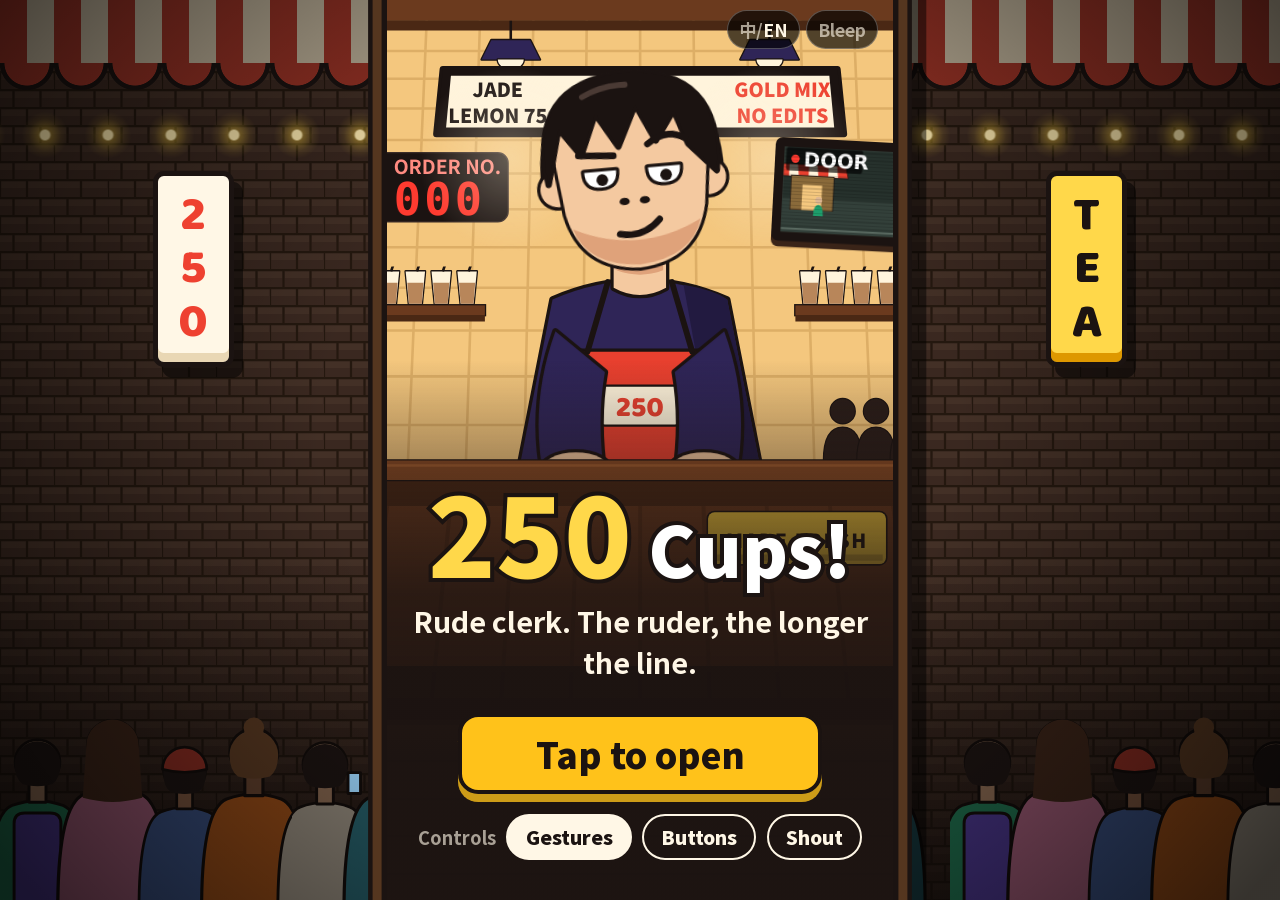
==== commit 0ca5ef18: "Art direction v2 tokens, self-hosted font subsets and the stage frame - style.css :root: the full ar" ====
--- a/game/index.html
+++ b/game/index.html
@@ -3,11 +3,10 @@
 <head>
   <meta charset="utf-8">
   <meta name="viewport" content="width=device-width, initial-scale=1, maximum-scale=1, user-scalable=no, viewport-fit=cover">
-  <meta name="theme-color" content="#1B1311">
+  <meta name="theme-color" content="#0E1120">
   <title>來250杯！ 250 Cups!</title>
-  <link rel="preconnect" href="https://fonts.googleapis.com">
-  <link rel="preconnect" href="https://fonts.gstatic.com" crossorigin>
-  <link rel="stylesheet" href="https://fonts.googleapis.com/css2?family=Noto+Sans+TC:wght@700;900&family=LXGW+WenKai+TC:wght@700&family=Bangers&display=swap">
+  <link rel="preload" as="font" type="font/woff2" crossorigin href="fonts/huninn.woff2">
+  <link rel="preload" as="font" type="font/woff2" crossorigin href="fonts/baloo2-800.woff2">
   <link rel="stylesheet" href="style.css">
 </head>
 <body>
--- a/game/style.css
+++ b/game/style.css
@@ -1,72 +1,127 @@
-/* 《來250杯！》 — strict 9:16 portrait stage. Sizes are in cqw (1cqw = 1% stage width) or stage %.
-   Art direction and coordinates: docs/first-minute-spec.md §2. No filters, no blur, no emoji:
-   every shadow is an offset block of color-mix(in srgb, c 78%, #1B1311). */
+/* 《來250杯！》 — a 9:16 game stage (.stage) inside a full-height frame (.frame) whose bleed continues the ceiling
+   above and the counter below. Sizes are in cqw (1cqw = 1% stage width) or stage %.
+   Art direction, palette, fonts, layout and the UI system: docs/art-direction-v2.md (B owns :root, the frame, HUD,
+   subtitles' layout, keys and every card; A the scene art; C the effects). No filters, no blur, no emoji. */
 :root {
-  /* base */
-  --ink: #1B1311;
-  --cream: #FFF4DC;
-  --wall: #F4C77E;
-  --wall-line: #DDAE66;
-  --wood: #6B3A1E;
-  --wood-lip: #8A4B24;
-  --wood-sh: #4A2814;
-  --wood-line: #5A3018;
-  /* the three keys (R1): sign color = key color */
-  --gun: #E8402F;
-  --shut: #6A4EE8;
-  --take: #FFC21A;
-  --take-deep: #E0A100;
+  /* night (outside, the queue, empty space) */
+  --night-900: #0E1120; --night-700: #1B2040; --night-500: #2D3466; --rim-cool: #7FD4FF;
+  /* shop wall (warm light pool: bright centre, dark edges) */
+  --wall-hi: #FBE6BE; --wall: #EBC08A; --wall-lo: #A9734A; --slat-line: #C7925E;
+  /* ceiling, dark wood */
+  --wood-dk: #3A2418; --wood-dk-hi: #55361F;
+  /* stainless counter top */
+  --steel-hi: #F2F4F7; --steel: #BCC3CE; --steel-lo: #737C8C;
+  /* counter front (deep purple acrylic, so the paper signs jump out) */
+  --counter-hi: #3B2F5E; --counter: #2A2142; --counter-lo: #151026;
+  /* ink: characters use --ink; background props use --ink-bg (warm brown, never black) */
+  --ink: #1B1311; --ink-bg: #4A2C1C;
+  /* paper (order signs, receipts, number tickets) */
+  --paper: #FFF7E6; --paper-sh: #EAD8B4; --paper-line: #CDBB98;
+  /* the three keys (R1: sign colour = key colour) and their deep shades */
+  --gun: #EE4130;  --gun-deep: #B42A1E;
+  --shut: #7658F2; --shut-deep: #4C34B4;
+  --take: #FFC21A; --take-deep: #DE9800;
   /* accents */
-  --lemon: #FFD23F;
-  --jade: #1FB57A;
-  --uniform: #2F2557;
-  --uniform-sh: #221A40;
-  --hz-yellow: #FFE14D;
-  --sky: #9ED8FF;
+  --lemon: #FFD84A; --gold-hi: #FFF3B0; --mint: #3CC98E; --fury: #FF8A2A;
+  /* UI text */
+  --text: #FFF7E6; --text-dim: rgb(255 247 230 / .62);
+  /* characters */
+  --skin: #F2C7A0; --skin-sh: #D99B78; --skin-hi: #FFE2C6;
+  --hair: #241815; --hair-hi: #5B4038;
+  --uniform: #3A2F63; --uniform-sh: #2A2149; --uniform-hi: #4D4183;
   --mouth: #5A1414;
-  /* UI text on dark */
-  --text: #FFF4DC;
-  --text-dim: #CDBCA5;
+
+  /* UI system (art direction 7.1): two radii, one dark panel, one gold primary button */
+  --r-s: 2cqw; --r-l: 4cqw;
+  --panel-dark: rgb(14 17 32 / .88);
+  --btn-gold: linear-gradient(#FFD54A, #FFB800); --btn-gold-sh: #B57A00;
+  --line-ui: .7cqw;
+
+  /* fonts (3.1): all SIL OFL, self-hosted subsets in fonts/ (tools/fonts/subset.py); Traditional-only fallbacks */
+  --font-tc: "Noto Sans TC", "PingFang TC", "Microsoft JhengHei", sans-serif;
+  --font-ui: "Huninn", var(--font-tc);
+  --font-sub: var(--font-tc);
+  --font-hand: "LXGW WenKai TC", var(--font-tc);
+  --font-num: "Baloo 2", "Huninn", var(--font-tc);
+  --font-seg: "DSEG7 Classic", "Baloo 2", monospace;
+  /* older names, still used by the scene and effect sections */
+  --font-zh: var(--font-sub);
+  --font-sign: var(--font-hand);
+  --font-en: var(--font-num);
+  --font: var(--font-sub);
+
+  /* Deprecated names (art direction 2.1 deletes them): mapped onto the new palette until every section has moved
+     to the new tokens; do not use them in new rules. */
+  --cream: var(--paper);
+  --wall-line: var(--slat-line);
+  --wood: var(--wood-dk-hi);
+  --wood-lip: var(--wood-dk-hi);
+  --wood-sh: var(--wood-dk);
+  --wood-line: var(--wood-dk);
+  --jade: var(--mint);
+  --sky: var(--rim-cool);
+  --aura: var(--rim-cool);
+  --rage: var(--gun);
   --pink: #FF8FC1;
-  --rage: #FF1F1F;
-  --aura: #4FD1FF;
-  --fury: #FF7A1A;
-  --panel: rgb(27 19 17 / .9);
-  /* fonts (§2.4) */
-  --font-zh: "Noto Sans TC", "PingFang TC", "Microsoft JhengHei", "Heiti TC", "Noto Sans CJK TC", sans-serif;
-  --font-sign: "LXGW WenKai TC", "Kaiti TC", "STKaiti", "BiauKai", "DFKai-SB", var(--font-zh);
-  --font-en: "Bangers", "Impact", "Arial Black", sans-serif;
-  --font: var(--font-zh);
+  --hz-yellow: var(--lemon);
+  --panel: var(--panel-dark);
   color-scheme: dark;
 }
 
+/* Self-hosted font subsets (fonts/*.woff2, regenerate with python3 tools/fonts/subset.py; licenses fonts/OFL-*.txt).
+   block: the logo and the start button (Huninn, Baloo 2) never flash a fallback; everything else swaps. */
+@font-face { font-family: "Huninn"; src: url("fonts/huninn.woff2") format("woff2"); font-weight: 400; font-display: block; }
+@font-face { font-family: "Baloo 2"; src: url("fonts/baloo2-800.woff2") format("woff2"); font-weight: 400 900; font-display: block; }
+@font-face { font-family: "Noto Sans TC"; src: url("fonts/noto-sans-tc-500.woff2") format("woff2"); font-weight: 400 600; font-display: swap; }
+@font-face { font-family: "Noto Sans TC"; src: url("fonts/noto-sans-tc-700.woff2") format("woff2"); font-weight: 700 800; font-display: swap; }
+@font-face { font-family: "Noto Sans TC"; src: url("fonts/noto-sans-tc-900.woff2") format("woff2"); font-weight: 900; font-display: swap; }
+@font-face { font-family: "LXGW WenKai TC"; src: url("fonts/wenkai-tc-700.woff2") format("woff2"); font-weight: 400 900; font-display: swap; }
+@font-face { font-family: "DSEG7 Classic"; src: url("fonts/dseg7-bold.woff2") format("woff2"); font-weight: 400 900; font-display: swap; }
+
 * { box-sizing: border-box; }
-html, body { margin: 0; height: 100%; background: var(--ink); color: var(--text); font-family: var(--font-zh); overflow: hidden; overscroll-behavior: none; }
+html, body { margin: 0; height: 100%; background: var(--night-900); color: var(--text); font-family: var(--font-sub); overflow: hidden; overscroll-behavior: none; }
 body { -webkit-tap-highlight-color: transparent; -webkit-user-select: none; user-select: none; touch-action: manipulation; }
 button { font: inherit; color: inherit; }
 * { paint-order: stroke fill; }
 [hidden] { display: none !important; }
-:lang(en) { --font-ui: system-ui, -apple-system, "Segoe UI", sans-serif; }
-
-/* ---------- Stage frame: always 9:16, letterboxed in --ink ---------- */
-.app { position: fixed; inset: 0; display: grid; place-items: center; background: var(--ink); }
+
+/* ---------- Stage frame (art direction 4.1): .app > .frame > .stage ----------
+   .stage stays the 9:16 game box (every % and cqw coordinate, and every tool, measures it). .frame is as wide as the
+   stage and up to 21:9 tall (the whole screen on a modern phone): its bleed above the stage continues the dark
+   ceiling, below it the counter front, so a 390x844 phone has no black bars. The HUD, the subtitles and the key pad
+   live in the bleed; full-screen layers reach the whole frame. Without bleed (desktop, 360x640) all of it sits on the
+   stage itself. */
+.app {
+  --sw: min(100vw, 100dvh * 9 / 16, 540px);
+  --sh: calc(var(--sw) * 16 / 9);
+  --fh: min(100dvh, var(--sw) * 21 / 9);
+  --bleed: calc((var(--fh) - var(--sh)) / 2);
+  --safe-t: max(env(safe-area-inset-top), 8px);
+  --safe-b: max(env(safe-area-inset-bottom), 6px);
+  position: fixed; inset: 0; display: grid; place-items: center; background: var(--night-900);
+}
+.frame {
+  position: relative; width: var(--sw); height: var(--fh); overflow: hidden;
+  background: linear-gradient(var(--wood-dk) 0 50%, var(--counter-lo) 50%, var(--night-900));
+}
 .stage {
-  position: relative;
-  width: min(100vw, 100dvh * 9 / 16, 540px);
-  height: min(100dvh, 100vw * 16 / 9, 960px);
-  overflow: hidden;
+  position: absolute; left: 0; top: var(--bleed);
+  width: var(--sw); height: var(--sh);
+  overflow: visible;
   container-type: size;
-  background: var(--ink);
+  /* the subtitle line and the key pad, measured from the stage bottom (negative = in the bleed) */
+  --sub-b: calc(var(--safe-b) + 6px - var(--bleed));
+  --sub-h: 15cqw;
 }
 .shaker { position: absolute; inset: 0; }
-
-/* ---------- Off-stage backdrop (screens wider than 5:8 only; phones in portrait keep plain ink bars) ----------
-   The shop front around the 9:16 stage: striped awning, string lights, 二丁掛 facade tiles and the queue
-   continuing out of frame, under a vignette. All static backgrounds (data-URI SVG tiles + gradients), painted
-   once: no filters, no animation, nothing on the stage itself except its wooden door frame. */
+/* full-screen layers cover the frame, bleed included */
+.stage > :is(.gsurf, .overlay, .day-card, .letterbox, .gate, .flash, .pause-sheet) { top: calc(-1 * var(--bleed)); bottom: calc(-1 * var(--bleed)); height: auto; }
+
+/* ---------- Off-stage backdrop (screens wider than 5:8 only; phones in portrait get the frame bleed) ----------
+   The shop front around the frame: striped awning, string lights, 二丁掛 facade tiles and the queue continuing out
+   of frame, under a vignette. All static backgrounds (data-URI SVG tiles + gradients), painted once. */
 @media (min-aspect-ratio: 5/8) {
   .app {
-    --sw: min(100vw, 100dvh * 9 / 16, 540px);
     --bd-tile: url("data:image/svg+xml,%3Csvg xmlns='http://www.w3.org/2000/svg' width='48' height='32'%3E%3Crect width='48' height='32' fill='%233A2820'/%3E %3Cpath fill='%23433026' d='M1 1 H23 V7 H1 Z M25 1 H47 V7 H25 Z M-11 17 H11 V23 H-11 Z M13 17 H35 V23 H13 Z M37 17 H59 V23 H37 Z'/%3E %3Cpath fill='none' stroke='%2324180F' stroke-width='2' d='M0 0 H48 M0 16 H48 M0 32 H48 M24 0 V16 M0 0 V16 M12 16 V32 M36 16 V32'/%3E%3C/svg%3E");
     --bd-queue: url("data:image/svg+xml,%3Csvg xmlns='http://www.w3.org/2000/svg' width='330' height='150'%3E%3Cg transform='translate(-3.5 32) scale(1.475)' stroke-linejoin='round'%3E%3Cpath fill='%231d6446' stroke='%23120C0A' stroke-width='1.4' d='M-3 84 Q-3 40 8 35.5 Q20 31 32 35.5 Q43 40 43 84 Z'/%3E%3Cpath fill='%237f614b' stroke='%23120C0A' stroke-width='1.4' d='M16 24 H24 V34 H16 Z M9.5 15 a10.5 10.5 0 1 0 21 0 a10.5 10.5 0 1 0 -21 0 Z'/%3E%3Cpath fill='%231b1311' d='M9.3 16 A10.7 10.7 0 1 1 30.7 16 Q30.7 23 27 25.5 Q20 27.5 13 25.5 Q9.3 23 9.3 16 Z'/%3E%3Cpath fill='%2343317d' stroke='%23120C0A' stroke-width='1.4' d='M9 44 Q9 39 14 39 H26 Q31 39 31 44 V82 H9 Z'/%3E%3C/g%3E%3Cg transform='translate(45 18) scale(1.650)' stroke-linejoin='round'%3E%3Cpath fill='%238d5169' stroke='%23120C0A' stroke-width='1.4' d='M-3 84 Q-3 40 8 35.5 Q20 31 32 35.5 Q43 40 43 84 Z'/%3E%3Cpath fill='%23886e59' stroke='%23120C0A' stroke-width='1.4' d='M16 24 H24 V34 H16 Z M9.5 15 a10.5 10.5 0 1 0 21 0 a10.5 10.5 0 1 0 -21 0 Z'/%3E%3Cpath fill='%23382217' d='M9.3 16 A10.7 10.7 0 1 1 30.7 16 Q30.7 23 27 25.5 Q20 27.5 13 25.5 Q9.3 23 9.3 16 Z'/%3E%3Cpath fill='%23382217' d='M9 15 A11 11 0 1 1 31 15 L32.5 37 Q20 40.5 7.5 37 Z'/%3E%3C/g%3E%3Cg transform='translate(100.5 40) scale(1.375)' stroke-linejoin='round'%3E%3Cpath fill='%23354975' stroke='%23120C0A' stroke-width='1.4' d='M-3 84 Q-3 40 8 35.5 Q20 31 32 35.5 Q43 40 43 84 Z'/%3E%3Cpath fill='%23724f3a' stroke='%23120C0A' stroke-width='1.4' d='M16 24 H24 V34 H16 Z M9.5 15 a10.5 10.5 0 1 0 21 0 a10.5 10.5 0 1 0 -21 0 Z'/%3E%3Cpath fill='%231b1311' d='M9.3 16 A10.7 10.7 0 1 1 30.7 16 Q30.7 23 27 25.5 Q20 27.5 13 25.5 Q9.3 23 9.3 16 Z'/%3E%3Cpath fill='%23822a20' stroke='%23120C0A' stroke-width='1.4' d='M8.8 14 A11.2 11.2 0 0 1 31.2 14 Q20 17 8.8 14 Z'/%3E%3C/g%3E%3Cg transform='translate(144.5 24) scale(1.575)' stroke-linejoin='round'%3E%3Cpath fill='%238d4716' stroke='%23120C0A' stroke-width='1.4' d='M-3 84 Q-3 40 8 35.5 Q20 31 32 35.5 Q43 40 43 84 Z'/%3E%3Cpath fill='%235c3d2b' stroke='%23120C0A' stroke-width='1.4' d='M16 24 H24 V34 H16 Z M9.5 15 a10.5 10.5 0 1 0 21 0 a10.5 10.5 0 1 0 -21 0 Z'/%3E%3Cpath fill='%23543620' d='M9.3 16 A10.7 10.7 0 1 1 30.7 16 Q30.7 23 27 25.5 Q20 27.5 13 25.5 Q9.3 23 9.3 16 Z'/%3E%3Ccircle cx='20' cy='4' r='4.5' fill='%23543620'/%3E%3C/g%3E%3Cg transform='translate(197 34) scale(1.450)' stroke-linejoin='round'%3E%3Cpath fill='%238d8477' stroke='%23120C0A' stroke-width='1.4' d='M-3 84 Q-3 40 8 35.5 Q20 31 32 35.5 Q43 40 43 84 Z'/%3E%3Cpath fill='%237f614b' stroke='%23120C0A' stroke-width='1.4' d='M16 24 H24 V34 H16 Z M9.5 15 a10.5 10.5 0 1 0 21 0 a10.5 10.5 0 1 0 -21 0 Z'/%3E%3Cpath fill='%231b1311' d='M9.3 16 A10.7 10.7 0 1 1 30.7 16 Q30.7 23 27 25.5 Q20 27.5 13 25.5 Q9.3 23 9.3 16 Z'/%3E%3Crect x='31' y='19' width='6' height='10' fill='%239ED8FF' stroke='%23120C0A' stroke-width='1.4'/%3E%3C/g%3E%3Cg transform='translate(244 22) scale(1.600)' stroke-linejoin='round'%3E%3Cpath fill='%23255b65' stroke='%23120C0A' stroke-width='1.4' d='M-3 84 Q-3 40 8 35.5 Q20 31 32 35.5 Q43 40 43 84 Z'/%3E%3Cpath fill='%23886e59' stroke='%23120C0A' stroke-width='1.4' d='M16 24 H24 V34 H16 Z M9.5 15 a10.5 10.5 0 1 0 21 0 a10.5 10.5 0 1 0 -21 0 Z'/%3E%3Cpath fill='%23382217' d='M9.3 16 A10.7 10.7 0 1 1 30.7 16 Q30.7 23 27 25.5 Q20 27.5 13 25.5 Q9.3 23 9.3 16 Z'/%3E%3C/g%3E%3C/svg%3E");
     background:
@@ -80,12 +135,12 @@
       var(--bd-tile) 0 0 / 6vh 4vh,
       #3A2820;
   }
-  .stage { box-shadow: 0 0 0 .6vh var(--ink), 0 0 0 1.6vh var(--wood), 0 0 0 2.1vh var(--ink), 1.6vh 1.8vh 0 2.1vh rgb(0 0 0 / .5); }
+  .frame { box-shadow: 0 0 0 .6vh var(--ink), 0 0 0 1.6vh var(--wood), 0 0 0 2.1vh var(--ink), 1.6vh 1.8vh 0 2.1vh rgb(0 0 0 / .5); }
 }
 /* vertical shop signs in the side gutters (landscape only, where they fit) */
 @media (min-aspect-ratio: 1/1) {
   .app::before, .app::after { position: absolute; top: 19vh; width: 9vh; padding: 1.4vh 0; box-sizing: border-box; text-align: center; white-space: pre;
-    font: 900 5.4vh/1.1 var(--font-zh); color: var(--gun); background: var(--cream); border: .6vh solid var(--ink); border-radius: 1.2vh;
+    font: 400 5.4vh/1.1 var(--font-ui); color: var(--gun); background: var(--paper); border: .6vh solid var(--ink); border-radius: 1.2vh;
     box-shadow: inset 0 -1vh 0 #E9D7B4, 1vh 1.2vh 0 rgb(0 0 0 / .5); pointer-events: none; }
   .app::before { content: '2\A 5\A 0\A 杯'; left: calc((100vw - var(--sw)) / 4 - 4.5vh); }
   .app::after { content: '珍\A 珠\A 奶\A 茶'; right: calc((100vw - var(--sw)) / 4 - 4.5vh); color: var(--ink); background: var(--lemon); box-shadow: inset 0 -1vh 0 var(--take-deep), 1vh 1.2vh 0 rgb(0 0 0 / .5); }
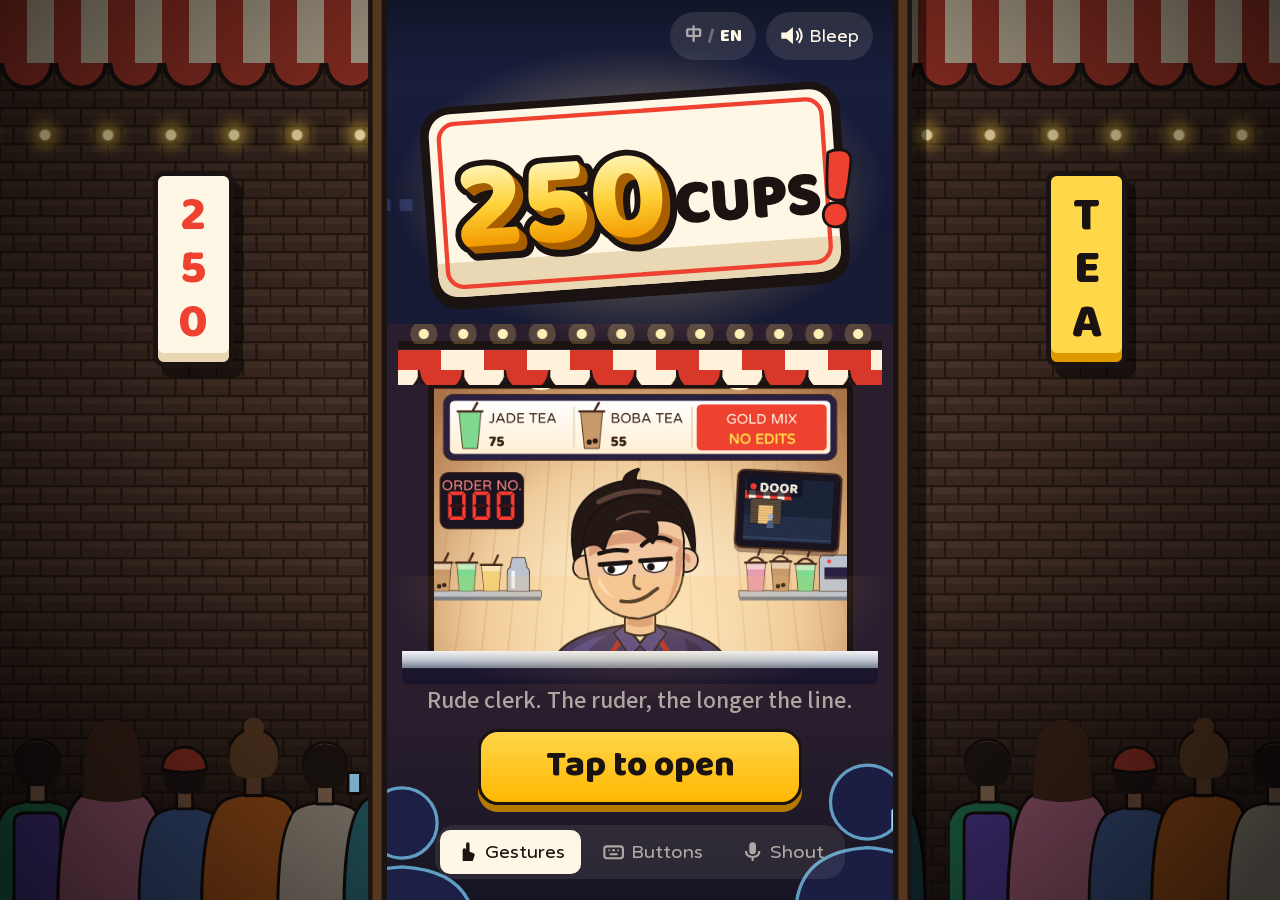
==== commit 9f9920e7: "Replace flat voices with acted bilingual recordings Generate all 1,106 lines with pinned local Qwen3" ====
--- a/game/index.html
+++ b/game/index.html
@@ -1,6 +1,7 @@
 <!doctype html>
 <html lang="zh-Hant-TW">
 <head>
+  <link rel="icon" type="image/svg+xml" href="favicon.svg">
   <meta charset="utf-8">
   <meta name="viewport" content="width=device-width, initial-scale=1, maximum-scale=1, user-scalable=no, viewport-fit=cover">
   <meta name="theme-color" content="#0E1120">
--- a/game/style.css
+++ b/game/style.css
@@ -96,6 +96,7 @@
   --sh: calc(var(--sw) * 16 / 9);
   --fh: min(100dvh, var(--sw) * 21 / 9);
   --bleed: calc((var(--fh) - var(--sh)) / 2);
+  --bleed-t: var(--bleed); --bleed-b: var(--bleed); /* names the scene sections read */
   --safe-t: max(env(safe-area-inset-top), 8px);
   --safe-b: max(env(safe-area-inset-bottom), 6px);
   position: fixed; inset: 0; display: grid; place-items: center; background: var(--night-900);
@@ -163,41 +164,53 @@
    every 花字 entry / wobble frame re-laid out its caption text */
 .cam svg text, .hz text { text-rendering: geometricPrecision; }
 
-/* Shop background (SHOP_SVG) */
+/* Shop background (SHOP_SVG; docs/art-direction-v2.md §6.1). The light pool is an SVG radialGradient, not CSS.
+   Tokens come from :root (§2.1) with literal fallbacks. */
 .shop { position: absolute; inset: 0; z-index: 1; pointer-events: none; }
 .shop-svg, .counter-svg { position: absolute; inset: 0; width: 100%; height: 100%; overflow: visible; }
-.shop::before, .shop::after { content: ''; position: absolute; top: 7.2%; width: 46cqw; height: 46cqw; margin: -6cqw 0 0 -23cqw;
-  border-radius: 50%; background: radial-gradient(closest-side, #FFF4DC55, transparent 70%); z-index: 1; }
-.shop::before { left: 27.8%; }
-.shop::after { left: 72.2%; }
-.lb-text { font: 900 13px var(--font-zh); fill: var(--ink); text-anchor: middle; }
-.goldsign { fill: var(--gun); transition: fill .12s; }
-.gs-glow { display: none; }
-.gs-g1 { stroke: var(--ink); stroke-width: 3px; }
-.gs-g2 { stroke: var(--lemon); stroke-width: 7px; opacity: .75; }
-.gs-g3 { stroke: var(--lemon); stroke-width: 12px; opacity: .35; }
-.shop[data-gold] .gs-glow { display: inline; animation: glow .5s ease-in-out infinite alternate; }
-.shop[data-gold] .goldsign { fill: var(--lemon); }
+.lb-text { font: 400 13px "Huninn", var(--font-zh, "Noto Sans TC"), sans-serif; fill: var(--wood-dk, #3A2418); }
+.lb-price { font: 800 15px "Baloo 2", "Huninn", var(--font-zh, sans-serif); fill: var(--wood-dk, #3A2418); }
+.goldsign { text-anchor: middle; }
+.goldsign .gs-a { fill: var(--paper, #FFF7E6); }
+.goldsign .gs-b { font-weight: 900; fill: var(--lemon, #FFD84A); }
+.gs-halo, .gs-gold { display: none; }
+/* E6: the 不能調 cell turns solid gold with a glowing ring */
+.shop[data-gold] :is(.gs-halo, .gs-gold) { display: inline; }
+.shop[data-gold] .gs-halo { animation: glow .5s ease-in-out infinite alternate; }
+.shop[data-gold] .goldsign :is(.gs-a, .gs-b) { fill: var(--ink, #1B1311); }
 .shop.latin .lb-text { font-size: 12px; }
-.caller-label { font: 700 12px var(--font-zh); fill: #FF8A80; text-anchor: end; }
-.caller-num { font: 700 28px ui-monospace, Menlo, Consolas, monospace; fill: #FF3B30; text-anchor: middle; letter-spacing: 2px; }
-.caller-num.ghost { opacity: .12; }
-.gate-tag { font: 900 64px var(--font-zh); fill: none; stroke: #C0392B; stroke-width: 3px; text-anchor: middle; opacity: .55; }
-
-/* Door monitor (monitorHTML) at (262,96)-(348,160), rotate 3deg; milestone zoom = data-zoom */
+.shop.latin .lb-price { font-size: 13px; }
+.caller-label { font: 400 12px "Huninn", var(--font-zh, "Noto Sans TC"), sans-serif; fill: #FF8A80; text-anchor: middle; }
+.caller-num { font: 700 24px "DSEG7 Classic", ui-monospace, Menlo, Consolas, monospace; fill: #FF3B30; text-anchor: middle; letter-spacing: 1px; }
+.caller-num.ghost { fill: #3A1414; }
+.gate-tag { font: 900 64px "Huninn", var(--font-zh, sans-serif); fill: none; stroke: #C0392B; stroke-width: 3px; text-anchor: middle; opacity: .5; }
+/* pendant lamps: they swing while the clerk rages */
+.lamp { transform-box: view-box; }
+.lamp-l { transform-origin: 96px -120px; }
+.lamp-r { transform-origin: 264px -120px; }
+.stage.rage .lamp { animation: lampSwing .42s ease-in-out infinite alternate; }
+.stage.rage .lamp-r { animation-delay: -.21s; }
+@keyframes lampSwing { from { rotate: -2.2deg; } to { rotate: 2.2deg; } }
+/* forced politeness (§2.3): the light pool turns pink instead of tinting the whole screen */
+.stage.polite .shop .wall-hi { stop-color: #FFE0EA; }
+.stage.polite .shop .wall-mid { stop-color: #F2C0B4; }
+.stage.polite .shop .pool-hi { stop-color: #FFE0EA; }
+
+/* Door monitor (monitorHTML) at (262,96)-(348,160), rotate 3deg; milestone zoom = data-zoom.
+   Dark case, dark blue-green screen, blinking red dot; the scenes are cool night views. */
 .monitor { position: absolute; left: 72.8%; top: 15%; width: 23.9%; height: 10%; z-index: 2; rotate: 3deg;
-  border: 1.7cqw solid var(--ink); border-radius: 1.2cqw; background: #3F4A44; overflow: hidden;
-  box-shadow: 0 1cqw 0 var(--wood-sh); transform-origin: 50% 50%; will-change: transform;
+  border: 1.7cqw solid #1A1320; border-radius: 1.4cqw; background: #24364A; overflow: hidden;
+  box-shadow: 0 0 0 .45cqw var(--ink-bg, #4A2C1C), 0 1cqw 0 .45cqw rgb(74 44 28 / .45); transform-origin: 50% 50%; will-change: transform;
   transition: transform .26s cubic-bezier(.3, 1.4, .5, 1), rotate .26s; }
 .monitor::after { content: ''; position: absolute; inset: 0; pointer-events: none;
-  background: repeating-linear-gradient(#0000 0 2px, #0002 2px 3px); }
+  background: repeating-linear-gradient(#0000 0 2px, rgb(14 17 32 / .18) 2px 3px); }
 .mon-screen { position: absolute; inset: 0; }
 .mon-svg { display: block; width: 100%; height: 100%; }
 .mon-svg g { transform-box: view-box; transform-origin: 43px 32px; }
-.mon-label { font: 700 14px var(--font-zh); fill: #fff; }
-.mon-label:lang(en), .mon-flash { font-family: system-ui, sans-serif; }
-.mon-flash { font-size: 9px; font-weight: 900; fill: #fff; text-anchor: middle; }
-.mon-ticker { font: 700 14px var(--font-zh); fill: #fff; animation: ticker 7s linear infinite; }
+.mon-label { font: 400 14px "Huninn", var(--font-zh, "Noto Sans TC"), sans-serif; fill: var(--paper, #FFF7E6); }
+.mon-label:lang(en), .mon-flash { font-family: "Baloo 2", system-ui, sans-serif; font-weight: 800; }
+.mon-flash { font-size: 9px; fill: #fff; text-anchor: middle; }
+.mon-ticker { font: 700 14px var(--font-zh, "Noto Sans TC"), sans-serif; fill: #fff; animation: ticker 7s linear infinite; }
 .mon-dot { animation: blink 1s steps(2) infinite; }
 .snake { animation: crawl 1.6s linear infinite; }
 .monitor[data-zoom] { transform: translate(-34.75cqw, 7.1cqw) scale(3.5); rotate: 0deg; z-index: 12; }
@@ -206,49 +219,68 @@
 .monitor[data-zoom] .L2 { animation: par2 .9s .26s ease-in-out both; }
 .monitor[data-zoom] .L3 { animation: par3 .9s .26s ease-in-out both; }
 
-/* Counter (COUNTER_SVG) — in front of the clerk */
+/* Counter (COUNTER_SVG, §6.2) — in front of the clerk: steel top y 48–51%, dark purple acrylic front below,
+   the cool queue silhouettes outside, and the clerk's resting hands (they follow the clerk's pose). */
 .counter { position: absolute; inset: 0; z-index: 4; pointer-events: none; }
-.plaque-text { font: 900 16px var(--font-zh); fill: var(--ink); text-anchor: middle; letter-spacing: 6px; }
-.counter.latin .plaque-text { font-size: 12px; letter-spacing: 1px; }
-.counter :is(.q-p1, .q-p2, .q-p3, .q-c1, .q-c2, .q-c3, .q-cap) { display: none; }
+.plaque-text { font: 400 17px "Huninn", var(--font-zh, "Noto Sans TC"), sans-serif; fill: var(--lemon, #FFD84A); text-anchor: middle; }
+.counter.latin .plaque-text { font: 800 14px "Baloo 2", system-ui, sans-serif; }
+.counter :is(.q-p1, .q-p2, .q-p3, .q-c1, .q-c2, .q-c3) { display: none; }
 .counter[data-q="1"] .q-p1,
 .counter[data-q="2"] :is(.q-p1, .q-p2),
 .counter[data-q="3"] :is(.q-p1, .q-p2, .q-p3),
 .counter[data-crowd="1"] .q-c1,
 .counter[data-crowd="2"] :is(.q-c1, .q-c2),
-.counter[data-crowd="3"] :is(.q-c1, .q-c2, .q-c3),
-.counter.cap .q-cap { display: inline; }
+.counter[data-crowd="3"] :is(.q-c1, .q-c2, .q-c3) { display: inline; }
+/* §9: no resident "+N" pill; the flying +N lands in the monitor instead */
+.counter .q-cap { display: none; }
 /* a new person steps into line (plays whenever a figure is shown; individual translate keeps the SVG transform) */
-.counter :is(.q-in, .q-crowd) > g { animation: qIn .26s cubic-bezier(.3, 1.5, .5, 1); }
-.q-num { font: 900 13px var(--font-zh); fill: var(--lemon); text-anchor: middle; }
+.counter :is(.q-in > g, .q-crowd > path) { animation: qIn .26s cubic-bezier(.3, 1.5, .5, 1); }
+.q-num { font: 800 13px "Baloo 2", system-ui, sans-serif; fill: var(--lemon, #FFD84A); text-anchor: middle; }
 .counter.slam { animation: slam .28s ease-out; }
-
-/* ---------- Clerk (CLERK_SVG, §2.6) ---------- */
-.clerk { position: absolute; left: 20%; width: 60%; bottom: 52.5%; z-index: 3; overflow: visible; }
+/* the clerk's hands on the steel top: only for the poses whose arm rests (see the .a-rest-* rules below) */
+.counter .ch { display: none; }
+.clerk:is([data-mood=idle], [data-mood=over], [data-mood=perfect]) ~ .counter .ch-l,
+.clerk[data-mood=hit].point-sign ~ .counter .ch-l,
+.clerk:is([data-mood=idle], [data-mood=over]):not(.reach) ~ .counter .ch-r,
+.clerk[data-mood=hit]:not(.point-sign) ~ .counter .ch-r { display: inline; }
+.counter .ch { transform-box: view-box; }
+.clerk.tap ~ .counter .ch { animation: counterTap 120ms ease-in-out 3; }
+
+/* ---------- Clerk (CLERK_SVG, §5.1) ---------- */
+/* 66% of the stage wide; hair top at y 15% (never over the menu box), the counter lip of the drawing on y 48% */
+.clerk { position: absolute; left: 17%; width: 66%; bottom: 49.25%; z-index: 3; overflow: visible; }
 .clerk * { transform-box: view-box; }
-.clerk .c-skin { fill: #F4C9A0; } .clerk .c-skin-sh { fill: #DFA27A; }
-.clerk .c-badge, .clerk .c-tk { font: 900 20px var(--font-en); fill: #E8402F; stroke: none; text-anchor: middle; }
-.clerk .c-tk { fill: #1B1311; font-size: 26px; }
+.clerk .c-skin { fill: var(--skin, #F2C7A0); } .clerk .c-skin-sh { fill: var(--skin-sh, #D99B78); } .clerk .c-skin-hi { fill: var(--skin-hi, #FFE2C6); }
+.clerk .c-badge, .clerk .c-tk { font: 800 19px "Baloo 2", system-ui, sans-serif; fill: var(--gun, #EE4130); stroke: none; text-anchor: middle; }
+.clerk .c-tk { fill: var(--ink, #1B1311); font-size: 26px; }
 .clerk .m, .clerk .a, .clerk .crack { display: none; }
-.clerk[data-mood=idle] :is(.m-idle, .a-rest), .clerk[data-mood=over] :is(.m-idle, .a-rest),
-.clerk[data-mood=hit] :is(.m-hit, .a-point), .clerk[data-mood=perfect] :is(.m-calm, .a-ticket),
-.clerk[data-mood=polite] :is(.m-polite, .a-rest), .clerk[data-mood=rage] :is(.m-rage, .a-up) { display: inline; }
+.clerk:is([data-mood=idle], [data-mood=over]) .m-idle, .clerk[data-mood=hit] .m-hit, .clerk[data-mood=perfect] .m-calm,
+.clerk[data-mood=polite] .m-polite, .clerk[data-mood=rage] .m-rage { display: inline; }
+/* arms: resting (hands on the counter, COUNTER_SVG .ch-*), pointing, tidying, ticket, bow, fists up */
+.clerk:is([data-mood=idle], [data-mood=over], [data-mood=perfect]) .a-rest-l,
+.clerk[data-mood=hit].point-sign .a-rest-l,
+.clerk:is([data-mood=idle], [data-mood=over]):not(.reach) .a-rest-r,
+.clerk[data-mood=hit]:not(.point-sign) :is(.a-rest-r, .a-point),
+.clerk[data-mood=hit].point-sign .a-sign,
+.clerk[data-mood=perfect]:not(.reach) .a-tidy,
+.clerk.reach:is([data-mood=idle], [data-mood=over], [data-mood=perfect]) .a-ticket,
+.clerk[data-mood=polite] .a-bow, .clerk[data-mood=rage] .a-up { display: inline; }
 .clerk.crack .crack { display: inline; stroke-dasharray: 80; stroke-dashoffset: 80; animation: crack 100ms linear forwards; }
-.clerk .m-idle .eyes { transform-origin: 120px 95px; transition: transform 80ms; }
+.clerk .m-idle .eyes { transform-origin: 130px 125px; transition: transform 80ms; }
 .clerk.squint .m-idle .eyes { transform: scaleY(.45); }
-.clerk .c-head { transform-origin: 120px 150px; transition: transform 90ms cubic-bezier(.3, 1.6, .5, 1); will-change: transform;
-  transform: rotate(-5deg) translateY(-2px); }
-.clerk .c-all { transform-origin: 120px 300px; transition: transform 90ms ease-out; }
-.clerk .c-body { transform-origin: 120px 300px; transition: transform 300ms ease-out; }
-.clerk .c-bangs { transform-origin: 120px 96px; }
+.clerk .c-head { transform-origin: 130px 196px; transition: transform 90ms cubic-bezier(.3, 1.6, .5, 1); will-change: transform;
+  transform: rotate(-4deg) translateY(-2px); }
+.clerk .c-all { transform-origin: 130px 330px; transition: transform 90ms ease-out; }
+.clerk .c-body { transform-origin: 130px 330px; transition: transform 300ms ease-out; }
+.clerk .c-bangs { transform-origin: 130px 96px; }
 .clerk .a { will-change: transform; }
 .clerk .brow-r { transition: transform 120ms ease-out; }
 /* idle / over: smug, breathing */
 .clerk:is([data-mood=idle], [data-mood=over]) .c-body { animation: breathe1 1.2s ease-in-out infinite alternate; }
 .clerk[data-mood=over] .c-head { transform: rotate(-10deg); }
-/* hit: lean in and yell */
-.clerk[data-mood=hit] .c-head { transform: translate(0, 8px) rotate(4deg) scale(1.08); }
-.clerk[data-mood=hit] .c-all { transform: rotate(-3deg); }
+/* hit: lean in and yell (hard cut, no transition into it) */
+.clerk[data-mood=hit] .c-head { transform: translate(0, 10px) rotate(3deg) scale(1.08); transition: none; }
+.clerk[data-mood=hit] .c-all { transform: translateY(6px) scale(1.03); }
 .clerk[data-mood=hit] .vein { animation: vein 80ms steps(1) 4; }
 /* perfect: hard cut back to zero */
 .clerk[data-mood=perfect] *, .clerk[data-mood=perfect] { transition: none !important; }
@@ -258,28 +290,28 @@
 .clerk[data-mood=polite] .c-skin { fill: #F9DCC0; }
 /* rage */
 .clerk[data-mood=rage] .c-head { animation: rageShake 60ms steps(2) infinite; }
-.clerk[data-mood=rage] .c-bangs { transform: scaleY(1.18); }
+.clerk[data-mood=rage] .c-bangs { transform: scaleY(1.14); }
 .clerk[data-mood=rage] .c-skin { fill: #F59A7E; }
 .clerk[data-mood=rage] .steam { animation: steam .5s ease-out infinite; }
 /* overlay flags (opening beats) */
-.clerk.brow .brow-r { transform: translateY(-6px); }
-.clerk.look-down .c-head { transform: rotate(6deg); }
+.clerk.brow .brow-r { transform: translateY(-7px); }
+.clerk.look-down .c-head { transform: rotate(6deg) translateY(2px); }
 .clerk.sigh .c-body { animation: none; transform: translateY(3px); }
 .clerk.tidy .c-body { animation: tidy 80ms ease-out 2 alternate; }
-.clerk.point-sign .pt-arm { transform-origin: 164px 182px; transform: rotate(-126deg) translateX(-88px) scaleX(-1); }
-.clerk.point-sign .pt-rest { transform-origin: 120px 0; transform: scaleX(-1); }
-.clerk.reach .a-rest { display: none; }
-.clerk.reach .a-ticket { display: inline; }
-.clerk.reach .tk-arm { transform: translateY(46px); transition: transform 200ms ease-out; }
-.clerk.tap .a-rest { animation: counterTap 120ms ease-in-out 3; }
 .clerk.stand .c-all { transform: translateY(-8px) scale(1.03); }
 
-/* ---------- Customer (customerSVG, §2.7) ---------- */
-.cust-wrap { position: absolute; left: 12%; top: 61.5%; width: 34cqw; height: 22.2cqw; z-index: 5; pointer-events: none; }
+/* ---------- Customer (customerSVG, §5.2) ---------- */
+/* 46cqw half head centred at x 30%; the clip shows down to just under the nose (viewBox y 150), so the eyes are
+   always on screen; the mouth only shows when they fly. The boss (day 7) is 1.15x and never clipped. */
+.cust-wrap { position: absolute; left: 7%; top: 59%; width: 46cqw; height: 34.5cqw; z-index: 5; pointer-events: none; }
 .cust-clip { width: 100%; height: 100%; overflow: hidden; }
-.cust { display: block; width: 34cqw; height: 34cqw; overflow: visible; will-change: transform; }
+.cust { display: block; width: 46cqw; height: 46cqw; overflow: visible; will-change: transform; }
+.cust-wrap.boss { left: 3.5%; top: 56%; width: 53cqw; height: 66cqw; }
+.cust-wrap.boss .cust-clip { overflow: visible; }
+.cust-wrap.boss .cust { width: 53cqw; height: 66.25cqw; }
 .cust * { transform-box: view-box; }
-.cust .h-all { transform: rotate(-12deg); transform-origin: 100px 200px; transition: transform 200ms ease-out; }
+.cust .h-all { transform: rotate(-10deg); transform-origin: 100px 200px; transition: transform 200ms ease-out; }
+.cust.boss .h-all { transform: rotate(-4deg); transform-origin: 100px 250px; }
 .cust .brows, .cust .pupils { transition: transform 150ms ease-out; }
 .cust .x { display: none; }
 .cust-wrap.flying .cust-clip, .cust-wrap:is([data-face=gun], [data-face=gun2], [data-face=shut], [data-face=take]) .cust-clip { overflow: visible; }
@@ -303,8 +335,9 @@
 @keyframes cowerShake { 50% { translate: .8cqw 0; } }
 .cust-wrap.wobble .cust { transform-origin: 50% 90%; animation: custWobble 450ms ease-in-out; }
 
-/* ---------- Order signs (signSVG, §6) ---------- */
-.sign { --u: 1cqw; --kc: var(--gun); position: absolute; left: 30%; top: 55%; z-index: 6; translate: -50% -50%;
+/* ---------- Order signs (signSVG; §2.5 frame 0.9cqw in the key colour, §3 numbers in Baloo 2, words in WenKai) ---------- */
+/* held up on the counter top: centre (32%, 53%), the brightest thing on screen (§2.2) */
+.sign { --u: 1cqw; --kc: var(--gun, #EE4130); position: absolute; left: 32%; top: 53%; z-index: 6; translate: -50% -50%;
   perspective: 90cqw; pointer-events: none; will-change: transform; opacity: 1;
   transition: transform 160ms cubic-bezier(.2, 1.6, .5, 1), opacity 80ms; }
 .sign[data-state=down] { opacity: 0; transform: translateY(40%); transition: none; }
@@ -312,83 +345,85 @@
 .sign-card { position: relative; display: block; transform-style: preserve-3d; rotate: var(--rot, 0deg); }
 .sign-face { position: relative; backface-visibility: hidden; }
 .sign-back { position: absolute; inset: 0; backface-visibility: hidden; transform: rotateY(180deg);
-  border: 1cqw solid var(--ink); border-radius: 2cqw; background: repeating-linear-gradient(45deg, #C98F00 0 2cqw, #B07C00 2cqw 4cqw); }
+  border: .9cqw solid var(--ink, #1B1311); border-radius: 2cqw; background: repeating-linear-gradient(45deg, #D9A100 0 2cqw, #C28E00 2cqw 4cqw); }
 .sign-badge { position: absolute; left: -2.7cqw; top: -2.7cqw; width: 9cqw; height: 9cqw; z-index: 3; transform: translateZ(1px); backface-visibility: hidden; }
 .sign-badge .key-icon { display: block; width: 100%; height: 100%; }
 .sign-text { position: absolute; inset: 0; display: flex; flex-direction: column; align-items: center; justify-content: center;
-  font-family: var(--font-sign); font-weight: 700; color: var(--ink); line-height: 1.1; text-align: center; white-space: nowrap; }
+  font-family: "LXGW WenKai TC", var(--font-sign, serif); font-weight: 700; color: var(--ink, #1B1311); line-height: 1.1; text-align: center; white-space: nowrap; }
 .sign-line { display: block; font-size: var(--fs, 7cqw); }
 .sign-text.is-num { flex-direction: row; align-items: baseline; gap: .4cqw; }
-.sign-num { font-size: 11cqw; line-height: 1; }
-.sign-unit { font-size: 5cqw; }
+.sign-num { font: 800 13cqw/1 "Baloo 2", "Huninn", var(--font-zh, sans-serif); }
+.sign-unit { font-size: 5.4cqw; }
 .sign-text.is-hesitant .sign-line { color: #7A6A58; letter-spacing: -.12em; }
-.sign .jade { color: var(--jade); text-shadow: .3cqw .3cqw 0 var(--ink); }
-.sign[lang=en] .sign-text:not(.is-num) { font-family: system-ui, -apple-system, "Segoe UI", sans-serif; font-weight: 800; }
-.sign[lang=en] .sign-num { font-family: var(--font-en); font-weight: 400; }
+.sign .jade { color: color-mix(in oklab, var(--mint, #3CC98E) 72%, #3A2A5A); }
+.sign[lang=en] .sign-text:not(.is-num) { font-family: "Baloo 2", system-ui, -apple-system, "Segoe UI", sans-serif; font-weight: 800; }
+.sign[lang=en] .sign-num { font-family: "Baloo 2", system-ui, sans-serif; font-weight: 800; }
 
 /* 滾: torn paper slip, red frame, tape */
-.sign-gun { --rot: -6deg; --kc: var(--gun); }
-.sign-gun .sign-face { width: 34cqw; height: 22cqw; background: var(--cream); border: 1cqw solid var(--gun); border-bottom: 0;
+.sign-gun { --rot: -6deg; --kc: var(--gun, #EE4130); }
+.sign-gun .sign-face { width: 34cqw; height: 22cqw; background: var(--paper, #FFF7E6); border: .9cqw solid var(--gun, #EE4130); border-bottom: 0;
   clip-path: polygon(-20% -40%, 120% -40%, 120% 86%, 100% 86%, 95.8% 100%, 91.7% 86%, 87.5% 100%, 83.3% 86%, 79.2% 100%, 75% 86%,
     70.8% 100%, 66.7% 86%, 62.5% 100%, 58.3% 86%, 54.2% 100%, 50% 86%, 45.8% 100%, 41.7% 86%, 37.5% 100%, 33.3% 86%,
     29.2% 100%, 25% 86%, 20.8% 100%, 16.7% 86%, 12.5% 100%, 8.3% 86%, 4.2% 100%, 0% 86%, -20% 86%); }
 .sign-gun .sign-text { bottom: 2.4cqw; }
-.sign-gun .sign-back { background: #E9D9B5; border-color: var(--gun); border-radius: 0; }
-.sign-tape { position: absolute; top: -2.2cqw; width: 9cqw; height: 4cqw; background: color-mix(in srgb, var(--gun) 85%, transparent); }
-.sign-tape.t1 { left: 4cqw; rotate: -18deg; }
-.sign-tape.t2 { right: -2.6cqw; rotate: 24deg; }
+.sign-gun .sign-back { background: var(--paper-sh, #EAD8B4); border-color: var(--gun, #EE4130); border-radius: 0; }
+.sign-tape { position: absolute; top: -2.2cqw; width: 9cqw; height: 4cqw; background: color-mix(in srgb, var(--gun, #EE4130) 85%, transparent); }
+.sign-tape.t1 { left: 4cqw; rotate: -16deg; }
+.sign-tape.t2 { right: -2.6cqw; rotate: 20deg; }
 
 /* 閉嘴: speech-box sign, purple frame, tail bottom-right */
-.sign-shut { --rot: -2deg; --kc: var(--shut); }
-.sign-shut .sign-face { width: 52cqw; min-height: 14cqw; padding: 2.6cqw 3cqw 3cqw; background: #EEE9FF; border: 1cqw solid var(--shut); border-radius: 3cqw; }
-.sign-shut .sign-face::after { content: ''; position: absolute; right: 6cqw; bottom: -3.3cqw; width: 5cqw; height: 5cqw; background: #EEE9FF;
-  border: solid var(--shut); border-width: 0 1cqw 1cqw 0; transform: skewY(-28deg) rotate(45deg); }
+.sign-shut { --rot: -2deg; --kc: var(--shut, #7658F2); }
+.sign-shut .sign-face { width: 52cqw; min-height: 14cqw; padding: 2.6cqw 3cqw 3cqw; background: #EFEAFF; border: .9cqw solid var(--shut, #7658F2); border-radius: 3cqw; }
+.sign-shut .sign-face::after { content: ''; position: absolute; right: 6cqw; bottom: -3.3cqw; width: 5cqw; height: 5cqw; background: #EFEAFF;
+  border: solid var(--shut, #7658F2); border-width: 0 .9cqw .9cqw 0; transform: skewY(-28deg) rotate(45deg); }
 .sign-shut .sign-text { position: relative; inset: auto; min-height: 7cqw; white-space: nowrap; }
-.sign-shut .sign-back { background: #CFC6F7; border-color: var(--shut); border-radius: 3cqw; }
+.sign-shut .sign-back { background: #D3CAF8; border-color: var(--shut, #7658F2); border-radius: 3cqw; }
 .sign-circle { position: relative; display: inline-block; }
 .sign-circle svg { position: absolute; left: -14%; top: -10%; width: 128%; height: 124%; overflow: visible; }
-.sign-circle ellipse { fill: none; stroke: var(--shut); stroke-width: .7cqw; stroke-linecap: round; vector-effect: non-scaling-stroke;
+.sign-circle ellipse { fill: none; stroke: var(--shut, #7658F2); stroke-width: .7cqw; stroke-linecap: round; vector-effect: non-scaling-stroke;
   stroke-dasharray: 320; stroke-dashoffset: 320; animation: drawCircle 300ms 120ms ease-out forwards; }
-.sign-scribble { display: block; margin-top: .6cqw; color: var(--ink); opacity: .6; white-space: nowrap; }
+.sign-scribble { display: block; margin-top: .6cqw; color: var(--ink, #1B1311); opacity: .6; white-space: nowrap; }
 .sign-scribble i { font-style: normal; font-size: max(3.4cqw, calc(4.6cqw - var(--i) * .18cqw)); }
-.sign-strike { position: absolute; left: -3%; top: 50%; width: 106%; height: 1.6cqw; margin-top: -.8cqw; background: var(--ink);
+.sign-strike { position: absolute; left: -3%; top: 50%; width: 106%; height: 1.6cqw; margin-top: -.8cqw; background: var(--ink, #1B1311);
   border-radius: 1cqw; rotate: -4deg; transform: scaleX(0); transform-origin: left; }
 
 /* 收: gold number ticket */
-.sign-take, .sign-trap { --rot: 4deg; --kc: var(--take); }
-.sign-take .sign-face, .sign-trap .sign-face { width: 44cqw; height: 26cqw; border-radius: 2cqw; border: 1cqw solid var(--ink);
-  background: linear-gradient(var(--take), var(--take-deep)); box-shadow: inset 0 -1.4cqw 0 color-mix(in srgb, var(--take-deep) 78%, #1B1311); }
-.sign-take .sign-text, .sign-trap .sign-text { top: 4.4cqw; font-family: var(--font-zh); font-weight: 900; }
+.sign-take, .sign-trap { --rot: 4deg; --kc: var(--take, #FFC21A); }
+.sign-take .sign-face, .sign-trap .sign-face { width: 44cqw; height: 26cqw; border-radius: 2cqw; border: .9cqw solid var(--ink, #1B1311);
+  background: linear-gradient(#FFD54A, #FFB800); box-shadow: inset 0 -1.4cqw 0 var(--take-deep, #DE9800); }
+.sign-take .sign-text, .sign-trap .sign-text { top: 4.4cqw; }
 .sign-take .sign-num, .sign-trap .sign-num { font-size: 13cqw; }
 .sign-take .sign-unit, .sign-trap .sign-unit { font-size: 6cqw; }
 .sign-hole { position: absolute; left: 50%; top: 1.4cqw; width: 3cqw; height: 3cqw; margin-left: -1.5cqw; border-radius: 50%;
-  background: var(--ink); box-shadow: 0 0 0 .6cqw var(--cream); }
-.sign-stamp { position: absolute; right: 2cqw; bottom: 1.4cqw; padding: 0 1.4cqw; font: 900 9cqw/1.1 var(--font-zh); font-style: normal;
-  color: var(--gun); border: .8cqw solid var(--gun); border-radius: 1.6cqw; rotate: -12deg; opacity: 0; transform: scale(2.2); }
-.sign-stamp:lang(en) { font: 400 7cqw/1.1 var(--font-en); }
+  background: var(--ink, #1B1311); box-shadow: 0 0 0 .6cqw var(--paper, #FFF7E6); }
+.sign-stamp { position: absolute; right: 2cqw; bottom: 1.4cqw; padding: 0 1.4cqw; font: 400 9cqw/1.1 "Huninn", var(--font-zh, sans-serif); font-style: normal;
+  color: var(--gun, #EE4130); border: .8cqw solid var(--gun, #EE4130); border-radius: 2cqw; rotate: -12deg; opacity: 0; transform: scale(2.2); }
+.sign-stamp:lang(en) { font: 800 7cqw/1.1 "Baloo 2", system-ui, sans-serif; }
 .sign.is-250 .sign-card { scale: 1.15; animation: wobble250 600ms ease-in-out infinite; }
 .sign-burst { position: absolute; left: 50%; top: 50%; width: 76cqw; height: 76cqw; margin: -38cqw 0 0 -38cqw; border-radius: 50%;
-  background: repeating-conic-gradient(color-mix(in srgb, var(--gun) 35%, transparent) 0 11.25deg, transparent 11.25deg 22.5deg);
+  background: repeating-conic-gradient(color-mix(in srgb, var(--lemon, #FFD84A) 45%, transparent) 0 11.25deg, transparent 11.25deg 22.5deg);
   -webkit-mask: radial-gradient(closest-side, #000 55%, transparent); mask: radial-gradient(closest-side, #000 55%, transparent);
   animation: spin 4s linear infinite; will-change: transform; }
-/* 249 trap: gold ticket, red frame, gray crack, missing corner, arrow badge */
-.sign-trap { --kc: var(--gun); }
-.sign-trap .sign-face { border-color: var(--gun); clip-path: polygon(0 0, 80% 0, 100% 26%, 100% 100%, 0 100%); }
+/* 249 trap: gold ticket, red frame, grey crack, missing corner, arrow badge */
+.sign-trap { --kc: var(--gun, #EE4130); }
+.sign-trap .sign-face { border-color: var(--gun, #EE4130); clip-path: polygon(0 0, 80% 0, 100% 26%, 100% 100%, 0 100%); }
 .sign-crack { position: absolute; inset: 0; width: 100%; height: 100%; }
 .sign-crack path { fill: none; stroke: #7D7468; stroke-width: 2.5; vector-effect: non-scaling-stroke; stroke-linejoin: round; }
 
-/* timer bar (R7): appended to .sign-card at t0 */
-.sign-timer { position: absolute; left: 2cqw; right: 2cqw; bottom: 1.8cqw; height: 1.2cqw; z-index: 2; border-radius: .6cqw;
-  background: var(--kc); box-shadow: 0 0 0 .35cqw var(--ink); transform-origin: left center; will-change: transform;
+/* timer bar (R7): appended to .sign-card at t0. .sign-timer-hot = the fast window (speed bonus) as a gold glint
+   on the part of the bar that runs out first; it is scaled away with the bar (startSignTimer steps). */
+.sign-timer { position: absolute; left: 2cqw; right: 2cqw; bottom: 1.8cqw; height: 1.2cqw; z-index: 2; border-radius: .6cqw; overflow: hidden;
+  background: var(--kc); box-shadow: 0 0 0 .35cqw var(--ink, #1B1311); transform-origin: left center; will-change: transform;
   animation: timerIn 80ms ease-out; backface-visibility: hidden; }
+.sign-timer-hot { position: absolute; top: 0; bottom: 0; right: 0; left: var(--hot, 70%); background: linear-gradient(90deg, #FFD23A, var(--gold-hi, #FFF3B0) 60%, #FFD23A);
+  animation: hotGlint .6s ease-in-out infinite alternate; }
+@keyframes hotGlint { to { opacity: .55; } }
 .sign-gun .sign-timer { bottom: 4.6cqw; }
 .sign-shut .sign-timer { bottom: 1.4cqw; }
-.sign-take .sign-timer { background: var(--cream); }
+.sign-take .sign-timer { background: var(--paper, #FFF7E6); }
 .sign-timer.blink { animation: blink 150ms steps(2) infinite; }
-/* gameplay v2: speed multiplier tag on the sign corner (×2 while talking, ×1.5 / ×1.2 as the timer shrinks) */
-.sign-mult { position: absolute; right: -3cqw; top: -3.4cqw; z-index: 3; padding: .4cqw 1.4cqw; border-radius: 1.4cqw;
-  font: 900 4.4cqw/1 var(--font-en); color: #FFD84A; background: var(--ink); box-shadow: 0 0 0 .4cqw #FFD84A; rotate: 8deg; pointer-events: none; }
-.sign-mult.pop { animation: bump .2s ease-out; }
+/* (C) the ×2 / ×1.5 multiplier tag is gone (art-direction-v2 9): never shown */
+.sign-mult { display: none !important; }
 
 /* flips, hints, exits */
 .sign.flip-in .sign-card { animation: flipIn 200ms ease-out both; }
@@ -404,10 +439,10 @@
 .sign[data-state=out-take] { animation: slideTake 450ms 220ms cubic-bezier(.4, 0, .9, .5) forwards; }
 .sign.shatter .sign-card { visibility: hidden; }
 .sign[data-state=out-gun].to-monitor { animation: flyMonitor 520ms 100ms cubic-bezier(.3, 0, .8, .4) forwards; }
-.sign-shard { position: absolute; left: 50%; top: 50%; width: 14cqw; height: 9cqw; margin: -4.5cqw 0 0 -7cqw; background: #EEE9FF;
-  border: .7cqw solid var(--shut); z-index: 6; pointer-events: none; animation: shard 500ms cubic-bezier(.2, .6, .4, 1) forwards; }
-
-/* mini signs (recap F3, closing card 3.8) */
+.sign-shard { position: absolute; left: 50%; top: 50%; width: 14cqw; height: 9cqw; margin: -4.5cqw 0 0 -7cqw; background: #EFEAFF;
+  border: .7cqw solid var(--shut, #7658F2); z-index: 6; pointer-events: none; animation: shard 500ms cubic-bezier(.2, .6, .4, 1) forwards; }
+
+/* mini signs (recap F3, closing card 3.8, preview rail) */
 .sign.mini { position: relative; left: auto; top: auto; translate: none; display: inline-block; vertical-align: middle; z-index: auto;
   transform: none; opacity: 1; transition: none; }
 .sign.mini .sign-face { width: auto; height: auto; min-width: 12cqw; min-height: 0; padding: 1.4cqw 2cqw 1.8cqw; border-width: .6cqw; }
@@ -420,97 +455,164 @@
 .sign.mini :is(.sign-tape, .sign-hole, .sign-burst, .sign-stamp, .sign-strike) { display: none; }
 .sign.mini .sign-card { scale: 1; animation: none; }
 
-/* ---------- HUD (outside .cam) ---------- */
-.hud { position: absolute; left: 0; right: 0; top: 0; z-index: 30; padding: 1.4cqw 3cqw 0; pointer-events: none; }
+/* ---------- HUD (outside .cam; art direction 7.3) ----------
+   In the top bleed (or over the dark ceiling band when there is none), no panel behind it. Left: person icon + queue
+   number and two thin bars (swagger, fury) with icons; right: the timer ring and the pause button. The text labels
+   (.hud-label, .bar-label, .hud-tunit) stay in the DOM for the tools but are never shown. Day 1 shows the number only. */
+.hud { position: absolute; left: 0; right: 0; top: calc(var(--safe-t) - var(--bleed)); z-index: 30; padding: 0 4cqw; pointer-events: none; }
 .hud button { pointer-events: auto; }
-.hud-row { display: flex; align-items: center; gap: 2cqw; min-height: 8.4cqw; }
-/* queue counter on the same dark pill as the toggles (it sat bare on the wall and the label vanished on cream) */
-.hud-queue { display: flex; align-items: baseline; gap: 1.5cqw; flex: 0 1 auto; min-width: 0; margin-right: auto;
-  padding: .2cqw 3cqw .6cqw 2.6cqw; border-radius: 99px; border: .3cqw solid #fff4; background: #000a; }
-.hud-label { font: 700 3.4cqw var(--font-zh); color: var(--text-dim); white-space: nowrap; }
-.hud-qnum { font: 900 7.4cqw/1 var(--font-zh); color: var(--lemon); text-shadow: 0 .6cqw 0 #6E5418; font-variant-numeric: tabular-nums; white-space: nowrap; overflow: hidden; text-overflow: ellipsis; }
+/* no panel, but a soft shade from the top edge: without a bleed (9:16 screens) a camera push slides the lightbox under
+   the HUD, and the number and buttons must stay readable over it */
+.hud::before { content: ''; position: absolute; z-index: -1; left: 0; right: 0; top: calc(-1 * var(--safe-t)); height: calc(var(--safe-t) + 15cqw);
+  background: linear-gradient(rgb(14 17 32 / .72), rgb(14 17 32 / 0)); pointer-events: none; }
+.hud-row { display: flex; align-items: center; gap: 2.6cqw; min-height: 11cqw; }
+.hud-queue { display: flex; align-items: center; gap: 1.4cqw; flex: 0 1 auto; min-width: 0; color: var(--lemon); }
+.hud-icon { display: block; width: 6.6cqw; height: 6.6cqw; flex: none; }
+.hud-icon svg, .bar-icon svg, .hud-pause svg, .tog-icon svg { display: block; width: 100%; height: 100%; }
+.hud-label, .bar-label, .hud-tunit { display: none; }
+.hud-qnum { font: 800 8cqw/1 var(--font-num); color: var(--lemon); font-variant-numeric: tabular-nums; white-space: nowrap; overflow: hidden; text-overflow: ellipsis;
+  padding-top: .8cqw; transform-origin: 0 60%; /* the bump grows to the right, not over the person icon */ }
 .hud-qnum.bump { animation: bump 200ms ease-out; }
 .hud-qnum.bump-big { animation: bumpBig 320ms cubic-bezier(.3, 1.6, .5, 1); }
-@keyframes bumpBig { 0% { scale: 1; } 40% { scale: 1.45; color: #fff; } 100% { scale: 1; } }
-.gain-fly { position: absolute; z-index: 24; font: 900 8cqw/1 var(--font-zh); color: var(--lemon); -webkit-text-stroke: 1.2cqw var(--ink); paint-order: stroke fill;
-  pointer-events: none; white-space: nowrap; will-change: transform, left, top; }
-.hud-time { min-width: 12cqw; text-align: center; padding: .4cqw 2cqw; border-radius: 99px; background: #0009; border: .4cqw solid #fff3; }
-.hud-tnum { font: 900 5cqw var(--font-zh); font-variant-numeric: tabular-nums; }
-.hud-tunit { margin-left: .6cqw; font: 700 3.4cqw var(--font-zh); color: var(--text-dim); }
-.hud-time.urgent { border-color: var(--rage); color: #ff6b6b; animation: pulse .5s infinite alternate; }
-.hud-toggles { display: flex; gap: 1.2cqw; }
-.tog { font: 700 3.4cqw var(--font-zh); padding: 1.2cqw 2.2cqw; border-radius: 99px; border: .3cqw solid #fff4; background: #000a; cursor: pointer; white-space: nowrap; color: var(--text-dim); }
-.tog b { color: var(--text); }
-.tog.on { background: #3a1d1d; border-color: var(--gun); color: var(--text); }
-/* bars sit on their own dark pill so they read as HUD over the lightbox's top edge (y 8%) */
-.hud-bars { display: grid; grid-template-columns: 1fr 1fr; gap: 3cqw; margin-top: .2cqw; padding: .5cqw 2cqw; border-radius: 99px; background: rgb(27 19 17 / .78); }
-.bar { display: flex; align-items: center; gap: 1.5cqw; }
+@keyframes bumpBig { 0% { scale: 1; } 40% { scale: 1.3; color: #fff; } 100% { scale: 1; } }
+/* the round's timer: a ring of the time left around the seconds; the last 10 s turn red and hop */
+.hud-time { --p: 1; --rc: var(--text); position: relative; flex: none; width: 10cqw; height: 10cqw; margin-left: auto; display: grid; place-items: center; border-radius: 50%;
+  background: rgb(255 247 230 / .08); }
+.hud-time::before { content: ''; position: absolute; inset: 0; border-radius: 50%;
+  background: conic-gradient(var(--rc) calc(var(--p) * 1turn), rgb(255 247 230 / .16) 0);
+  -webkit-mask: radial-gradient(closest-side, transparent 72%, #000 74%); mask: radial-gradient(closest-side, transparent 72%, #000 74%); }
+.hud-tnum { position: relative; font: 800 4.2cqw/1 var(--font-num); color: var(--text); font-variant-numeric: tabular-nums; padding-top: .5cqw; }
+.hud-time.urgent { --rc: var(--gun); animation: timeHop .5s ease-in-out infinite; }
+.hud-time.urgent .hud-tnum { color: var(--gun); }
+@keyframes timeHop { 0%, 60%, 100% { translate: 0 0; } 30% { translate: 0 -.8cqw; } }
+.hud-pause { display: none; flex: none; width: 10cqw; height: 10cqw; padding: 2.6cqw; border: 0; border-radius: 50%; background: rgb(255 247 230 / .1); color: var(--text); cursor: pointer; }
+.hud[data-round="1"] .hud-pause { display: block; }
+.hud[data-round="0"] .hud-time { margin-left: auto; }
+/* day 1 has no timer: the pause button still sits at the right edge, not next to the queue number */
+.hud-time[hidden] + .hud-pause { margin-left: auto; }
+/* two thin bars (16cqw x 1.2cqw) with a sunglasses / flame icon */
+.hud-bars { display: flex; flex-direction: column; gap: 1.6cqw; flex: none; }
+.bar { display: flex; align-items: center; gap: 1.2cqw; }
 .bar.off, .hud[data-aura=off] .bar-aura, .hud[data-fury=off] .bar-fury, .hud[data-aura=off][data-fury=off] .hud-bars { display: none; }
-.bar-label { font: 700 3.4cqw var(--font-zh); color: var(--text-dim); white-space: nowrap; }
-.bar-track { flex: 1; height: 2.4cqw; border-radius: 99px; background: #0008; overflow: hidden; border: .4cqw solid var(--ink); }
+.bar-icon { display: block; width: 3.8cqw; height: 3.8cqw; flex: none; }
+.bar-aura .bar-icon { color: var(--rim-cool); }
+.bar-fury .bar-icon { color: var(--fury); }
+.bar-track { width: 16cqw; height: 1.2cqw; border-radius: .6cqw; background: rgb(255 247 230 / .16); overflow: hidden; }
 .bar-fill { height: 100%; width: 0; border-radius: inherit; transition: width .18s ease-out; }
-.bar-aura .bar-fill { background: var(--aura); }
+.bar-aura .bar-fill { background: var(--rim-cool); }
 .bar-fury .bar-fill { background: var(--fury); }
-.bar.low .bar-fill { background: #ff4b4b; animation: pulse .4s infinite alternate; }
-.bar.hot .bar-track { border-color: var(--fury); animation: pulse .3s infinite alternate; }
+.bar.low .bar-fill { background: var(--gun); animation: pulse .4s infinite alternate; }
+.bar.hot .bar-track { outline: .4cqw solid var(--fury); animation: pulse .3s infinite alternate; }
 /* gameplay v2: a full fury bar waits for the player's next press: the bar glows, the keys pulse, the clerk shakes */
-.stage[data-fury=full] .bar-fury .bar-track { border-color: #FFD84A; box-shadow: 0 0 1.6cqw .4cqw var(--fury); animation: pulse .18s infinite alternate; }
-.stage[data-fury=full] .btn { animation: glowKey 220ms ease-in-out infinite alternate; box-shadow: 0 1.6cqw 0 color-mix(in srgb, var(--c) 78%, #1B1311), 0 0 0 1cqw color-mix(in srgb, var(--fury) 60%, transparent); }
+.stage[data-fury=full] .bar-fury .bar-track { outline: .5cqw solid var(--lemon); animation: pulse .18s infinite alternate; }
+.stage[data-fury=full] .btn { animation: glowKey 220ms ease-in-out infinite alternate; box-shadow: 0 1.4cqw 0 var(--cd), 0 0 0 1cqw color-mix(in srgb, var(--fury) 60%, transparent); }
 .stage[data-fury=full] .clerk { animation: furyShiver 90ms linear infinite; }
 .bar.enter { animation: barIn 300ms ease-out; }
-.hud-combo { position: absolute; right: 3cqw; top: 46cqw; display: flex; align-items: baseline; gap: 1cqw; opacity: 0; visibility: hidden; transform: scale(.6); transition: opacity .15s, transform .15s, visibility 0s .15s; pointer-events: none; }
-.hud-combo.show { opacity: 1; visibility: visible; transform: scale(1); transition: opacity .15s, transform .15s; }
-.hud-combo.pulse { animation: bump .25s ease-out; }
-.combo-num { font: italic 900 7cqw var(--font-zh); color: #fff; text-shadow: .5cqw .5cqw 0 var(--ink); }
-.hud-combo.big .combo-num { color: var(--lemon); font-size: 9cqw; }
-.combo-label { font: 700 3.4cqw var(--font-zh); color: var(--fury); text-shadow: .3cqw .3cqw 0 var(--ink); }
-
-/* ---------- Subtitle band y 74–80% (§2.3) ---------- */
-.subs { position: absolute; left: 0; right: 0; top: 74%; height: 6%; z-index: 22; display: flex; flex-direction: column; justify-content: center;
-  align-items: center; padding: 0 4cqw; background: rgb(27 19 17 / .85); text-align: center; overflow: hidden; }
-.sub { font: 700 5.4cqw/1.15 var(--font-zh); color: var(--text); max-width: 100%; overflow-wrap: anywhere; animation: subIn .14s ease-out; }
-.sub.long { font-size: 4.2cqw; }
-.sub:lang(en), .subs:lang(en) .sub { font-family: system-ui, -apple-system, "Segoe UI", sans-serif; }
-.sub-cust { align-self: stretch; text-align: left; border-left: 1cqw solid var(--bar, var(--text)); padding-left: 2cqw; }
+/* (C) the "×N 連擊" number is never shown (art-direction-v2 9): the combo is the cup stack on the counter (.cup-stack).
+   The element stays for the tools. */
+.hud-combo, .hud-combo.show { position: absolute; display: none !important; }
+/* (C) combo cup stack on the counter top, x 82–96% (6.2): 3 / 5 / 7 cups from combo 5 / 10 / 20; fast mouth: steam */
+.cup-stack { position: absolute; left: 81%; width: 16%; bottom: 51%; z-index: 4; pointer-events: none; }
+.cup-stack[hidden] { display: none; }
+.cup-stack svg { display: block; width: 100%; height: auto; overflow: visible; }
+.cup-stack.grow svg { animation: cupGrow .28s cubic-bezier(.3, 1.6, .5, 1); transform-origin: 50% 100%; }
+.cs-steam { position: absolute; bottom: 80%; width: 1.4cqw; height: 7cqw; border-radius: 1cqw; opacity: 0; pointer-events: none;
+  background: linear-gradient(0deg, rgb(255 247 230 / 0), rgb(255 247 230 / .8) 45%, rgb(255 247 230 / 0)); }
+.cs-steam:nth-of-type(1) { left: 36%; } .cs-steam:nth-of-type(2) { left: 58%; animation-delay: .35s !important; }
+g.cs-steam { transform-box: fill-box; } /* A's cupStackSVG wisps (opacity 0 until fast mouth) */
+.cup-stack.steam .cs-steam { animation: csSteam .9s ease-out infinite; }
+@keyframes cupGrow { from { scale: .7 .5; } to { scale: 1; } }
+.stage.lite :is(.cs-steam, .fx-edge, .g-ripple, .g-pa-ring) { animation: none !important; }
+@keyframes csSteam { 0% { opacity: 0; translate: 0 2cqw; } 30% { opacity: .9; } 100% { opacity: 0; translate: .8cqw -5cqw; scale: 1.4 1; } }
+/* 中/EN and 消音: two small round buttons in the corner (start / closing / summary cards, before a round);
+   during a round they move into the pause sheet */
+.hud-toggles { display: flex; gap: 2cqw; flex: none; margin-left: auto; }
+.hud[data-round="1"] .hud-toggles { display: none; }
+.hud-time:not([hidden]) ~ .hud-toggles { margin-left: 0; }
+.tog { display: inline-flex; align-items: center; justify-content: center; gap: 1cqw; height: 9.6cqw; min-width: 9.6cqw; padding: 0 2.8cqw; border: 0; border-radius: 99px;
+  background: rgb(255 247 230 / .1); color: var(--text-dim); font: 800 3.6cqw/1 var(--font-num); white-space: nowrap; cursor: pointer; }
+.tog b { color: var(--text); font-weight: 800; }
+.tog i { font-style: normal; opacity: .5; }
+.tog-text { font: 400 3.6cqw/1 var(--font-ui); color: var(--text); }
+.tog-icon { display: block; width: 4.6cqw; height: 4.2cqw; color: var(--text); }
+.tog .ic-beep { display: none; }
+.tog.on { background: var(--gun); color: var(--text); }
+.tog.on .ic-wave { display: none; }
+.tog.on .ic-beep { display: inline; }
+/* cards up: only the corner toggles stay above them */
+.stage.carded .hud { z-index: 60; }
+.stage.carded :is(.hud-queue, .hud-bars, .hud-time, .hud-pause, .hud-combo, .hud-quick) { visibility: hidden; }
+.stage.carded .hud-toggles { display: flex; }
+/* under a card the play layer is gone: no dim subtitle or gesture chips peeking out below it */
+.stage.carded :is(.subs, .pad, .karaoke, .recap) { visibility: hidden; }
+.stage.carded .pad .gchips { visibility: hidden !important; } /* the chips set their own visibility while hinting */
+
+/* the pause sheet: a dark panel rising from the bottom (resume, language, swear bleep, controls) */
+.pause-sheet { position: absolute; left: 0; right: 0; z-index: 58; display: flex; flex-direction: column; justify-content: flex-end; background: rgb(14 17 32 / .55); }
+.ps-panel { display: flex; flex-direction: column; gap: 3cqw; padding: 6cqw 6cqw calc(var(--safe-b) + 6cqw); border-radius: var(--r-l) var(--r-l) 0 0; background: var(--panel-dark);
+  box-shadow: 0 -2cqw 0 rgb(0 0 0 / .35); animation: sheetUp .22s cubic-bezier(.2, .9, .3, 1); }
+@keyframes sheetUp { from { translate: 0 100%; } }
+.ps-title { margin: 0 0 1cqw; font: 400 7cqw/1.1 var(--font-ui); color: var(--text); text-align: center; }
+.ps-row { display: flex; align-items: center; justify-content: space-between; gap: 3cqw; min-height: 11cqw; border-bottom: .3cqw solid rgb(255 247 230 / .08); }
+.ps-label { font: 400 4.6cqw var(--font-ui); color: var(--text-dim); white-space: nowrap; }
+.ps-slot { display: flex; gap: 1.6cqw; flex-wrap: wrap; justify-content: flex-end; }
+.ps-slot .tog { height: 10cqw; padding: 0 3.6cqw; border-radius: var(--r-s); font-size: 4.2cqw; }
+.ps-slot .tog-text { font-size: 4.2cqw; }
+.ps-opt { display: inline-flex; align-items: center; gap: 1.2cqw; height: 10cqw; padding: 0 3cqw; border: 0; border-radius: var(--r-s); background: rgb(255 247 230 / .08);
+  color: var(--text-dim); font: 400 4.2cqw var(--font-ui); cursor: pointer; }
+.ps-opt-icon, .ps-opt-icon svg { display: block; width: 4.2cqw; height: 4.2cqw; }
+.ps-opt[aria-pressed=true] { background: var(--paper); color: var(--ink); }
+.ps-resume { margin-top: 2cqw; }
+
+/* ---------- Subtitle line (art direction 7.7; the punch styling .sub-punch is the effects section's) ----------
+   No band: a gradient from the bottom of the frame carries the line. It sits in the bottom bleed above the home
+   indicator (or at the stage bottom without bleed); in buttons mode the keys sit right above it. */
+.subs { position: absolute; left: 0; right: 0; bottom: var(--sub-b); height: var(--sub-h); z-index: 22; display: flex; flex-direction: column; justify-content: flex-end;
+  align-items: center; padding: 0 5cqw; text-align: center; }
+.subs::before { content: ''; position: absolute; z-index: -1; left: 0; right: 0; bottom: calc(-1 * (var(--safe-b) + 6px)); height: calc(var(--safe-b) + 6px + var(--sub-h) + 14cqw);
+  background: linear-gradient(rgb(14 17 32 / 0), rgb(14 17 32 / .92) 72%); opacity: 0; transition: opacity .2s; pointer-events: none; }
+.subs:not(:empty)::before, .stage[data-input=buttons] .subs::before { opacity: 1; }
+.stage[data-input=buttons] .subs::before { height: calc(var(--safe-b) + 6px + var(--sub-h) + 40cqw); }
+.sub { font: 700 5.4cqw/1.2 var(--font-sub); color: var(--text); max-width: 100%; overflow-wrap: anywhere; animation: subIn .14s ease-out; }
+.sub.long { font-size: 4.4cqw; }
+.sub-cust { position: relative; align-self: stretch; text-align: left; padding-left: 3cqw; }
+.sub-cust::before { content: ''; position: absolute; left: 0; top: .2em; bottom: .2em; width: .8cqw; border-radius: .4cqw; background: var(--bar, var(--text)); }
 .sub .dir { font-size: 3.6cqw; font-weight: 700; opacity: .6; }
-.sub .em { color: var(--hz-yellow); font-size: 1.3em; font-weight: 900; }
-.stage.polite .subs { background: rgb(74 26 52 / .9); }
-.stage.rage .subs { background: rgb(90 0 0 / .9); }
-
-/* ---------- Keys y 80–100% (§2.3, §6.1) ---------- */
-.pad { position: absolute; left: 0; right: 0; top: 80%; bottom: 0; z-index: 22; display: flex; justify-content: center; align-items: flex-start;
-  gap: 3cqw; padding: 3cqw 3.5cqw calc(env(safe-area-inset-bottom) + 8px); background: var(--ink); }
-.btn { --c: #888; --charge: 0; position: relative; flex: 0 0 29%; height: 25cqw; border: .8cqw solid var(--ink); border-radius: 4cqw;
-  background: var(--c); box-shadow: 0 1.6cqw 0 color-mix(in srgb, var(--c) 78%, #1B1311), 0 0 0 .5cqw #fff2; cursor: pointer; touch-action: none;
-  display: flex; flex-direction: column; align-items: center; justify-content: center; gap: .6cqw; padding: 0;
+.sub .em { color: var(--lemon); font-size: 1.3em; font-weight: 900; }
+
+/* ---------- Keys (art direction 7.5): acrylic blocks in the bottom bleed, right above the subtitle line ---------- */
+.pad { position: absolute; left: 0; right: 0; bottom: calc(var(--sub-b) + var(--sub-h)); height: 28cqw; z-index: 22; display: flex; justify-content: center; align-items: flex-end;
+  gap: 3cqw; padding: 0 3.5cqw 1.6cqw; pointer-events: none; }
+.btn { --c: #888; --cd: #555; --charge: 0; position: relative; flex: 0 0 29%; height: 25cqw; border: 0; border-radius: var(--r-l); pointer-events: auto;
+  background: linear-gradient(color-mix(in oklab, var(--c) 68%, #FFF2C8) 0 30%, var(--c) 30%); box-shadow: 0 1.4cqw 0 var(--cd); cursor: pointer; touch-action: none;
+  display: flex; flex-direction: column; align-items: center; justify-content: center; gap: .8cqw; padding: 0;
   transition: transform 60ms, box-shadow 60ms, opacity 120ms; will-change: transform; }
 .btn::before { content: ''; position: absolute; inset: -2.3cqw; }
-.btn-gun { --c: var(--gun); }
-.btn-shut { --c: var(--shut); }
-.btn-take { --c: var(--take); }
+.btn-gun { --c: var(--gun); --cd: var(--gun-deep); }
+.btn-shut { --c: var(--shut); --cd: var(--shut-deep); }
+.btn-take { --c: var(--take); --cd: var(--take-deep); }
 .btn .key-icon { position: relative; z-index: 2; width: 8cqw; height: 8cqw; flex: 0 0 auto; }
-.btn-label { position: relative; z-index: 2; font: 900 6.4cqw/1 var(--font-zh); max-width: 100%; padding: 0 1cqw; color: #fff;
-  -webkit-text-stroke: 1cqw var(--ink); paint-order: stroke fill; white-space: nowrap; }
-.btn-label:lang(en), .pad:lang(en) .btn-label { font-family: var(--font-en); font-weight: 400; letter-spacing: .04em; }
+.btn-label { position: relative; z-index: 2; font: 400 6cqw/1 var(--font-ui); max-width: 100%; padding: 0 1cqw; color: #fff; white-space: nowrap; }
+.btn-label:lang(en), .pad:lang(en) .btn-label { font-family: var(--font-num); font-weight: 800; }
 .btn-label.long { font-size: 5cqw; }
 .btn-label.xlong { font-size: 4cqw; }
-.btn-take .btn-label { color: var(--ink); -webkit-text-stroke: 0; }
-.btn-hint { display: none; position: absolute; z-index: 2; right: 2cqw; bottom: 1.2cqw; font: 700 3.4cqw var(--font-zh); color: #fffa; }
-.btn-take .btn-hint { color: #1b1311aa; }
+.btn-take .btn-label { color: var(--ink); }
+.btn-hint { display: none; position: absolute; z-index: 2; right: 2cqw; bottom: 1.2cqw; font: 800 3.4cqw var(--font-num); color: rgb(255 255 255 / .7); }
+.btn-take .btn-hint { color: rgb(27 19 17 / .6); }
 @media (pointer: fine) { .btn-hint { display: block; } }
-.btn.held { transform: translateY(1.2cqw) scale(.97); box-shadow: 0 .4cqw 0 color-mix(in srgb, var(--c) 78%, #1B1311); }
-.btn:active { transform: scale(.92); }
+.btn.held { transform: translateY(1cqw) scale(.98); box-shadow: 0 .4cqw 0 var(--cd); }
+.btn:active { transform: translateY(1cqw); box-shadow: 0 .4cqw 0 var(--cd); }
 .btn.tap { animation: tap 180ms ease-out; }
 .btn:disabled { opacity: .5; cursor: default; }
 .btn[data-dim] { opacity: .35; }
-.btn[data-glow] { animation: glowKey 600ms ease-in-out infinite alternate; box-shadow: 0 1.6cqw 0 color-mix(in srgb, var(--c) 78%, #1B1311), 0 0 0 1cqw color-mix(in srgb, var(--c) 55%, transparent); }
+.btn[data-glow] { animation: glowKey 600ms ease-in-out infinite alternate; box-shadow: 0 1.4cqw 0 var(--cd), 0 0 0 1cqw color-mix(in srgb, var(--c) 55%, transparent); }
 .btn.breath { animation: glowKey 300ms ease-in-out 4 alternate; }
 .btn.hint-flash { animation: keyFlash 400ms steps(1) 1; }
 .btn-shut[data-covered] { background: repeating-linear-gradient(0deg, color-mix(in srgb, var(--shut) 40%, #1B1311) 0 2.4cqw, color-mix(in srgb, var(--shut) 30%, #1B1311) 2.4cqw 4.8cqw);
-  box-shadow: 0 1.6cqw 0 #120c0b; }
+  box-shadow: 0 1.4cqw 0 #120c0b; }
 .btn-shut[data-covered] > :not(.ring, .key-lock, .btn-label) { visibility: hidden; }
-/* review: the not-yet-taught key looked like a broken blank tile: a lock and a ghost of its label */
-.btn-shut[data-covered] .btn-label { opacity: .4; -webkit-text-stroke: 0; }
+/* the not-yet-taught key: a lock and a ghost of its label */
+.btn-shut[data-covered] .btn-label { opacity: .4; }
 .key-lock { display: none; position: relative; z-index: 2; width: 8cqw; height: 8cqw; }
 .key-lock svg { display: block; width: 100%; height: 100%; }
 .btn-shut[data-covered] .key-lock { display: block; }
@@ -522,9 +624,8 @@
   -webkit-mask: linear-gradient(#000 0 0) content-box exclude, linear-gradient(#000 0 0); mask: linear-gradient(#000 0 0) content-box exclude, linear-gradient(#000 0 0); padding: 1.2cqw; }
 .btn.held .ring { opacity: 1; }
 .btn[data-charge="1"] { --rc: var(--lemon); }
-.btn[data-charge="2"] { --rc: #ff2d2d; }
+.btn[data-charge="2"] { --rc: var(--gun); }
 .btn[data-charge="2"].held { animation: jitter .08s infinite; }
-
 /* ---------- Huazi layer (outside .cam, §5) ---------- */
 .hz-layer { position: absolute; inset: 0 0 26% 0; z-index: 20; pointer-events: none; overflow: visible; }
 .hz-defs { position: absolute; width: 0; height: 0; }
@@ -533,15 +634,35 @@
 .hz { position: absolute; left: 0; top: 0; width: 100%; height: 100%; overflow: visible; visibility: hidden; will-change: transform, opacity; }
 .hz.placed { visibility: visible; }
 .hz :is(.hz-anim, .hz-rays, .hz-speed, .hz-piece, .hz-sheen) { transform-box: view-box; transform-origin: 0 0; }
-.hz-bar { fill: #111; fill-opacity: .92; }
-.hz-bar-edge { fill: var(--gun); }
+
+/* (C) subtitle punch (art-direction-v2 7.7, 8.4): inside one line the setup stays small and flat, the punch is
+   heavy, bigger and in the answered key's colour (--pc, set by ui.showLine / clerkBeat; 收 = lemon). The size jump
+   is the contrast; nothing names it. .wait holds it back during the setup, .hit pops it 1.25 → 1 in 120 ms. */
+.sub-punch { display: inline-block; font-weight: 900; font-size: 1.3em; line-height: 1.1; color: var(--pc, var(--text, #FFF7E6)); transform-origin: 50% 70%; }
+.sub-setup + .sub-punch { margin-left: .25em; }
+.sub.long .sub-punch { font-size: 1.15em; }
+.sub-punch.wait { opacity: 0; }
+.sub-punch.hit { animation: subPunch 120ms cubic-bezier(.2, .8, .3, 1) both; }
+.sub-punch.hit-medium { animation-duration: 150ms; }
+.sub-punch.hit-big { animation-name: subPunchBig; animation-duration: 180ms; }
+@keyframes subPunch { from { transform: scale(1.25); } to { transform: none; } }
+@keyframes subPunchBig { from { transform: scale(1.45); } 60% { transform: scale(.96); } to { transform: none; } }
 
 /* ---------- Effects ---------- */
 .flash { position: absolute; inset: 0; z-index: 45; background: #fff; opacity: 0; pointer-events: none; }
-/* manga focus lines (調你媽): thin ink wedges around the clerk's mouth, under the 花字 layer */
-.speedlines { position: absolute; inset: -20%; z-index: 19; pointer-events: none; opacity: 0;
-  background: repeating-conic-gradient(from 0deg at 50% 33%, #1B1311 0deg 2.6deg, transparent 2.6deg 6.5deg);
-  -webkit-mask: radial-gradient(circle at 50% 33%, transparent 0 16%, #000 30%); mask: radial-gradient(circle at 50% 33%, transparent 0 16%, #000 30%); }
+/* speed lines (big FX only, 8.1): thin cream wedges (≤ 1.2°) on the outer 30% of the screen, the centre stays clear */
+.speedlines { position: absolute; inset: -10%; z-index: 19; pointer-events: none; opacity: 0;
+  background: repeating-conic-gradient(from 0deg at 50% 36%, rgb(255 247 230 / .7) 0deg .45deg, transparent .45deg 6deg);
+  -webkit-mask: radial-gradient(farthest-side ellipse at 50% 40%, transparent 0 66%, #000 90%); mask: radial-gradient(farthest-side ellipse at 50% 40%, transparent 0 66%, #000 90%); }
+/* the screen edges: faint speed lines in fast mouth (no badge, 9) */
+.fx-edge { position: absolute; inset: 0; z-index: 9; pointer-events: none; opacity: 0; transition: opacity .2s; }
+.stage.quick:not(.rage) .fx-edge { opacity: .55;
+  -webkit-mask: linear-gradient(90deg, #000, transparent 8cqw calc(100% - 8cqw), #000); mask: linear-gradient(90deg, #000, transparent 8cqw calc(100% - 8cqw), #000);
+  background: repeating-linear-gradient(180deg, transparent 0 3.2cqw, rgb(255 247 230 / .5) 3.2cqw 3.45cqw, transparent 3.45cqw 7cqw) left / 7cqw 100% no-repeat,
+    repeating-linear-gradient(180deg, transparent 0 4.4cqw, rgb(255 247 230 / .5) 4.4cqw 4.65cqw, transparent 4.65cqw 9cqw) right / 7cqw 100% no-repeat;
+  animation: edgeRun .32s linear infinite; }
+@keyframes edgeRun { to { background-position: left 0 top 7cqw, right 0 top 9cqw; } }
+/* rage: the red edge vignette (.tint-rage) and the swinging lamps (.lamp) are package A's scene CSS */
 .letterbox { position: absolute; inset: 0; z-index: 40; pointer-events: none; }
 .letterbox::before, .letterbox::after { content: ''; position: absolute; left: 0; right: 0; height: 14%; background: #000; transition: transform 160ms ease-out; }
 .letterbox::before { top: 0; transform: translateY(-100%); }
@@ -549,8 +670,11 @@
    whole key pad (y 80–100%, input is locked during these beats) and leaves the subtitle band readable. */
 .letterbox::after { bottom: 0; height: 20%; transform: translateY(100%); }
 .letterbox.on::before, .letterbox.on::after { transform: none; }
-.gate { position: absolute; inset: 0; z-index: 60; pointer-events: none; will-change: transform; }
-.gate svg { display: block; width: 100%; height: 100%; }
+/* opening iron shutter (DOOR_GATE_SVG; package A): covers the bleed too; a warm spill under its rising edge */
+.gate { position: absolute; inset: calc(-1 * var(--bleed-t, 0px)) 0 calc(-1 * var(--bleed-b, 0px)); z-index: 60; pointer-events: none; will-change: transform; }
+.gate svg { display: block; width: 100%; height: 100%; overflow: visible; }
+.gate .gate-glow { opacity: 0; transition: opacity 120ms; }
+.gate.open .gate-glow { opacity: 1; }
 .gate.open { transform: translateY(-100%); transition: transform 500ms cubic-bezier(.5, 0, .2, 1); }
 .finger { position: absolute; z-index: 35; width: 13cqw; margin: -1.3cqw 0 0 -1.7cqw; pointer-events: none; animation: fingerTap 400ms ease-in-out infinite; will-change: transform; }
 .finger svg { display: block; width: 100%; height: auto; overflow: visible; }
@@ -560,28 +684,45 @@
 .star-pop { position: absolute; left: 85%; top: 20%; z-index: 13; width: 8cqw; margin: -4cqw 0 0 -4cqw; pointer-events: none; animation: starPop 400ms ease-out forwards; }
 .star-pop svg { display: block; width: 100%; }
 .tip-layer { position: absolute; inset: 0; z-index: 36; pointer-events: none; }
+/* finger demos (gestureHint after the first time): taps on the face with ripples, a long sweep over the rage row */
+.finger.finger-demo { position: absolute; z-index: 13; translate: -30% -10%; animation: none; }
+.finger-demo[data-g=shut] { animation: gTaps 720ms ease-in-out 1 both; }
+.finger-demo[data-g=gun] { animation: gFling 900ms ease-in 1 both; }
+.finger-demo[data-g=take] { animation: gHold 1000ms ease-in-out 1 both; }
+.finger-demo[data-g=sweep] { animation: gSweep 1300ms cubic-bezier(.4, 0, .3, 1) 1 both; }
+@keyframes gSweep { 0% { translate: -30% -10%; opacity: 0; } 12% { opacity: 1; } 80% { translate: 640% -10%; opacity: 1; } 100% { translate: 700% -10%; opacity: 0; } }
+.g-ripple { position: absolute; z-index: 12; width: 12cqw; height: 12cqw; margin: -6cqw 0 0 -6cqw; border-radius: 50%; pointer-events: none;
+  border: .6cqw solid var(--paper, #FFF7E6); opacity: 0; animation: gRipple .5s ease-out both; }
+@keyframes gRipple { 0% { scale: .3; opacity: .9; } 100% { scale: 1.3; opacity: 0; } }
+/* tip(): a paper slip (paper, ink text, a key-colour strip on the left), one at a time, above the keys (art direction 7.10) */
 .tip[data-key] { translate: -50% 0; }
-.tip { position: absolute; bottom: 21%; z-index: 36; max-width: 40cqw; padding: 1cqw 2.4cqw; font: 900 5cqw/1.2 var(--font-zh); color: var(--cream);
-  background: var(--ink); border: .5cqw solid var(--c, var(--cream)); border-radius: 2cqw; white-space: nowrap; pointer-events: none; animation: pop .16s ease-out; }
-.skip { position: absolute; top: 14cqw; right: 3cqw; z-index: 55; font: 900 5cqw var(--font-zh); color: var(--cream); background: #0008; border: 0;
-  border-radius: 99px; padding: 1.2cqw 3.4cqw; cursor: pointer; animation: pop .2s ease-out; }
+.tip:not([data-key]) { left: 50%; translate: -50% 0; }
+.tip { position: absolute; bottom: calc(var(--sub-b) + var(--sub-h) + 30cqw); z-index: 36; max-width: 60cqw; padding: 1.4cqw 3cqw 1.4cqw 2.6cqw; font: 700 4.6cqw/1.25 var(--font-sub);
+  color: var(--ink); background: var(--paper); border: 0; border-left: 1.2cqw solid var(--c, var(--gun)); border-radius: var(--r-s); box-shadow: 0 1cqw 0 var(--paper-sh);
+  white-space: nowrap; pointer-events: none; animation: pop .16s ease-out; }
+/* skip (opening): a secondary button under the corner toggles */
+.skip { position: absolute; top: calc(var(--safe-t) + 13cqw - var(--bleed)); right: 4cqw; z-index: 55; padding: 1.6cqw 3.6cqw; border: 0; border-radius: var(--r-s);
+  font: 400 4.4cqw/1 var(--font-ui); color: var(--text); background: var(--panel-dark); cursor: pointer; animation: pop .2s ease-out; }
+/* E11/E12 number ticket (ticketHTML; package A): lemon paper, Baloo number, WenKai words */
 .ticket { position: absolute; z-index: 14; width: 30cqw; padding: 3cqw 2cqw 2cqw; display: flex; flex-direction: column; align-items: center; gap: .6cqw;
-  font-family: var(--font-sign); font-weight: 700; color: var(--ink); background: var(--lemon); border: .8cqw solid var(--ink); border-radius: 2cqw;
-  box-shadow: 0 1.2cqw 0 #C9A21E; rotate: -6deg; will-change: transform; }
-.ticket-hole { position: absolute; top: 1cqw; left: 50%; width: 2.4cqw; height: 2.4cqw; margin-left: -1.2cqw; border-radius: 50%; background: var(--ink); }
-.ticket-no { font-size: 6.4cqw; line-height: 1; }
+  font-family: "LXGW WenKai TC", var(--font-sign, serif); font-weight: 700; color: var(--ink, #1B1311); background: var(--lemon, #FFD84A);
+  border: .7cqw solid var(--ink, #1B1311); border-radius: 2cqw; box-shadow: 0 1.4cqw 0 #B57A00; rotate: -6deg; will-change: transform; }
+.ticket-hole { position: absolute; top: 1cqw; left: 50%; width: 2.4cqw; height: 2.4cqw; margin-left: -1.2cqw; border-radius: 50%; background: var(--ink, #1B1311); }
+.ticket-no { font: 800 6.4cqw/1 "Baloo 2", system-ui, sans-serif; }
 .ticket-cups { font-size: 5cqw; line-height: 1.1; }
 .ticket-when { font-size: 3.6cqw; line-height: 1.1; text-align: center; } /* wraps: "Pick up in 2 months" was cut by the ticket edge */
-.ticket.glow { box-shadow: 0 1.2cqw 0 #C9A21E, 0 0 0 1.4cqw #FFE14D88; }
-
-/* Tints */
-.tint { position: absolute; inset: 0 0 26% 0; pointer-events: none; opacity: 0; transition: opacity .2s; z-index: 8; mix-blend-mode: multiply; }
-.tint-polite { background: #ffb3d4; }
-.tint-rage { background: radial-gradient(circle, #ff6a6a 30%, #b00000); }
-.stage.polite .tint-polite { opacity: .55; }
-.stage.rage .tint-rage { opacity: .6; animation: ragePulse .35s infinite alternate; }
-
-/* Shake (px amplitudes, §2.11) + freeze */
+.ticket.glow { box-shadow: 0 1.4cqw 0 #B57A00, 0 0 0 1.4cqw rgb(255 216 74 / .55); }
+
+/* State light (package A, §2.3), no full-screen tint: forced politeness turns the wall light pink (.stage.polite
+   .shop .wall-hi, above) and the clerk sweats; rage gets a red vignette round the edges, the centre stays clean,
+   and the lamps swing. .tint-polite stays in the DOM, unused. */
+.tint { position: absolute; inset: calc(-1 * var(--bleed-t, 0px)) 0 calc(-1 * var(--bleed-b, 0px)); pointer-events: none; opacity: 0; transition: opacity .2s; z-index: 8; }
+.tint-polite { display: none; }
+.tint-rage { background: radial-gradient(ellipse 75% 70% at 50% 45%, transparent 55%, rgb(238 65 48 / .45)); }
+.stage.rage .tint-rage { opacity: 1; animation: rageVignette .35s infinite alternate; }
+@keyframes rageVignette { from { opacity: .75; } to { opacity: 1; } }
+
+/* Shake (px amplitudes, §2.11) + freeze. ui.shake() plays a directional WAAPI shake; these classes are legacy. */
 .stage.shake-0 .shaker { animation: shake .1s; --amp: 3px; }
 .stage.shake-1 .shaker { animation: shake .12s; --amp: 6px; }
 .stage.shake-2 .shaker { animation: shake .2s; --amp: 10px; }
@@ -589,89 +730,222 @@
 .stage.freeze .cam *, .stage.freeze .cam *::before, .stage.freeze .cam *::after { animation-play-state: paused !important; }
 .stage.charge-flash .flash { animation: flash 120ms linear; }
 
-/* ---------- Floating FX (polite boos) ---------- */
+/* ---------- Floating FX (polite boos, the flying +N, particles) ---------- */
 .fx-layer { position: absolute; inset: 0; pointer-events: none; z-index: 10; }
 .float { position: absolute; left: 50%; top: 40%; transform: translate(-50%, -50%); font-weight: 900; white-space: nowrap; pointer-events: none; }
-.boo-text { --row: 0; left: 105%; top: calc(14% + var(--row) * 12%); transform: none; font-size: 6cqw; color: #fff; background: #000a; padding: .6cqw 2.4cqw; border-radius: 99px; animation: booFly 1.6s linear forwards; }
-
-/* ---------- Milestone card (kept; the zoom itself is .monitor[data-zoom]) ---------- */
-.milestone { position: absolute; inset: 0; z-index: 40; display: grid; place-items: center; pointer-events: none; }
-.milestone.hidden { display: none; }
-.ms-card { width: 82cqw; padding: 5cqw 4cqw; text-align: center; background: var(--panel); border: 1cqw solid var(--lemon); border-radius: 4cqw; animation: msIn .9s ease-in-out forwards; }
-.ms-level { font: 900 18cqw/1.05 var(--font-zh); color: var(--lemon); text-shadow: 0 1.2cqw 0 #6E5418; font-variant-numeric: tabular-nums; }
-.ms-text { font: 900 6cqw var(--font-zh); }
-
-/* ---------- Start page (§3.2), closing card (§3.8), recap (F3) ---------- */
-.overlay { position: absolute; inset: 0; z-index: 50; display: grid; place-items: center; background: #000b; padding: 5cqw; overflow-y: auto; }
-.overlay.hidden { display: none; }
-.card { width: 100%; max-width: 88cqw; text-align: center; background: var(--panel); border: .8cqw solid var(--lemon); border-radius: 5cqw; padding: 6cqw 5cqw;
-  box-shadow: 0 2cqw 0 #000; animation: pop .3s ease-out; position: relative; }
-.card-title { margin: 2cqw 0; font: 900 13cqw/1.05 var(--font-zh); color: var(--lemon); text-shadow: 0 1.2cqw 0 #7a2c00; }
-.report { padding: 5cqw 4cqw; }
-.report .card-title { margin-top: 4cqw; font-size: 8.5cqw; text-shadow: 0 .7cqw 0 var(--ink); } /* a deep offset shadow turned 日 into 目 */
-.report .card-sub { margin-bottom: 2cqw; }
-.card-sub { margin: 0 0 4cqw; font-size: 4cqw; color: var(--text-dim); line-height: 1.5; }
-.card-hint { margin: 4cqw 0; font-size: 3.4cqw; color: var(--text-dim); }
-.report-stamp { position: absolute; right: 4cqw; top: 3cqw; rotate: 14deg; border: .8cqw solid var(--gun); color: var(--gun); font: 900 5cqw var(--font-zh); padding: .6cqw 2cqw; border-radius: 2cqw; }
-.report-grid { display: grid; grid-template-columns: repeat(6, 1fr); gap: 2cqw; margin: 3cqw 0; }
-.report-grid > .stat { grid-column: span 2; }
-/* a last row of two (5 stats) or one (4 stats) fills the width instead of leaving a hole */
-.report-grid > .stat:nth-child(3n+1):nth-last-child(2), .report-grid > .stat:nth-child(3n+2):last-child { grid-column: span 3; }
-.report-grid > .stat:nth-child(3n+1):last-child { grid-column: 1 / -1; }
-.stat { background: #fff1; border-radius: 3cqw; padding: 1.8cqw 1cqw; min-width: 0; }
-.stat-val { font: 900 5.6cqw var(--font-zh); font-variant-numeric: tabular-nums; white-space: nowrap; overflow: hidden; text-overflow: ellipsis; }
-.stat-label { font-size: 3.4cqw; color: var(--text-dim); }
-.stat.hot .stat-val { color: var(--gun); } .stat.gold .stat-val { color: var(--lemon); } .stat.pink .stat-val { color: var(--pink); }
-.report-star { margin: 0 0 3cqw; font: 900 4.6cqw var(--font-zh); color: var(--text-dim); }
-.report-star.on { color: var(--lemon); }
-.best { background: #000a; border-left: 1.4cqw solid var(--gun); border-radius: 2cqw; padding: 3cqw; margin-bottom: 4cqw; text-align: left; }
-.best-label { font-size: 3.4cqw; color: var(--text-dim); margin-bottom: 1cqw; }
-.best-line { font: 900 5cqw/1.3 var(--font-zh); color: var(--cream); overflow-wrap: anywhere; }
+/* boos: small paper speech bubbles popping out of the queue at the right (7.10), at most 2 */
+.boo-text { --row: 0; left: auto; right: 4%; top: calc(66% + var(--row) * 7%); transform: none; padding: .8cqw 2.4cqw; border-radius: 2cqw;
+  font: 700 4.6cqw/1.15 var(--font-sign); color: var(--ink, #1B1311); background: var(--paper, #FFF7E6); border: .5cqw solid var(--ink, #1B1311);
+  animation: booPop 1.6s ease-out both; }
+.boo-text::after { content: ''; position: absolute; right: 22%; bottom: -1.9cqw; width: 2.4cqw; height: 2.4cqw; background: inherit;
+  border: inherit; border-width: 0 .5cqw .5cqw 0; rotate: 45deg; }
+@keyframes booPop { 0% { scale: .4; opacity: 0; } 12% { scale: 1.08; opacity: 1; } 20% { scale: 1; } 80% { opacity: 1; translate: 0 0; } 100% { opacity: 0; translate: 0 -3cqw; } }
+/* the one flying number: +N from the counter into the door monitor (outline allowed, 3.3); .big = a bonus joined it */
+.gain-fly { position: absolute; z-index: 24; font: 800 8cqw/1 "Baloo 2", var(--font-zh); color: var(--lemon, #FFD84A); -webkit-text-stroke: 1.2cqw var(--ink, #1B1311);
+  paint-order: stroke fill; pointer-events: none; white-space: nowrap; will-change: transform, left, top; }
+.gain-fly.big { font-size: 11cqw; color: var(--gold-hi, #FFF3B0); }
+/* particles (8.2): a pool of ≤ 12 nodes animated by ui.js; shapes here until package A's PARTICLE_SVG lands */
+.particles { position: absolute; inset: 0; z-index: 11; pointer-events: none; overflow: visible; }
+.pt { position: absolute; left: 0; top: 0; display: none; pointer-events: none; will-change: transform, opacity; }
+.pt svg { display: block; width: 100%; height: 100%; overflow: visible; }
+.pt.has-svg { background: none; border: 0; box-shadow: none; clip-path: none; border-radius: 0; opacity: 1; }
+.pt-ice { width: 4.4cqw; height: 4.4cqw; border-radius: 1.1cqw; background: linear-gradient(135deg, #fff 0 22%, #DFF4FF 30%, #A9DCF5);
+  border: .35cqw solid rgb(74 44 28 / .45); }
+.pt-pearl { width: 3.6cqw; height: 3.6cqw; border-radius: 50%; background: radial-gradient(circle at 34% 30%, #fff 0 12%, #5A3524 16%, #2E1A12 75%); }
+.pt-ink { width: 15cqw; height: 13cqw; border-radius: 46% 54% 40% 60% / 55% 42% 58% 45%; background: var(--gun, #EE4130); opacity: .9;
+  box-shadow: 4cqw -3cqw 0 -4.6cqw var(--gun, #EE4130), -5cqw 2cqw 0 -5.4cqw var(--gun, #EE4130); }
+.pt-paper { width: 11cqw; height: 16cqw; background: repeating-linear-gradient(180deg, var(--paper, #FFF7E6) 0 2.6cqw, var(--paper-line, #CDBB98) 2.6cqw 2.85cqw);
+  border: .35cqw solid var(--paper-sh, #EAD8B4); clip-path: polygon(0 0, 100% 0, 100% 94%, 88% 100%, 75% 94%, 62% 100%, 50% 94%, 38% 100%, 25% 94%, 12% 100%, 0 94%); }
+.pt-cup { width: 4cqw; height: 5cqw; background: linear-gradient(90deg, #FFE27A, #F2B400 60%, #D99400); clip-path: polygon(0 0, 100% 0, 84% 100%, 16% 100%);
+  border-top: .9cqw solid #FFF3B0; }
+.pt-stamp { width: 20cqw; height: 20cqw; display: none; place-items: center; border-radius: 50%; border: 1.2cqw solid #E2A400; box-shadow: inset 0 0 0 .6cqw #FFD23A;
+  color: #E2A400; font: 800 7cqw/1 "Baloo 2", var(--font-zh); background: rgb(255 243 176 / .25); }
+.pt-stamp[style*="block"] { display: grid !important; }
+
+/* ---------- Cards and buttons (art direction 7.1): start page, closing card, summary receipt, recap ----------
+   Two radii only (--r-s small, --r-l large), one dark panel colour (no border), one gold primary button (ink frame,
+   hard shadow, Huninn); only the one button to press now breathes (scale 1 → 1.03, 1.2 s). */
+.overlay { position: absolute; left: 0; right: 0; z-index: 50; display: grid; place-items: center; background: rgb(14 17 32 / .78);
+  padding: calc(var(--safe-t) + 12cqw) 5cqw calc(var(--safe-b) + 5cqw); overflow-y: auto; }
+.stage > .overlay.hidden { display: none; }
+.card { position: relative; width: 100%; max-width: 88cqw; text-align: center; background: var(--panel-dark); border: 0; border-radius: var(--r-l); padding: 6cqw 5cqw;
+  box-shadow: 0 2cqw 0 rgb(0 0 0 / .35); animation: pop .3s ease-out; }
+.card-title { margin: 2cqw 0; font: 400 9cqw/1.15 var(--font-ui); color: var(--lemon); }
+.card-sub { margin: 0 0 4cqw; font: 500 4cqw/1.5 var(--font-sub); color: var(--text-dim); }
+.card-hint { margin: 4cqw 0; font: 500 3.4cqw var(--font-sub); color: var(--text-dim); }
+/* the primary button */
+.ui-gold, .big-btn, .start-btn, .dc-btn { display: block; width: 72cqw; max-width: 100%; min-height: 15cqw; margin: 0 auto; padding: 1cqw 4cqw; border: var(--line-ui) solid var(--ink);
+  border-radius: var(--r-l); background: var(--btn-gold); box-shadow: 0 1.4cqw 0 var(--btn-gold-sh); color: var(--ink); font: 400 7cqw/1.1 var(--font-ui); cursor: pointer;
+  transition: transform 60ms, box-shadow 60ms, opacity .2s; }
+.ui-gold:active, .big-btn:active, .start-btn:active, .dc-btn.ready:active { transform: translateY(1cqw); box-shadow: 0 .4cqw 0 var(--btn-gold-sh); }
+.start-screen.ready .start-btn, .dc-btn.ready, .overlay.summary .big-btn { animation: breathe 1.2s ease-in-out infinite alternate; }
+.big-btn:lang(en), .start-btn:lang(en), .dc-btn:lang(en), .ui-gold:lang(en) { font-family: var(--font-num); font-weight: 800; }
+
+/* Start page (art direction 6.3, mock-start): night street; the logo plate; the shop window (transparent: the live
+   scene shows through, framed by ui.frameStart); the tagline, the button and the controls toggle on the street. The
+   window's huge shadow paints the facade around it; the sky, awning and lights hang off the window. */
+.start-screen { position: absolute; left: 0; right: 0; z-index: 50; display: flex; flex-direction: column; align-items: center; overflow: hidden;
+  padding: calc(var(--safe-t) + 12cqw) 0 calc(var(--safe-b) + 3cqw); background: none; cursor: pointer; }
+.start-screen > * { position: relative; z-index: 3; flex: none; }
+.start-screen::after { content: ''; position: absolute; left: 0; right: 0; bottom: 0; height: 36%; z-index: 2; pointer-events: none;
+  background:
+    var(--queue-l) left -7cqw bottom -6cqw / 26cqw auto no-repeat,
+    var(--queue-r) right -7cqw bottom -3cqw / 28cqw auto no-repeat,
+    radial-gradient(ellipse 70% 55% at 50% 0, rgb(255 197 110 / .32), transparent 72%),
+    linear-gradient(rgb(14 17 32 / 0) 40%, rgb(14 17 32 / .7));
+  --queue-l: url("data:image/svg+xml,%3Csvg xmlns='http://www.w3.org/2000/svg' viewBox='0 0 120 150'%3E%3Cg fill='%231D2046' stroke='%237FD4FF' stroke-opacity='.7' stroke-width='3'%3E%3Cpath d='M-20 150 Q-20 96 46 92 Q112 96 112 150Z'/%3E%3Ccircle cx='46' cy='52' r='32'/%3E%3C/g%3E%3C/svg%3E");
+  --queue-r: url("data:image/svg+xml,%3Csvg xmlns='http://www.w3.org/2000/svg' viewBox='0 0 130 150'%3E%3Cg fill='%231B1E42' stroke='%237FD4FF' stroke-opacity='.7' stroke-width='3'%3E%3Cpath d='M8 150 Q8 92 74 88 Q140 92 140 150Z'/%3E%3Ccircle cx='74' cy='46' r='34'/%3E%3C/g%3E%3Crect x='96' y='52' width='12' height='20' rx='3' fill='%239EE3FF'/%3E%3C/svg%3E"); }
+.start-logo { width: 88cqw; margin: 0; z-index: 4; transform-origin: 50% 0; }
+.start-logo svg { display: block; width: 100%; height: auto; overflow: visible; }
+.start-window { z-index: 1; flex: 0 1 70cqw; min-height: 18cqw; width: 84cqw; margin: 13cqw 0 3cqw; border: 1.2cqw solid var(--ink); border-radius: 1.2cqw;
+  box-shadow: 0 0 0 200vmax #2A1E2E; pointer-events: none; }
+/* awning (red / cream stripes, scalloped) with a string of warm bulbs, and the night sky with far buildings above it */
+.start-window::before { content: ''; position: absolute; left: -7cqw; right: -7cqw; bottom: calc(100% + .6cqw); height: 12cqw;
+  background:
+    radial-gradient(circle, #FFF0B8 0 .9cqw, rgb(255 217 120 / .22) 1.1cqw 2.6cqw, transparent 2.7cqw) 1.2cqw 0 / 7.8cqw 4cqw repeat-x,
+    linear-gradient(var(--ink), var(--ink)) 0 3.4cqw / 100% 1.6cqw no-repeat,
+    radial-gradient(circle at 50% 0, #D8382A 0 4.1cqw, var(--ink) 4.2cqw 4.6cqw, transparent 4.7cqw) 0 9cqw / 17cqw 3cqw repeat-x,
+    radial-gradient(circle at 50% 0, #FFF1DA 0 4.1cqw, var(--ink) 4.2cqw 4.6cqw, transparent 4.7cqw) 8.5cqw 9cqw / 17cqw 3cqw repeat-x,
+    repeating-linear-gradient(90deg, #D8382A 0 8.5cqw, #FFF1DA 8.5cqw 17cqw) 0 5cqw / 100% 4cqw no-repeat; }
+.start-window::after { content: ''; position: absolute; left: -30cqw; right: -30cqw; bottom: calc(100% + 12.6cqw); height: 400cqw;
+  background:
+    url("data:image/svg+xml,%3Csvg xmlns='http://www.w3.org/2000/svg' viewBox='0 0 390 140' preserveAspectRatio='none'%3E%3Cpath d='M0 140 V60 H40 V30 H96 V80 H120 V0 H170 V90 H220 V40 H262 V10 H318 V70 H352 V36 H390 V140Z' fill='%23161A34'/%3E%3Cg fill='%232B3260'%3E%3Crect x='52' y='44' width='7' height='9'/%3E%3Crect x='64' y='44' width='7' height='9'/%3E%3Crect x='134' y='20' width='7' height='9'/%3E%3Crect x='146' y='36' width='7' height='9'/%3E%3Crect x='134' y='52' width='7' height='9'/%3E%3Crect x='276' y='28' width='7' height='9'/%3E%3Crect x='292' y='28' width='7' height='9'/%3E%3Crect x='276' y='44' width='7' height='9'/%3E%3Crect x='360' y='52' width='7' height='9'/%3E%3C/g%3E%3C/svg%3E") 50% 100% / 100% 36cqw no-repeat,
+    linear-gradient(#0B0E1C, var(--night-700) 85%, #121530); }
+/* the counter front under the shop window (mock-start): it gives way first on short screens */
+/* column wrap: when the plaque does not fit the squeezed counter it wraps into a second (clipped) column instead of
+   showing a sliver */
+.start-counter { z-index: 2; flex: 0 4 24cqw; min-height: 3.4cqw; width: 94cqw; margin: -4.2cqw 0 0; overflow: hidden; display: flex; flex-flow: column wrap;
+  align-content: flex-start; padding-top: 5cqw; border-radius: 0 0 1.2cqw 1.2cqw; pointer-events: none;
+  background: linear-gradient(var(--steel-hi), var(--steel) 55%, var(--steel-lo)) 0 0 / 100% 3.4cqw no-repeat,
+    linear-gradient(rgb(15 11 28 / .55), rgb(15 11 28 / 0)) 0 3.4cqw / 100% 2cqw no-repeat,
+    linear-gradient(var(--counter-hi), var(--counter) 45%, var(--counter-lo)); }
+.start-counter::before { content: ''; width: 100%; height: 0; }
+.sc-plaque { align-self: center; padding: .6cqw 4.4cqw; border: .4cqw solid var(--lemon); border-radius: var(--r-s); background: #1C1630; color: var(--lemon); font: 400 5cqw/1.2 var(--font-ui); white-space: nowrap; }
+.sc-plaque:lang(en), .stage[data-lang=en] .sc-plaque { font: 800 4.6cqw/1.2 var(--font-num); }
+.start-tag { margin: auto 0 0; padding: 0 6cqw; text-align: center; font: 500 4.2cqw/1.4 var(--font-sub); color: var(--text-dim); animation: fadeIn .6s .6s both; }
+.start-screen .start-btn { margin-top: 3cqw; width: 64cqw; }
+.start-screen:not(.ready) .start-btn { pointer-events: none; }
+/* days 2+: a plank hanging under the logo, the riddle on a blackboard strip, best and stars */
+.start-day { display: flex; flex-direction: column; align-items: center; gap: 1.6cqw; max-width: 86cqw; margin-top: -1cqw; text-align: center; }
+.sd-plank { position: relative; padding: 1.8cqw 4.4cqw 2.2cqw; border-radius: var(--r-s); border: var(--line-ui) solid var(--ink);
+  background: linear-gradient(var(--wood-dk-hi), var(--wood-dk)); box-shadow: 0 1.4cqw 0 rgb(0 0 0 / .35); }
+.sd-plank::before { content: ''; position: absolute; left: 18%; right: 18%; bottom: 100%; height: 4cqw; border: solid var(--ink-bg); border-width: 0 .5cqw; }
+.sd-title { font: 400 5.2cqw/1.2 var(--font-ui); color: var(--lemon); }
+.sd-rule { font: 500 3.8cqw/1.35 var(--font-sub); color: var(--paper); margin-top: .6cqw; }
+.sd-riddle { display: inline-flex; align-items: center; gap: 1.6cqw; padding: 1cqw 3cqw; border-radius: 1.4cqw; border: .7cqw solid #6B4A2E; background: #1F3A2C;
+  font: 700 3.8cqw/1.3 var(--font-hand); color: #E6F2DC; }
+.sd-riddle-icon, .sd-riddle-icon svg { display: block; width: 4.2cqw; height: 4.2cqw; flex: none; }
+.sd-best { display: flex; gap: 2cqw; justify-content: center; align-items: center; font: 500 3.4cqw var(--font-sub); color: var(--text-dim); }
+.sd-stars i { font-style: normal; color: rgb(255 247 230 / .25); margin: 0 .3cqw; }
+.sd-stars i.on { color: var(--lemon); }
+/* the controls toggle: a segmented control with icons */
+.input-tog { display: flex; flex-wrap: wrap; justify-content: center; align-items: center; gap: 1.2cqw; margin-top: 4cqw; padding: 1cqw; border-radius: var(--r-l);
+  background: rgb(255 247 230 / .08); }
+.it-label { display: none; }
+.it-opt { display: flex; align-items: center; gap: 1.4cqw; min-height: 8.6cqw; padding: 0 3.2cqw; border: 0; border-radius: var(--r-s); background: transparent;
+  color: var(--text-dim); font: 400 3.8cqw/1 var(--font-ui); cursor: pointer; }
+.it-icon, .it-icon svg { display: block; width: 4.2cqw; height: 4.2cqw; }
+.it-opt[aria-pressed=true] { background: var(--paper); color: var(--ink); }
+
+/* Day 1 closing card (art direction 6.3 / 7.4): dark panel, the number ticket big and centred, one queue line, the
+   three signs as mini signs with their key word in the key colour */
+.day-card { position: absolute; left: 0; right: 0; z-index: 50; display: grid; place-items: center; padding: calc(var(--safe-t) + 12cqw) 5cqw calc(var(--safe-b) + 5cqw);
+  background: rgb(14 17 32 / .84); overflow-y: auto; }
+.day-card .dc-inner { width: 88cqw; max-width: 100%; padding: 5cqw 5cqw 6cqw; text-align: center; background: var(--night-900); border-radius: var(--r-l);
+  box-shadow: 0 2cqw 0 rgb(0 0 0 / .35); animation: pop .3s ease-out; }
+.dc-title { margin: 0 0 2cqw; font: 400 9cqw/1.15 var(--font-ui); color: var(--paper); }
+.dc-title span { display: block; }
+.dc-top { display: flex; justify-content: center; margin: 1cqw 0 3cqw; }
+.dc-top .ticket.dc-ticket { position: relative; width: 31cqw; zoom: 1.45; rotate: -4deg; animation: plateIn .45s cubic-bezier(.3, 1.5, .5, 1) backwards; }
+@keyframes plateIn { from { translate: 0 -20cqw; rotate: -40deg; opacity: 0; } }
+.dc-title-q { font: 400 5.4cqw/1.3 var(--font-ui); color: var(--text); }
+.dc-title-q b { font: 800 8cqw/1 var(--font-num); color: var(--lemon); margin: 0 1cqw; }
+.dc-best { margin: 3cqw 0 0; padding: 2.4cqw 3cqw; border-radius: var(--r-s); background: rgb(255 247 230 / .06); text-align: left; }
+.dc-best-label { font: 500 3.4cqw var(--font-sub); color: var(--text-dim); }
+.dc-best-line { margin-top: .6cqw; font: 900 4.6cqw/1.3 var(--font-sub); color: var(--paper); }
+.dc-keys { display: grid; grid-template-columns: repeat(3, minmax(0, 1fr)); gap: 2cqw; margin: 4.4cqw 0 1cqw; align-items: start; }
+.dc-row { display: flex; flex-direction: column; align-items: center; gap: 1.6cqw; min-width: 0; }
+.dc-row .sign.mini { max-width: 100%; }
+.dc-row .sign.mini .sign-line { font-size: 4.2cqw; }
+.dc-key { font: 400 5.6cqw/1 var(--font-ui); color: var(--kc, var(--text)); white-space: nowrap; }
+.dc-text { font: 500 3.4cqw/1.3 var(--font-sub); color: var(--text-dim); text-wrap: balance; }
+.dc-stars { display: flex; justify-content: center; gap: 3cqw; margin-top: 3cqw; }
+.dc-star { width: 10cqw; height: 10cqw; }
+.dc-star svg { display: block; width: 100%; height: 100%; }
+.dc-star.on { animation: starPop .4s ease-out backwards; }
+.dc-btn { margin-top: 5cqw; width: 66cqw; font-size: max(16px, 6.4cqw); opacity: .4; }
+.dc-btn.ready { opacity: 1; }
+
+/* Summary (days 2+) = a thermal receipt in front of the rolled-down shutter (art direction 7.4, mock-summary). The paper
+   scrolls inside when it is taller than the screen; the button stays below it, always visible. */
+.overlay.summary { display: flex; flex-direction: column; align-items: center; justify-content: center; gap: 5cqw; overflow: hidden;
+  padding: calc(var(--safe-t) + 12cqw) 5cqw calc(var(--safe-b) + 4cqw);
+  background: linear-gradient(rgb(14 17 32 / .55), rgb(14 17 32 / .82)), repeating-linear-gradient(#6A707A 0 3.6cqw, #4E535C 3.6cqw 4.4cqw, #80868F 4.4cqw 4.6cqw); }
+.receipt { position: relative; isolation: isolate; display: flex; flex-direction: column; flex: 0 1 auto; min-height: 0; width: 84cqw; max-width: 100%; padding: 0;
+  background: none; border-radius: 0; box-shadow: none; rotate: -1.2deg; color: var(--ink); text-align: left; animation: receiptIn .4s cubic-bezier(.2, .9, .3, 1); }
+.receipt::before { content: ''; position: absolute; inset: 2cqw -1.6cqw -2cqw 1.6cqw; z-index: -1; border-radius: 1cqw; background: rgb(0 0 0 / .35); }
+@keyframes receiptIn { from { translate: 0 -30cqw; opacity: 0; } }
+.rc-paper { --zz: 1.8cqw; position: relative; min-height: 0; overflow-y: auto; overscroll-behavior: contain; padding: 7cqw 6cqw; background: var(--paper);
+  -webkit-mask: conic-gradient(from 135deg at top, #0000, #000 1deg 89deg, #0000 90deg) top / calc(2 * var(--zz)) 51% repeat-x,
+    conic-gradient(from -45deg at bottom, #0000, #000 1deg 89deg, #0000 90deg) bottom / calc(2 * var(--zz)) 51% repeat-x;
+  mask: conic-gradient(from 135deg at top, #0000, #000 1deg 89deg, #0000 90deg) top / calc(2 * var(--zz)) 51% repeat-x,
+    conic-gradient(from -45deg at bottom, #0000, #000 1deg 89deg, #0000 90deg) bottom / calc(2 * var(--zz)) 51% repeat-x;
+  scrollbar-width: none; }
+.rc-paper::-webkit-scrollbar { display: none; }
+.rc-logo { text-align: center; font: 400 5.6cqw/1.2 var(--font-ui); }
+.rc-logo b { font: 800 6.6cqw/1 var(--font-num); color: #E09A00; -webkit-text-stroke: .3cqw var(--ink); paint-order: stroke fill; margin: 0 .3cqw; }
+.receipt .card-title.rc-title { margin: .8cqw 0 0; font: 700 3.9cqw/1.3 var(--font-sub); color: var(--ink); text-align: center; }
+.rc-meta { text-align: center; font: 700 3.4cqw var(--font-num); color: #8A7A66; letter-spacing: .3cqw; }
+.rc-cut { border: 0; border-top: .5cqw dashed var(--paper-line); margin: 3.4cqw 0; }
+.rc-hero { text-align: center; }
+.rc-hero small { display: block; font: 500 3.4cqw var(--font-sub); color: #6B5C4A; }
+.rc-num { display: flex; justify-content: center; align-items: baseline; gap: 1cqw; flex-wrap: wrap; }
+.rc-n { font: 800 18cqw/.95 var(--font-num); letter-spacing: -.3cqw; font-variant-numeric: tabular-nums; }
+.rc-unit { font: 700 5cqw var(--font-sub); }
+.rc-record { align-self: center; margin-left: 1cqw; padding: .2cqw 2cqw; border: .5cqw solid var(--gun); border-radius: 1.6cqw; color: var(--gun); font: 400 3.4cqw var(--font-ui);
+  font-style: normal; rotate: -6deg; animation: bump .4s ease-out .3s backwards; }
+.report-stars.rc-stars { list-style: none; display: grid; grid-template-columns: repeat(3, minmax(0, 1fr)); gap: 1.6cqw; margin: 3cqw 0 0; padding: 0; text-align: center; }
+.rc-stars li { font: 500 3.4cqw/1.3 var(--font-sub); color: #6B5C4A; text-wrap: balance; }
+.rc-stars li.on { animation: pop .3s ease-out backwards; }
+.rs-star, .rs-star svg { display: block; width: 10cqw; height: 10cqw; margin: 0 auto 1cqw; }
+.rc-rows { display: block; margin: 0; }
+.rc-row { display: flex; align-items: baseline; gap: 1.6cqw; font: 500 3.8cqw/1.9 var(--font-sub); color: var(--ink); }
+.rc-row .stat-label { white-space: nowrap; }
+.rc-dots { flex: 1 1 4cqw; min-width: 4cqw; border-bottom: .5cqw dotted var(--paper-line); translate: 0 -1cqw; }
+.rc-row .stat-val { white-space: nowrap; }
+.rc-row .stat-val b { font: 800 4.6cqw var(--font-num); }
+.receipt .best.rc-quote { margin: 0; padding: 2.6cqw 3cqw; border-radius: var(--r-s); background: #F3E6CC; text-align: left; }
+.receipt .best-label { font: 500 3.4cqw var(--font-sub); color: #6B5C4A; }
+.receipt .best-line { font: 900 4.6cqw/1.35 var(--font-sub); color: var(--ink); overflow-wrap: anywhere; }
 .best-line .dir { display: block; font-size: 3.4cqw; font-weight: 700; opacity: .6; }
-.big-btn { margin-top: 2cqw; width: 100%; padding: 4cqw; font: 900 7cqw var(--font-zh); border: .8cqw solid var(--ink); border-radius: 4cqw; color: var(--ink);
-  background: var(--take); box-shadow: 0 1.6cqw 0 color-mix(in srgb, var(--take) 78%, #1B1311); cursor: pointer; animation: breathe .9s ease-in-out infinite alternate; }
-.big-btn:active { transform: translateY(1cqw); box-shadow: 0 .6cqw 0 color-mix(in srgb, var(--take) 78%, #1B1311); }
-.start-screen { position: absolute; inset: 0; z-index: 50; display: flex; flex-direction: column; align-items: center; justify-content: flex-end;
-  padding: 0 0 8cqw; background: linear-gradient(transparent 40%, rgb(27 19 17 / .8) 66%, rgb(27 19 17 / .97) 84%); cursor: pointer; } /* keys no longer peek around the button */
-.start-title { margin: 0; font: 900 14cqw/1 var(--font-zh); color: #fff; -webkit-text-stroke: 1.6cqw var(--ink); }
-.start-title .num { font-size: 22cqw; color: var(--lemon); }
-.start-tag { margin: 3cqw 0 6cqw; padding: 0 max(16px, 4cqw); text-align: center; font: 700 5.6cqw var(--font-zh); color: var(--cream); animation: fadeIn .6s .6s both; }
-.start-screen:not(.ready) .start-btn { pointer-events: none; }
-.start-btn { width: 72cqw; height: 16cqw; border: .8cqw solid var(--ink); border-radius: 4cqw; font: 900 7cqw var(--font-zh); color: var(--ink);
-  background: var(--take); box-shadow: 0 1.6cqw 0 color-mix(in srgb, var(--take) 78%, #1B1311); cursor: pointer; animation: breathe .9s ease-in-out infinite alternate; }
-.day-card { position: absolute; inset: 0; z-index: 50; display: grid; place-items: center; padding: 5cqw; background: rgb(0 0 0 / .88); overflow-y: auto; }
-.dc-top { display: flex; align-items: center; gap: 4cqw; margin: -1cqw 0 3cqw; }
-.dc-top .ticket.dc-ticket { position: relative; flex: 0 0 auto; width: 30cqw; rotate: -6deg; animation: plateIn .45s cubic-bezier(.3, 1.5, .5, 1) backwards; }
-@keyframes plateIn { from { translate: 0 -20cqw; rotate: -40deg; opacity: 0; } }
-.dc-best { flex: 1 1 auto; min-width: 0; }
-.dc-best-label { font: 700 3.6cqw var(--font-zh); color: var(--text-dim); }
-.dc-best-line { margin-top: 1cqw; font: 900 5cqw/1.25 var(--font-zh); color: var(--lemon); }
-.dc-title span { display: block; }
-.dc-title-day { font-size: 8cqw; }
-.dc-title-q { font-size: 6cqw; margin-top: 1cqw; }
-.dc-btn { display: block; margin: 5cqw auto 0; min-width: 60cqw; height: 14cqw; padding: 0 4cqw; border: .8cqw solid var(--ink); border-radius: 4cqw;
-  font: 900 max(16px, 6.4cqw) var(--font-zh); color: var(--ink); background: var(--take); box-shadow: 0 1.6cqw 0 color-mix(in srgb, var(--take) 78%, #1B1311);
-  cursor: pointer; opacity: .4; transition: opacity .2s; }
-.dc-btn.ready { opacity: 1; animation: breathe .9s ease-in-out infinite alternate; }
-.day-card .dc-inner { width: 88cqw; padding: 5cqw; background: var(--ink); border: .8cqw solid var(--lemon); border-radius: 4cqw; box-shadow: 0 2cqw 0 #000; animation: pop .3s ease-out; }
-.dc-title { margin: 0 0 4cqw; font: 900 7cqw/1.2 var(--font-zh); color: var(--cream); text-align: center; }
-.dc-title b { color: var(--lemon); }
-/* fixed sign column so the three descriptions line up whatever the mini-sign width */
-.dc-row { display: grid; grid-template-columns: 20cqw minmax(0, 1fr) auto; align-items: center; gap: 2.4cqw; margin: 3cqw 0; font: 700 5.6cqw var(--font-zh); color: var(--cream); }
-.dc-row .sign.mini { justify-self: center; max-width: 23cqw; }
-.dc-row .sign.mini .sign-line { font-size: 4.6cqw; }
-.dc-text { flex: 1 1 auto; min-width: 0; line-height: 1.2; }
-.dc-row .dc-key { flex: 0 0 auto; margin-left: auto; font-weight: 900; white-space: nowrap; color: var(--kc, var(--cream)); }
-.dc-stars { display: flex; justify-content: center; gap: 4cqw; margin-top: 5cqw; }
-.dc-star { width: 11cqw; height: 11cqw; opacity: .25; }
-.dc-star.on { opacity: 1; animation: starPop .4s ease-out backwards; }
-.recap { position: absolute; left: 0; right: 0; top: 52%; bottom: 20%; z-index: 36; display: flex; justify-content: center; align-items: flex-end;
-  gap: 3cqw; padding: 0 3.5cqw 2cqw; pointer-events: none; }
+.rc-chalk { display: flex; gap: 2cqw; align-items: center; margin: 3cqw 0 0; padding: 2.2cqw 3cqw; border-radius: 1.6cqw; border: .8cqw solid #6B4A2E; background: #1F3A2C;
+  font: 700 4.1cqw/1.35 var(--font-hand); color: #E6F2DC; }
+.rc-chalk-icon, .rc-chalk-icon svg { display: block; flex: none; width: 4.6cqw; height: 4.6cqw; }
+.rc-tomorrow { margin: 2.6cqw 0 0; text-align: center; font: 500 3.4cqw var(--font-sub); color: #6B5C4A; }
+.rc-stamp { position: absolute; right: 3.6cqw; top: 2.6cqw; width: 20cqw; height: 20cqw; display: grid; place-items: center; border: 1cqw solid var(--gun); border-radius: 50%;
+  color: var(--gun); background: none; rotate: 14deg; opacity: .9; animation: stampIn .3s cubic-bezier(.3, 1.6, .5, 1) .25s backwards; }
+.rc-stamp small { position: absolute; top: 1.8cqw; font: 400 3.4cqw var(--font-ui); letter-spacing: .4cqw; }
+.stage[data-lang=en] .rc-stamp small { top: 2.6cqw; font: 800 3.4cqw/1 var(--font-num); letter-spacing: 0; } /* "CLOSED" fits inside the ring */
+.rc-stamp b { font: 800 11cqw/1 var(--font-num); margin-top: 3cqw; }
+.rc-stamp.gold { border-color: #E09A00; color: #E09A00; background: radial-gradient(closest-side, rgb(255 243 176 / .9), rgb(255 243 176 / 0)); }
+.rc-stamp.report-stamp { font: 400 5cqw var(--font-ui); }
+@keyframes stampIn { from { scale: 2.2; opacity: 0; } }
+.overlay.summary .big-btn { flex: none; width: 70cqw; margin: 0; }
+.report-star { margin: 2cqw 0 0; font: 700 4.2cqw var(--font-sub); color: #6B5C4A; text-align: center; }
+.report-star.on { color: var(--take-deep); }
+
+/* recap (F3): three mini signs float above their keys */
+.recap { position: absolute; left: 0; right: 0; bottom: calc(var(--sub-b) + var(--sub-h) + 28cqw); height: 30cqw; z-index: 36; display: flex; justify-content: center;
+  align-items: flex-end; gap: 3cqw; padding: 0 3.5cqw 2cqw; pointer-events: none; }
 .recap-col { flex: 0 0 29%; display: flex; flex-direction: column; align-items: center; gap: 2.4cqw; animation: pop .25s ease-out backwards; }
+/* the long recap text ("嗯…… / 15杯") wraps inside its column instead of running off the left edge */
+.recap-col { min-width: 0; }
+.recap .sign.mini { max-width: 100%; }
+.recap .sign.mini .sign-face { max-width: 27cqw; }
+.recap .sign.mini .sign-text { white-space: normal; }
 .recap-col:nth-child(2) { animation-delay: .12s; }
 .recap-col:nth-child(3) { animation-delay: .24s; }
-.recap-arrow { width: 0; height: 0; border: 2.4cqw solid transparent; border-top: 3cqw solid var(--cream); border-bottom: 0; }
-
+.recap-arrow { width: 0; height: 0; border: 2.4cqw solid transparent; border-top: 3cqw solid var(--paper); border-bottom: 0; }
 /* A13: fixed-size layers whose content changes often (caption, subtitle, customer, fx, keys) are relayout
    boundaries, so a new caption or subtitle line lays out only its own layer instead of the whole document.
    No paint containment: content may still overflow (flying customer, captions near the edges). */
@@ -762,46 +1036,54 @@
   .cust-wrap.drift .pupils, .shop[data-gold] .gs-glow, .clerk[data-mood=polite] .c-head, .clerk[data-mood=rage] .c-head { animation: none !important; }
 }
 
-/* Keep the 中/EN and bleep toggles usable on the start / report cards. */
-.stage:has(> .overlay:not(.hidden)) .hud { z-index: 60; background: none; }
-.stage:has(> .overlay:not(.hidden)) .hud > :not(.hud-row),
-.stage:has(> .overlay:not(.hidden)) .hud-row > :not(.hud-toggles) { visibility: hidden; }
-
 /* ---------- Gameplay v2 stage 2: preview, fast mouth, meter, group box, mini events, shutter, day card, stars ---------- */
-/* the next customers' mini signs, at the right end of the counter */
-.preview { position: absolute; right: 2.5%; top: 63.5%; z-index: 7; display: flex; align-items: center; gap: 1.6cqw; pointer-events: none;
-  padding: 1cqw 1.6cqw; border-radius: 3cqw; background: rgb(27 19 17 / .55); opacity: 0; transition: opacity .2s; }
+/* the preview rail (art direction 7.8): a steel bar on the counter front, the next two mini signs hang in clips */
+.preview { position: absolute; right: 3%; top: 53%; z-index: 5; /* under the order sign: the held-up sign is in front of the rail */ display: flex; justify-content: flex-end; align-items: flex-start; gap: 2.4cqw; max-width: 47cqw;
+  padding: 1.4cqw 2cqw 0; pointer-events: none; opacity: 0; transition: opacity .2s; }
 .preview.show { opacity: 1; }
-.preview-label { font: 900 3.4cqw var(--font-zh); color: var(--text-dim); writing-mode: vertical-rl; letter-spacing: .3cqw; }
-.preview { max-width: 66cqw; }
+.preview:not(.show) { visibility: hidden; }
+.preview-rail { position: absolute; left: 0; right: 0; top: 0; height: 1.2cqw; border-radius: .6cqw; background: linear-gradient(var(--steel-hi), var(--steel) 55%, var(--steel-lo)); }
+.preview-slot { position: relative; display: flex; flex-direction: column; align-items: center; min-width: 0; rotate: -3deg; transform-origin: 50% 0; }
+.preview-slot + .preview-slot { rotate: 4deg; opacity: .75; }
+.preview-clip { position: absolute; top: -2cqw; left: 50%; z-index: 2; width: 4cqw; height: 3.2cqw; margin-left: -2cqw; border-radius: .6cqw; background: var(--steel);
+  border: .4cqw solid var(--steel-lo); }
 .preview .sign.mini { zoom: .72; flex: 0 1 auto; min-width: 0; }
-.preview .preview-sign[style*="--i: 1"], .preview .preview-sign[style*="--i:1"] { opacity: .8; zoom: .6; }
-.preview .sign.mini .sign-face { min-width: 10cqw; max-width: 44cqw; }
-.stage.grouping .preview, .stage.eventing .preview { opacity: 0; }
-/* fast mouth badge (under the bars) */
-.hud-quick { position: absolute; left: 3cqw; top: 17.5cqw; display: flex; align-items: baseline; gap: 1cqw; padding: .3cqw 2.2cqw; border-radius: 99px;
-  background: var(--fury); color: var(--ink); font: 900 3.8cqw var(--font-zh); box-shadow: 0 .6cqw 0 #8A3A00; opacity: 0; visibility: hidden; transform: scale(.6);
-  transition: opacity .15s, transform .15s, visibility 0s .15s; }
-.hud-quick.show { opacity: 1; visibility: visible; transform: scale(1); transition: opacity .15s, transform .15s; }
-.hud-quick.pulse { animation: bump .22s ease-out; }
-.quick-num { font-size: 4.4cqw; font-style: italic; }
-/* day 4 ticket meter (a lemon ticket above the counter, left of the clerk) */
-.meter { position: absolute; left: 3%; top: 45%; z-index: 7; min-width: 30cqw; padding: 1.2cqw 2.4cqw 1.6cqw; border-radius: 2cqw; pointer-events: none;
-  background: var(--lemon); color: var(--ink); border: .6cqw solid var(--ink); box-shadow: 0 .8cqw 0 #6E5418; rotate: -4deg; font-family: var(--font-zh); }
+.preview .preview-slot + .preview-slot .sign.mini { zoom: .58; }
+.preview .sign.mini .sign-face { min-width: 10cqw; max-width: 34cqw; }
+.preview .sign.mini:not(.sign-take) .sign-face { min-width: 25cqw; } /* wrapped text: at least 4 characters a line */
+.preview .sign.mini .sign-line { font-size: 5.4cqw; } /* one size on the rail, not the big sign's fitted size */
+/* long requests wrap inside the clipped card instead of running under the next one */
+.preview .sign.mini .sign-text { white-space: normal; text-wrap: balance; }
+.stage.grouping .preview, .stage.eventing .preview, .stage.eventing .meter { opacity: 0; } /* the event prop owns the counter front */
+/* (C) the "快嘴 ×N" badge is gone (art-direction-v2 9): the cup stack steams and the screen edges get speed lines */
+.hud-quick { display: none !important; }
+/* day 4 meter (art direction 7.9): a lemon receipt strip clipped to the right end of the rail, the preview moves left */
+.meter { position: absolute; right: 3%; top: 53.6%; z-index: 8; width: 19cqw; display: flex; flex-direction: column; align-items: center; padding: 2.6cqw 1.6cqw 2.6cqw;
+  background: var(--lemon); color: var(--ink); rotate: 3deg; transform-origin: 50% 0; pointer-events: none;
+  -webkit-mask: conic-gradient(from -45deg at bottom, #0000, #000 1deg 89deg, #0000 90deg) bottom / 2.4cqw 100% repeat-x;
+  mask: conic-gradient(from -45deg at bottom, #0000, #000 1deg 89deg, #0000 90deg) bottom / 2.4cqw 100% repeat-x; }
 .meter[hidden] { display: none; }
-.meter-label { font: 900 3.4cqw var(--font-zh); margin-right: 1cqw; }
-.meter-num { font: 900 7cqw/1 var(--font-zh); font-variant-numeric: tabular-nums; }
-.meter-of { font: 700 3.4cqw var(--font-zh); margin-left: .6cqw; }
-.meter-bar { display: block; height: 1.4cqw; margin-top: .8cqw; border-radius: 99px; background: #0003; overflow: hidden; }
+.meter-clip { position: absolute; top: 0; left: 50%; width: 4cqw; height: 2cqw; margin-left: -2cqw; border-radius: 0 0 .6cqw .6cqw; background: var(--steel-lo); }
+.meter-label { font: 400 3.4cqw/1.2 var(--font-ui); }
+.meter-row { display: flex; flex-direction: column; align-items: center; white-space: nowrap; } /* "/250杯" under the number: it fits the strip */
+.meter-num { font: 800 7.4cqw/1 var(--font-num); font-variant-numeric: tabular-nums; }
+.meter-of { font: 800 3.4cqw/1.1 var(--font-num); }
+.meter-bar { display: block; width: 100%; height: 1cqw; margin-top: 1cqw; border-radius: .5cqw; background: rgb(27 19 17 / .15); overflow: hidden; }
 .meter-bar > i { display: block; height: 100%; background: var(--gun); transition: width .2s; }
-.meter[data-near="1"] { box-shadow: 0 .8cqw 0 #6E5418, 0 0 0 .8cqw color-mix(in srgb, var(--gun) 45%, transparent); }
+.meter[data-near="1"] { animation: meterNear .16s steps(2) infinite; }
 .meter.hit { animation: meterHit .6s cubic-bezier(.3, 1.6, .5, 1); }
 .meter.over { animation: meterOver .45s ease-in-out; }
-@keyframes meterHit { 0% { scale: 1; } 30% { scale: 1.5; background: #fff; } 100% { scale: 1; } }
+.stage.metering .preview { right: 25cqw; }
+.stage.metering .preview-slot + .preview-slot { display: none; }
+@keyframes meterNear { 50% { translate: .4cqw 0; } }
+@keyframes meterHit { 0% { scale: 1; } 30% { scale: 1.4; background: #fff; } 100% { scale: 1; } }
 @keyframes meterOver { 0%, 100% { translate: 0; } 25% { translate: -2cqw; } 75% { translate: 2cqw; } }
 /* group box: the other heads stand beside the first one */
-.group-row { position: absolute; left: 44%; top: 62%; width: 54cqw; height: 18cqw; z-index: 6; pointer-events: none; }
-.group-head { position: absolute; left: calc(var(--i) * 13cqw); top: calc(var(--i) * .8cqw); width: 24cqw; height: 15.6cqw; animation: custPop .18s cubic-bezier(.2, 1.5, .5, 1); }
+.group-row { position: absolute; left: 47%; top: 66%; width: 50cqw; height: 22cqw; z-index: 6; pointer-events: none; }
+/* the group stands where the 現點現做 letters are: the letters step back instead of showing through the heads */
+.counter .plaque { transition: opacity .2s; }
+.stage:is(.grouping, .metering) .counter .plaque { opacity: 0; } /* also the day 4 ticket strip hangs over it */
+.group-head { position: absolute; left: calc(var(--i) * 11cqw); top: calc(var(--i) * 1.2cqw); width: 24cqw; height: 18cqw; animation: custPop .18s cubic-bezier(.2, 1.5, .5, 1); }
 .group-head .cust-clip { width: 100%; height: 100%; overflow: hidden; }
 .group-head .cust-clip svg { width: 100%; height: auto; display: block; }
 .group-head .group-mini { position: absolute; left: 50%; top: -6cqw; translate: -50% 0; scale: .6; }
@@ -811,56 +1093,110 @@
 @keyframes groupOut { to { transform: translate(-30cqw, -40cqw) rotate(-540deg); opacity: 0; } }
 @keyframes groupSink { to { transform: translateY(60%) scaleY(.4); opacity: 0; } }
 @keyframes groupSlide { to { transform: translateX(60cqw) rotate(12deg); opacity: 0; } }
-/* mini-event panel */
-.event-panel { position: absolute; left: 50%; top: 27%; translate: -50% 0; z-index: 35; min-width: 60cqw; max-width: 86cqw; padding: 2.4cqw 4cqw 3cqw; text-align: center;
-  border-radius: 4cqw; background: var(--panel); border: .8cqw solid var(--lemon); box-shadow: 0 1.2cqw 0 #0008; pointer-events: none; }
-.event-panel[hidden] { display: none; }
-.event-panel.in { animation: pop .2s cubic-bezier(.3, 1.5, .5, 1); }
-.event-panel[data-type=phone] { border-color: var(--shut); }
-.event-panel[data-type=shutter] { border-color: var(--gun); top: 34%; }
-.ev-title { font: 900 5cqw var(--font-zh); color: var(--cream); }
-.ev-big { font: 900 13cqw/1.1 var(--font-zh); color: var(--lemon); font-variant-numeric: tabular-nums; text-shadow: 0 .8cqw 0 #6E5418; }
+/* mini events (art direction 6.3): the prop is the panel and carries the count. .ev-prop holds art.js EVENT_PROPS[type]
+   (class .art) or the CSS stand-in drawn here; .ev-title is the event's name on a small tag. */
+.event-panel { position: absolute; z-index: 35; pointer-events: none; color: var(--text); }
+.event-panel[hidden], .event-panel[data-type=shutter] { display: none; }
+.ev-prop { position: absolute; inset: 0; }
+.ev-prop.art svg { display: block; width: 100%; height: 100%; overflow: visible; }
+.ev-prop i { position: absolute; display: block; }
+.ev-title { position: absolute; left: 50%; bottom: calc(100% + 1.6cqw); translate: -50% 0; padding: .8cqw 2.4cqw; border-radius: var(--r-s); background: var(--panel-dark);
+  font: 400 4cqw/1.1 var(--font-ui); color: var(--text); white-space: nowrap; }
+.ev-screen { position: absolute; display: grid; place-items: center; }
+.ev-big { font: 800 9cqw/1 var(--font-num); font-variant-numeric: tabular-nums; white-space: nowrap; }
+.event-panel .ev-big[hidden] { display: none; }
 .ev-big.pop { animation: bump .18s ease-out; }
-.event-panel[data-type=calculator] .ev-big { font-family: "Courier New", monospace; background: #B9D3A0; color: #1E2A14; text-shadow: none; border-radius: 1.6cqw; margin: 1cqw 4cqw; letter-spacing: .6cqw; }
-.ev-hint { font: 700 4cqw var(--font-zh); color: var(--text-dim); }
+.ev-hint { position: absolute; left: 50%; top: calc(100% + 1.6cqw); translate: -50% 0; padding: .6cqw 2.2cqw; border-radius: var(--r-s); background: var(--panel-dark);
+  font: 400 3.6cqw/1.2 var(--font-ui); color: var(--text-dim); white-space: nowrap; }
+.event-panel.in { animation: evIn .26s cubic-bezier(.3, 1.4, .5, 1); }
+@keyframes evIn { from { translate: 0 30cqw; opacity: 0; } }
+/* megaphone: pokes in from the left edge, its volume cells light up with every hit */
+.event-panel[data-type=megaphone] { left: 0; top: 50%; width: 50cqw; height: 26cqw; } /* pokes in over the empty counter front: its volume cells cover neither the clerk's face nor his 250 badge */
+.event-panel[data-type=megaphone].in { animation-name: evInLeft; }
+@keyframes evInLeft { from { translate: -60cqw 0; } }
+.event-panel[data-type=megaphone] .evp-cone { left: 0; top: 4cqw; width: 34cqw; height: 18cqw; background: linear-gradient(var(--gun) 0 30%, #FFF1DA 30% 44%, var(--gun) 44%);
+  clip-path: polygon(0 34%, 100% 0, 100% 100%, 0 66%); }
+.event-panel[data-type=megaphone] .evp-bell { left: 31cqw; top: 2.6cqw; width: 6cqw; height: 20.8cqw; border-radius: 50%; background: var(--gun-deep); border: .7cqw solid var(--ink); }
+.event-panel[data-type=megaphone] .evp-grip { left: 6cqw; top: 15cqw; width: 4.4cqw; height: 9cqw; border-radius: 1cqw; background: var(--ink); rotate: 12deg; }
+.event-panel[data-type=megaphone] .ev-title { left: 18cqw; bottom: calc(100% - 2cqw); }
+.ev-vol { position: absolute; left: 39cqw; top: 3cqw; display: flex; flex-direction: column-reverse; gap: .6cqw; }
+.ev-cell { display: block; width: 7cqw; height: 1.4cqw; border-radius: .4cqw; background: rgb(255 247 230 / .2); }
+.ev-cell.on { background: var(--lemon); }
+.ev-cell.on:nth-child(n+7) { background: var(--gun); }
+.event-panel[data-type=megaphone] .ev-screen { left: 2cqw; top: 22cqw; }
+.event-panel[data-type=megaphone] .ev-big { font-size: 6cqw; color: var(--lemon); -webkit-text-stroke: 1cqw var(--ink); paint-order: stroke fill; }
+/* phone: slides up from the counter, the ex-boss calling; the big digit = taps left to hang up */
+.event-panel[data-type=phone] { left: 50%; top: 36%; width: 40cqw; height: 58cqw; translate: -50% 0; }
+.event-panel[data-type=phone] .evp-body { inset: 0; border-radius: 6cqw; border: 1cqw solid var(--ink); background: linear-gradient(160deg, #3A4170, var(--night-700) 60%);
+  box-shadow: inset 0 0 0 1.4cqw #11142A; }
+.event-panel[data-type=phone] .evp-cam { left: 50%; top: 2.6cqw; width: 9cqw; height: 2cqw; margin-left: -4.5cqw; border-radius: 1cqw; background: #11142A; }
+.event-panel[data-type=phone] .ev-title { bottom: auto; top: 8cqw; background: none; font-size: 4.6cqw; white-space: normal; width: 32cqw; text-align: center; line-height: 1.25; }
+.event-panel[data-type=phone] .ev-screen { left: 0; right: 0; top: 22cqw; }
+.event-panel[data-type=phone] .ev-big { width: 16cqw; height: 16cqw; display: grid; place-items: center; border-radius: 50%; background: var(--gun); font-size: 8cqw; padding-top: 1cqw; }
+.event-panel[data-type=phone] .ev-hint { top: auto; bottom: 5cqw; background: none; color: var(--text); white-space: normal; width: 34cqw; text-align: center; }
+.event-panel[data-type=phone].hung .ev-big { background: var(--steel-lo); }
+.event-panel[data-type=phone].hung .evp-body { background: #11142A; }
+/* calculator: a real calculator on the counter front, a seven-segment screen */
+.event-panel[data-type=calculator] { right: 4%; top: 55%; width: 36cqw; height: 44cqw; rotate: 4deg; }
+.event-panel[data-type=calculator] .evp-body { inset: 0; border-radius: 3cqw; border: var(--line-ui) solid var(--ink); background: linear-gradient(#EFE8D6, #CFC6B0); box-shadow: 0 1.4cqw 0 #8E8570; }
+.event-panel[data-type=calculator] .evp-keys { left: 3cqw; right: 3cqw; top: 17cqw; bottom: 3cqw; border-radius: 1cqw;
+  background: radial-gradient(circle, #5B5446 0 2cqw, transparent 2.1cqw) 0 0 / 25% 33.3%; }
+.event-panel[data-type=calculator] .ev-screen { left: 3cqw; right: 3cqw; top: 3cqw; height: 11cqw; border-radius: 1cqw; background: #B9D3A0; box-shadow: inset 0 .6cqw 0 #8FA97A; }
+.event-panel[data-type=calculator] .ev-big { font: 700 6.4cqw/1 var(--font-seg); color: #1E2A14; letter-spacing: .4cqw; }
+.event-panel[data-type=calculator] .ev-title { bottom: calc(100% + 1cqw); }
+.event-panel[data-type=calculator] .ev-hint { left: auto; right: 0; translate: 0 0; white-space: normal; width: 44cqw; text-align: right; }
+/* stamp: a stack of slips that grows with every stamped cup; the count is written on the top slip */
+.event-panel[data-type=stamp] { --fill: 0; right: 4%; top: 52%; width: 34cqw; height: 34cqw; }
+.event-panel[data-type=stamp] .evp-slips { left: 0; right: 0; bottom: 0; height: calc(8cqw + var(--fill) * 22cqw); border-radius: 1cqw;
+  background: repeating-linear-gradient(var(--paper) 0 1.6cqw, var(--paper-line) 1.6cqw 2cqw); border: .5cqw solid var(--ink-bg); transition: height .12s; }
+.event-panel[data-type=stamp] .evp-stamp { right: -2cqw; top: -2cqw; width: 11cqw; height: 13cqw; border-radius: 50% 50% 1.4cqw 1.4cqw; border: .7cqw solid var(--ink);
+  background: linear-gradient(var(--take) 0 60%, var(--gun) 60%); rotate: 14deg; }
+.event-panel[data-type=stamp] .ev-screen { left: 0; right: 0; bottom: calc(8cqw + var(--fill) * 22cqw - 7cqw); transition: bottom .12s; }
+.event-panel[data-type=stamp] .ev-big { font: 700 5.6cqw/1 var(--font-hand); color: var(--gun); padding: .4cqw 1.6cqw; border: .5cqw solid var(--gun); border-radius: 1cqw; rotate: -6deg; }
+.event-panel[data-type=stamp] .ev-title { bottom: auto; top: -8cqw; }
+/* the event props from art.js (EVENT_PROP_SVG): the panel takes the prop's proportions; the count goes onto its hooks */
+.event-panel.has-art .ev-vol { display: none; }
+.prop-svg .mg-bar.on { fill: var(--lemon); }
+.prop-svg .mg-bar.on:is([data-i="4"], [data-i="5"]) { fill: var(--gun); }
+.prop-svg .ph-name { font: 400 14px var(--font-ui); fill: var(--paper); text-anchor: middle; }
+.prop-svg .ph-ring { animation: blink .5s steps(2) infinite; }
+.prop-svg .calc-num { font: 700 22px var(--font-seg); fill: #1E2A14; text-anchor: end; }
+.prop-svg .calc-ghost { opacity: .12; }
+.prop-svg .slip { display: none; }
+.prop-svg .slip.on, .prop-svg .slip[data-i="1"] { display: inline; }
+.event-panel.has-art[data-type=megaphone] { width: 50cqw; height: 30cqw; left: 1cqw; }
+.event-panel.has-art[data-type=megaphone] .ev-screen { left: 28cqw; top: 31cqw; }
+.event-panel.has-art[data-type=phone] { width: 34cqw; height: 58cqw; }
+.event-panel.has-art[data-type=phone] .ev-title { display: none; }
+.event-panel.has-art[data-type=phone] .ev-screen { left: auto; right: -3cqw; top: -3cqw; }
+.event-panel.has-art[data-type=phone] .ev-big { width: 11cqw; height: 11cqw; font-size: 6cqw; border: var(--line-ui) solid var(--ink); }
+.event-panel.has-art[data-type=phone] .ev-hint { bottom: auto; top: calc(100% + 1.6cqw); background: var(--panel-dark); width: max-content; max-width: 60cqw; }
+.event-panel.has-art[data-type=phone].hung .prop-svg { opacity: .55; }
+.event-panel.has-art[data-type=calculator] { width: 32cqw; height: 44cqw; }
+.event-panel.has-art[data-type=calculator] .ev-screen { display: none; }
+.event-panel.has-art[data-type=stamp] { width: 36cqw; height: 33cqw; }
+.event-panel.has-art[data-type=stamp] .ev-screen { left: 0; right: 0; bottom: auto; top: -2cqw; }
 /* the last 5 s: the iron shutter rolls down */
-.shutter-fx { position: absolute; left: 0; right: 0; top: 0; height: 74%; z-index: 21; pointer-events: none; transform-origin: 50% 0; scale: 1 0;
-  background: repeating-linear-gradient(#5E6266 0 2.2cqw, #3E4246 2.2cqw 2.6cqw); border-bottom: 1.6cqw solid var(--ink); }
+/* (package A) cool grey metal slats with a thin highlight; it slides (not stretches) down to the counter top */
+.shutter-fx { position: absolute; left: 0; right: 0; top: calc(-1 * var(--bleed-t, 0px)); height: calc(47% + var(--bleed-t, 0px)); z-index: 21; pointer-events: none;
+  translate: 0 -100%; background: repeating-linear-gradient(#A3ABB6 0 .4cqw, #7A828D .4cqw 2.3cqw, #4E555F 2.3cqw 2.8cqw);
+  border-bottom: 1.8cqw solid #2A2D33; box-shadow: 0 .9cqw 0 rgb(255 217 140 / .35); }
 .shutter-fx[hidden] { display: none; }
 .shutter-fx.down { animation: shutterDown var(--ms, 5000ms) linear forwards; }
-@keyframes shutterDown { from { scale: 1 .05; } to { scale: 1 .62; } }
-/* day card banner at round start */
-.day-banner { position: absolute; left: 50%; top: 17%; translate: -50% 0; z-index: 34; width: max-content; max-width: 90cqw; padding: 1.8cqw 4cqw; text-align: center; pointer-events: none;
-  border-radius: 3cqw; background: rgb(27 19 17 / .88); border: .6cqw solid var(--lemon); }
+@keyframes shutterDown { from { translate: 0 -94%; } to { translate: 0 0; } }
+/* round start: a wooden sign drops on two strings, swings, and goes back up after 1.6 s (art direction 9) */
+.day-banner { position: absolute; left: 50%; top: 9%; translate: -50% 0; z-index: 34; width: max-content; max-width: 84cqw; text-align: center; pointer-events: none;
+  transform-origin: 50% -30cqw; }
 .day-banner[hidden] { display: none; }
-.day-banner.in { animation: pop .25s cubic-bezier(.3, 1.5, .5, 1); }
-.db-title { font: 900 5.6cqw var(--font-zh); color: var(--lemon); }
-.db-rule { font: 700 4cqw var(--font-zh); color: var(--cream); margin-top: .6cqw; }
-/* start card day lines */
-.start-day { margin: 2cqw auto 0; max-width: 84cqw; padding: 2cqw 3cqw; border-radius: 3cqw; background: rgb(27 19 17 / .78); text-align: center; }
-.sd-title { font: 900 5.4cqw var(--font-zh); color: var(--lemon); }
-.sd-rule { font: 700 4.2cqw var(--font-zh); color: var(--cream); margin-top: .8cqw; }
-.sd-riddle { font: 700 3.8cqw var(--font-sign); color: #CFE8C8; margin-top: 1cqw; padding: .8cqw 2cqw; border-radius: 1.4cqw; background: #1F3A2C; display: inline-block; }
-.sd-best { margin-top: 1cqw; font: 700 3.6cqw var(--font-zh); color: var(--text-dim); display: flex; gap: 2cqw; justify-content: center; align-items: center; }
-.sd-stars i { font-style: normal; color: #fff3; margin: 0 .3cqw; }
-.sd-stars i.on { color: var(--lemon); }
-/* summary: rating, stars, record */
-.report-rate { display: flex; align-items: center; justify-content: center; gap: 3cqw; margin: 1cqw 0 2cqw; }
-.rate-badge { width: 15cqw; height: 15cqw; display: grid; place-items: center; border-radius: 50%; font: 900 9cqw/1 var(--font-zh); color: var(--ink);
-  background: var(--cream); border: .8cqw solid var(--ink); box-shadow: 0 .8cqw 0 #0008; animation: pop .3s cubic-bezier(.3, 1.6, .5, 1); }
-.rate-badge[data-rating=S] { background: var(--gun); color: #fff; }
-.rate-badge[data-rating=A] { background: var(--shut); color: #fff; }
-.rate-badge.gold { background: linear-gradient(#FFF6C2, #FFD23F 45%, #F29A00); font-size: 6.4cqw; }
-.rate-label { font: 700 3.6cqw var(--font-zh); color: var(--text-dim); }
-.report-record { font: 900 5cqw var(--font-zh); color: var(--gun); rotate: -6deg; animation: bump .4s ease-out .3s backwards; }
-.report-stars { list-style: none; margin: 0 0 1.6cqw; padding: 0; text-align: left; display: grid; gap: .8cqw; }
-.report-stars li { font: 700 3.8cqw var(--font-zh); color: #fff6; padding: .6cqw 2cqw; border-radius: 1.6cqw; background: #fff1; }
-.report-stars li.on { color: var(--lemon); background: rgb(255 210 63 / .14); animation: pop .3s ease-out backwards; }
-.report-hint { margin: 0 0 1cqw; font: 700 3.6cqw var(--font-sign); color: #CFE8C8; }
-.report-best, .report-tomorrow { margin: 0 0 1.4cqw; font: 700 3.4cqw var(--font-zh); color: var(--text-dim); }
-.report .report-grid { margin: 1.6cqw 0; }
-.report.has-stars .card-title { font-size: 7cqw; margin-right: 12cqw; }
-
+.db-strings { position: absolute; left: 16%; right: 16%; bottom: 100%; height: 40cqw; border: solid var(--ink-bg); border-width: 0 .5cqw; }
+.db-board { position: relative; padding: 2.4cqw 5cqw 2.8cqw; border-radius: var(--r-s); border: var(--line-ui) solid var(--ink); background: linear-gradient(var(--wood-dk-hi), var(--wood-dk));
+  box-shadow: 0 1.4cqw 0 rgb(0 0 0 / .35); }
+.db-title { font: 400 6.4cqw/1.15 var(--font-ui); color: var(--lemon); }
+.db-rule { margin-top: .8cqw; font: 500 3.8cqw/1.35 var(--font-sub); color: var(--paper); }
+.day-banner.in { animation: bannerDrop .7s cubic-bezier(.3, 1.3, .5, 1); }
+.day-banner.out { animation: bannerUp .22s ease-in forwards; }
+@keyframes bannerDrop { 0% { transform: translateY(-60cqw); } 55% { transform: translateY(0) rotate(3deg); } 80% { transform: rotate(-1.5deg); } 100% { transform: none; } }
+@keyframes bannerUp { to { transform: translateY(-60cqw); } }
 /* ---------- Gesture mode (docs/gameplay-v2.md 9): 甩 = 滾, 連拍 = 閉嘴, 按住蓋章 = 收 ---------- */
 /* the gesture surface covers the stage (the HUD toggles, cards, skip and overlays sit above it) */
 .gsurf { position: absolute; inset: 0; z-index: 23; display: none; touch-action: none; -webkit-user-select: none; user-select: none; -webkit-touch-callout: none; }
@@ -868,20 +1204,20 @@
 .g-trail { position: absolute; inset: 0; width: 100%; height: 100%; pointer-events: none; overflow: visible; }
 .g-trail-path { fill: none; stroke: #FFF6C2; stroke-width: 2.6cqw; stroke-linecap: round; stroke-linejoin: round; opacity: .85; }
 .g-trail-path.fade { opacity: 0; transition: opacity .2s; }
-/* the pad becomes a counter top (wood), the three buttons leave; tiny chips show the gestures on day 1 */
-.stage[data-input=gesture] .pad { background: repeating-linear-gradient(180deg, var(--wood-lip) 0 1.2cqw, var(--wood) 1.2cqw 7cqw, var(--wood-line) 7cqw 7.4cqw);
-  border-top: 1cqw solid var(--wood-sh); }
+/* gesture mode: the three buttons leave (the counter front is the bottom of the screen); tiny chips show the three
+   answers on day 1 only (art direction 7.6: key colour icon circle + the key's word, dark, no border, no verbs) */
 .stage[data-input=gesture] .pad .btn { display: none; }
 .gchips { display: none; }
-.stage[data-input=gesture] .gchips { display: flex; flex-wrap: nowrap; justify-content: center; gap: 1.6cqw; width: 100%; visibility: hidden; }
+.stage[data-input=gesture] .gchips { display: flex; flex-wrap: nowrap; justify-content: center; gap: 2cqw; width: 100%; visibility: hidden; }
 .stage[data-input=gesture][data-ghints="1"] .gchips, .stage[data-input=gesture] .gchips:has([data-glow]) { visibility: visible; }
-.gchip { --c: var(--gun); display: flex; flex: 0 1 auto; min-width: 0; align-items: center; gap: .8cqw; padding: .6cqw 1.8cqw .6cqw .6cqw; border-radius: 99px;
-  background: rgb(27 19 17 / .78); border: .5cqw solid var(--c); transition: opacity .12s; }
+.gchip { --c: var(--gun); display: flex; flex: 0 1 auto; min-width: 0; align-items: center; gap: 1.4cqw; padding: 1cqw 3cqw 1cqw 1cqw; border-radius: var(--r-s);
+  background: var(--panel-dark); transition: opacity .12s; }
 .gchip-shut { --c: var(--shut); }
 .gchip-take { --c: var(--take); }
-.gchip-icon, .gchip-icon svg { display: block; flex: 0 0 auto; width: 7.4cqw; height: 7.4cqw; }
-.gchip-label { font: 900 3.4cqw var(--font-zh); color: var(--cream); white-space: nowrap; }
-.gchip-label:lang(en), .pad:lang(en) .gchip-label { font-family: var(--font-en); font-weight: 400; letter-spacing: .02em; font-size: 3.4cqw; }
+.gchip-icon { display: grid; place-items: center; flex: 0 0 auto; width: 8cqw; height: 8cqw; border-radius: 50%; background: var(--c); }
+.gchip-icon svg { display: block; width: 6.4cqw; height: 6.4cqw; }
+.gchip-label { font: 400 4.4cqw/1 var(--font-ui); color: var(--text); white-space: nowrap; }
+.gchip-label:lang(en), .pad:lang(en) .gchip-label { font-family: var(--font-num); font-weight: 800; font-size: 4cqw; }
 .gchip[data-dim] { opacity: .35; }
 .gchip[data-glow] { animation: glowKey 600ms ease-in-out infinite alternate; box-shadow: 0 0 0 .9cqw color-mix(in srgb, var(--c) 55%, transparent); }
 .gchip.breath { animation: glowKey 300ms ease-in-out 4 alternate; }
@@ -907,29 +1243,50 @@
 .g-stamp.in { animation: pop .14s ease-out; }
 .g-stamp.slam { animation: gSlam .22s cubic-bezier(.6, 0, .9, .4) forwards; }
 @keyframes gSlam { 60% { top: 64%; scale: 1.1 .8; } 100% { top: 63%; scale: 1 .9; opacity: 0; } }
-/* "啪" pops: a cartoon caption where the hand lands (no marks on anyone) */
+/* "啪" (8.3): one at a time, WenKai 700, 7cqw, a single thin ink outline; the third tap is one bigger 啪 with a ring of
+   impact lines instead of three stacked words (no marks on anyone) */
 .g-pa { position: absolute; z-index: 12; translate: -50% -50%; rotate: var(--rot, -8deg); pointer-events: none; white-space: nowrap;
-  font: 900 9cqw/1 var(--font-zh); color: var(--lemon); -webkit-text-stroke: .9cqw var(--ink); paint-order: stroke fill; animation: gPa .5s ease-out forwards; }
-.g-pa[data-n="2"] { font-size: 11cqw; }
-.g-pa[data-n="3"], .g-pa[data-n="4"], .g-pa[data-n="5"] { font-size: 13cqw; color: #fff; }
-.g-pa-stamp { font-size: 8cqw; color: var(--lemon); rotate: -6deg; animation: gPa .9s ease-out forwards; }
-.g-pa:lang(en), .stage[data-lang=en] .g-pa { font-family: var(--font-en); font-weight: 400; }
-@keyframes gPa { 0% { scale: .4; opacity: 0; } 18% { scale: 1.25; opacity: 1; } 60% { scale: 1; opacity: 1; } 100% { scale: 1.05; opacity: 0; translate: -50% -90%; } }
-.g-hint { position: absolute; left: 30%; top: 50%; z-index: 12; translate: -50% 0; padding: 1cqw 2.6cqw; border-radius: 2cqw; pointer-events: none; white-space: nowrap;
-  background: var(--ink); color: var(--cream); border: .5cqw solid var(--gun); font: 900 4.4cqw/1.2 var(--font-zh); animation: pop .16s ease-out, fadeIn .2s .85s reverse both; }
-.g-hint[data-key=shut] { border-color: var(--shut); }
-.g-hint[data-key=take] { border-color: var(--take); }
+  font: 700 7cqw/1 var(--font-sign); color: var(--lemon, #FFD84A); -webkit-text-stroke: .5cqw var(--ink, #1B1311); paint-order: stroke fill; animation: gPa .5s ease-out forwards; }
+.g-pa[data-n="3"] { font-size: 9cqw; color: var(--paper, #FFF7E6); }
+.g-pa-ring { position: absolute; left: 50%; top: 50%; width: 22cqw; height: 22cqw; margin: -11cqw 0 0 -11cqw; border-radius: 50%; pointer-events: none;
+  background: repeating-conic-gradient(var(--paper, #FFF7E6) 0deg 4deg, transparent 4deg 30deg);
+  -webkit-mask: radial-gradient(circle, transparent 0 52%, #000 56% 70%, transparent 72%); mask: radial-gradient(circle, transparent 0 52%, #000 56% 70%, transparent 72%);
+  animation: gRing .32s ease-out both; }
+@keyframes gRing { from { scale: .5; opacity: 1; } to { scale: 1.2; opacity: 0; } }
+.g-pa:lang(en), .stage[data-lang=en] .g-pa { font-family: "Baloo 2", var(--font-zh); font-weight: 800; }
+@keyframes gPa { 0% { scale: .5; opacity: 0; } 18% { scale: 1.15; opacity: 1; } 60% { scale: 1; opacity: 1; } 100% { scale: 1.02; opacity: 0; translate: -50% -80%; } }
+/* the stamp's mark on the forehead: a red rubber-stamp imprint "兩個月" (a prop, not a caption) */
+.g-stamp-mark { position: absolute; z-index: 12; translate: -50% -50%; rotate: -8deg; padding: .4cqw 1.6cqw; pointer-events: none; white-space: nowrap;
+  font: 700 5.2cqw/1.1 var(--font-sign); color: var(--gun, #EE4130); border: .6cqw solid var(--gun, #EE4130); border-radius: 1cqw; opacity: .9;
+  animation: gMark .9s ease-out both; }
+.g-stamp-mark:lang(en), .stage[data-lang=en] .g-stamp-mark { font: 800 4.4cqw/1.1 "Baloo 2", var(--font-zh); }
+@keyframes gMark { 0% { scale: 1.6; opacity: 0; } 12% { scale: .96; opacity: .92; } 75% { scale: 1; opacity: .92; } 100% { scale: 1; opacity: 0; } }
+/* the words of a gesture hint (once per key): a paper slip with a key-colour bar, no outline text */
+.g-hint { position: absolute; left: 30%; top: 50%; z-index: 12; translate: -50% 0; padding: 1cqw 2.6cqw 1cqw 3.2cqw; border-radius: 2cqw; pointer-events: none; white-space: nowrap;
+  background: var(--paper, #FFF7E6); color: var(--ink, #1B1311); box-shadow: inset 1cqw 0 0 var(--gun, #EE4130); font: 700 4.4cqw/1.2 var(--font-zh);
+  animation: pop .16s ease-out, fadeIn .2s .85s reverse both; }
+.g-hint[data-key=shut] { box-shadow: inset 1cqw 0 0 var(--shut, #7658F2); }
+.g-hint[data-key=take] { box-shadow: inset 1cqw 0 0 var(--take, #FFC21A); }
 /* the queue at the right edge (bowling pins for a fling that way) */
-.g-pins { position: absolute; right: 0; top: 35.5%; width: 19%; height: 10.5%; z-index: 2; display: none; pointer-events: none; }
+/* (package A) the pins are the queue silhouettes outside (art.queueSilhouetteSVG, full-stage svgs); in gesture mode
+   they stand in for the counter's own q-p figures and follow the same count (data-q). Hit: they topple backwards
+   with a cool flash, then step back in. */
+.g-pins { position: absolute; inset: 0; z-index: 4; display: none; pointer-events: none; }
 .stage[data-input=gesture] .g-pins { display: block; }
-.g-pin { position: absolute; bottom: 0; left: calc(var(--i) * 30%); width: 40%; transform-origin: 50% 100%; }
-.g-pin svg { display: block; width: 100%; height: auto; }
+.stage[data-input=gesture] .counter .q-in { display: none; }
+.counter[data-q="0"] ~ .g-pins .g-pin, .counter[data-q="1"] ~ .g-pins .g-pin:nth-child(n+2), .counter[data-q="2"] ~ .g-pins .g-pin:nth-child(3) { display: none; }
+.g-pin { position: absolute; inset: 0; transform-origin: 92% 100%; }
+.g-pin:nth-child(2) { transform-origin: 78% 100%; }
+.g-pin:nth-child(3) { transform-origin: 67% 100%; }
+.g-pin svg { display: block; width: 100%; height: 100%; overflow: visible; }
 .g-pin.down { animation: pinDown 1.2s var(--d, 0ms) both; }
-@keyframes pinDown { 0% { rotate: 0deg; } 14% { rotate: 84deg; translate: 20% 0; } 72% { rotate: 84deg; translate: 20% 0; opacity: 1; } 80% { opacity: 0; rotate: 0deg; translate: 0 40%; } 100% { opacity: 1; rotate: 0deg; translate: 0 0; } }
+.g-pin.down svg { animation: pinFlash 1.2s var(--d, 0ms) both; }
+@keyframes pinDown { 0% { rotate: 0deg; } 14% { rotate: 24deg; translate: 4cqw 0; } 72% { rotate: 24deg; translate: 4cqw 0; opacity: 1; } 80% { opacity: 0; rotate: 0deg; translate: 0 8cqw; } 100% { opacity: 1; rotate: 0deg; translate: 0 0; } }
+@keyframes pinFlash { 0%, 100% { opacity: 1; } 8% { opacity: .55; } 16% { opacity: 1; } }
 /* gesture rage: a row of half heads, one swipe can cross several */
 .rage-row { position: absolute; left: 0; top: 59%; width: 100%; height: 24cqw; z-index: 8; pointer-events: none; }
 .stage.rage .preview { opacity: 0; }
-.rage-head { position: absolute; left: calc(var(--i) * 24cqw - 1cqw); top: calc(mod(var(--i), 2) * 2.4cqw); width: 28cqw; height: 18cqw; animation: custPop .16s cubic-bezier(.2, 1.5, .5, 1); }
+.rage-head { position: absolute; left: calc(var(--i) * 24cqw - 1cqw); top: calc(mod(var(--i), 2) * 2.4cqw); width: 28cqw; height: 21cqw; animation: custPop .16s cubic-bezier(.2, 1.5, .5, 1); }
 .rage-head .cust-clip { width: 100%; height: 100%; overflow: hidden; }
 .rage-head .cust-clip svg { width: 100%; height: auto; display: block; }
 .rage-head .rage-mini { position: absolute; left: 50%; top: -5cqw; translate: -50% 0; scale: .5; }
@@ -940,59 +1297,90 @@
 .rage-head.out[data-face=take] { animation-name: groupSlide; }
 .rage-head.out.phys { animation: none; }
 .cust-wrap.physics .cust { animation: none !important; }
-/* start card: controls toggle */
-.input-tog { display: flex; align-items: center; gap: 2cqw; margin-top: 4cqw; font: 700 3.6cqw var(--font-zh); color: var(--text-dim); }
-.it-opt { min-height: 9cqw; padding: 1cqw 3.4cqw; border-radius: 99px; border: .5cqw solid var(--cream); background: transparent; color: var(--cream);
-  font: 900 3.8cqw var(--font-zh); cursor: pointer; }
-.it-opt[aria-pressed=true] { background: var(--cream); color: var(--ink); }
 @media (prefers-reduced-motion: reduce) {
-  .stage[data-input=gesture] .finger { animation: none !important; }
+  .stage[data-input=gesture] .finger, .finger.finger-demo, .g-ripple, .g-pa-ring, .cs-steam, .fx-edge { animation: none !important; }
   .g-stamp[data-level="2"] .g-stamp-face { animation: none; }
 }
 
 /* ---------- 吼罵模式 / voice mode (docs/gameplay-v2.md 10) ---------- */
-.input-tog { flex-wrap: wrap; justify-content: center; }
+/* start card: the voice switches under the controls toggle (secondary buttons) */
 .voice-opts { display: flex; flex-wrap: wrap; justify-content: center; gap: 1.6cqw; margin-top: 2.4cqw; max-width: 86cqw; }
 .voice-opts[hidden] { display: none; }
-.vo-opt { min-height: 7.6cqw; padding: .6cqw 2.6cqw; border-radius: 99px; border: .4cqw solid var(--text-dim); background: transparent; color: var(--text-dim);
-  font: 700 3.4cqw var(--font-zh); cursor: pointer; }
-.vo-opt[aria-pressed=true] { border-color: var(--lemon); color: var(--ink); background: var(--lemon); }
-.vo-note { width: 100%; font-size: 3.4cqw; color: var(--text-dim); text-align: center; }
+.vo-opt { min-height: 7.6cqw; padding: .6cqw 2.8cqw; border: 0; border-radius: var(--r-s); background: rgb(255 247 230 / .08); color: var(--text-dim);
+  font: 400 3.6cqw/1 var(--font-ui); cursor: pointer; }
+.vo-opt[aria-pressed=true] { color: var(--ink); background: var(--lemon); }
+.vo-note { width: 100%; font: 500 3.4cqw var(--font-sub); color: var(--text-dim); text-align: center; }
+/* the microphone card (art direction 7.4): dark panel, a microphone, one big line, the privacy note small */
 .voice-prompt { z-index: 60; }
 .vp-card { display: flex; flex-direction: column; align-items: center; gap: 3cqw; }
-.vp-icon { width: 16cqw; height: 16cqw; }
-.vp-icon svg { width: 100%; height: 100%; }
-.vp-title { font-size: 8cqw; margin: 0; }
-.vp-body { margin: 0; font-size: 4.2cqw; line-height: 1.5; color: var(--text); }
-.vp-no { border: 0; background: transparent; color: var(--text-dim); font: 700 3.8cqw var(--font-zh); text-decoration: underline; cursor: pointer; padding: 2cqw; }
-/* karaoke line just above the subtitle band: setup small (quiet), punch big (shout); --fill lights it up */
-.karaoke { position: absolute; left: 4cqw; right: 14cqw; top: 44%; z-index: 23; display: flex; flex-direction: column; justify-content: center; align-items: center;
-  gap: .6cqw; padding: 1.6cqw 3cqw; pointer-events: none; text-align: center; background: rgb(27 19 17 / .78); border: .5cqw solid var(--kc, var(--gun)); border-radius: 3cqw; }
+.vp-icon { width: 18cqw; height: 18cqw; padding: 4.4cqw; border-radius: 50%; background: var(--gun); color: var(--paper); box-shadow: 0 1.4cqw 0 var(--gun-deep); }
+.vp-icon svg { display: block; width: 100%; height: 100%; }
+.vp-title { font-size: 7cqw; margin: 1cqw 0 0; }
+.vp-lead { margin: 0; font: 900 6cqw/1.3 var(--font-sub); color: var(--text); }
+.vp-body { margin: 0; font: 500 3.8cqw/1.5 var(--font-sub); color: var(--text-dim); }
+.vp-yes { margin-top: 2cqw; }
+.vp-no { border: 0; background: rgb(255 247 230 / .08); color: var(--text); font: 400 4.2cqw var(--font-ui); border-radius: var(--r-s); cursor: pointer; padding: 2cqw 4cqw; }
+/* (C) the line to say sits in the subtitle slot (art-direction-v2 10): no box, no labels. Setup: 500 weight, small,
+   cream at 55% lighting to full; punch: 900 weight, big, cream at 40% lighting to the key colour (--kc), growing with
+   the voice (--vol 0..1 → scale 1..1.15). It sits where the subtitle is (bottom edge = the band's bottom edge,
+   B's --sub-b / --sub-h) and the subtitle under it steps back while it shows. */
+.karaoke { position: absolute; left: 0; right: 0; bottom: var(--sub-b, 20%); min-height: var(--sub-h, 6%); z-index: 23; display: flex; flex-direction: column; justify-content: flex-end;
+  align-items: center; gap: .4cqw; padding: 0 5cqw 1cqw; pointer-events: none; text-align: center; }
 .karaoke[hidden] { display: none; }
-.kk { display: flex; align-items: baseline; gap: 1.6cqw; max-width: 100%; }
-.kk-tag { flex: none; font: 700 3.4cqw var(--font-zh); padding: .2cqw 1.4cqw; border-radius: 99px; color: var(--ink); background: var(--text-dim); }
-.kk-punch .kk-tag { background: var(--kc, var(--gun)); color: #fff; }
-.kk-text { --fill: 0%; font: 900 4cqw/1.15 var(--font-zh); overflow-wrap: anywhere;
-  background: linear-gradient(90deg, var(--lit, var(--cream)) var(--fill), rgb(255 244 220 / .45) var(--fill)); -webkit-background-clip: text; background-clip: text; color: transparent; }
-.kk-setup .kk-text { --lit: var(--sky); font-size: 3.6cqw; font-weight: 700; }
-.kk-punch .kk-text { --lit: var(--hz-yellow); font-size: 6.4cqw; }
-.karaoke.lit .kk-punch { animation: kkLit .25s ease-out; }
+/* exactly one line: while the line to say shows, the subtitle under it is gone (visibility: the subtitle's own
+   fade-in animates opacity and would bring it back mid-line); the bottom gradient still carries the line */
+.stage[data-kara="1"] .subs > .sub { visibility: hidden; }
+.stage[data-kara="1"] .subs::before { opacity: 1; }
+.kk { max-width: 100%; }
+.kk-text { --fill: 0%; display: inline-block; overflow-wrap: anywhere; color: transparent; -webkit-background-clip: text; background-clip: text;
+  background-image: linear-gradient(90deg, var(--lit) var(--fill), var(--unlit) var(--fill)); }
+.kk-setup .kk-text { --lit: var(--text, #FFF7E6); --unlit: rgb(255 247 230 / .55); font: 500 4.6cqw/1.2 var(--font-zh); }
+.kk-punch .kk-text { --lit: var(--kc, #EE4130); --unlit: rgb(255 247 230 / .4); font: 900 8cqw/1.1 var(--font-zh);
+  transform-origin: 50% 80%; scale: calc(1 + var(--vol, 0) * .15); transition: scale 60ms linear; }
+.karaoke.lit .kk-punch .kk-text { animation: kkLit .25s ease-out; }
+.karaoke:lang(en) .kk-text, .stage[data-lang=en] .kk-text { font-family: system-ui, -apple-system, "Segoe UI", sans-serif; }
 @keyframes kkLit { 0% { transform: scale(1); } 40% { transform: scale(1.12); } 100% { transform: scale(1); } }
-/* loudness meter at the right edge (說 / 罵 / 吼 marks) */
-.vmeter { position: absolute; right: 2cqw; top: 33%; height: 27%; width: 8cqw; z-index: 24; pointer-events: none; display: flex; flex-direction: column; align-items: center; gap: 1cqw; }
+/* (C) loudness meter (10): a thin capsule at the right edge of the counter front, a megaphone above it, three notches
+   without words; fill cool → lemon → red from the bottom; at the roar it shakes and the megaphone sends two rings;
+   the punch (voicePunch) shoots the needle to the top and bounces. */
+.vmeter { position: absolute; right: 2.4cqw; top: 45%; height: 27%; width: 7cqw; z-index: 24; pointer-events: none; display: flex; flex-direction: column; align-items: center; gap: 1.2cqw; }
 .vmeter[hidden] { display: none; }
-.vm-track { position: relative; flex: 1; width: 3.6cqw; border-radius: 99px; background: rgb(27 19 17 / .75); border: .4cqw solid var(--cream); }
-.vm-fill { position: absolute; left: 0; right: 0; bottom: 0; height: 0; border-radius: 99px; background: linear-gradient(0deg, var(--sky), var(--lemon) 55%, var(--gun)); transition: height 40ms linear; }
-.vm-mark { position: absolute; right: 120%; transform: translateY(50%); font: 900 3.4cqw var(--font-zh); color: var(--cream); background: rgb(27 19 17 / .7); padding: 0 1cqw; border-radius: 1cqw; white-space: nowrap; }
-.vmeter[data-level="1"] .vm-track { border-color: var(--lemon); }
-.vmeter[data-level="2"] .vm-track { border-color: var(--gun); animation: vmShake .12s linear infinite; }
+.vm-icon { width: 6.4cqw; height: 6.4cqw; flex: none; }
+.vm-icon svg { display: block; width: 100%; height: 100%; overflow: visible; }
+.vm-icon .vm-wave { opacity: 0; }
+.vmeter[data-level="2"] .vm-icon .vm-wave { animation: vmWave .3s ease-out infinite; }
+.vm-track { position: relative; flex: 1; width: 2.4cqw; border-radius: 1.2cqw; background: rgb(14 17 32 / .7); overflow: visible; }
+.vm-fill { position: absolute; left: 0; right: 0; bottom: 0; height: 0; border-radius: 1.2cqw; transition: height 40ms linear;
+  background: linear-gradient(0deg, var(--rim-cool, #7FD4FF), var(--lemon, #FFD84A) 55%, var(--gun, #EE4130)); }
+.vm-mark { position: absolute; left: -1cqw; right: -1cqw; height: .5cqw; transform: translateY(50%); border-radius: .25cqw; background: rgb(255 247 230 / .7); font-size: 0; }
+.vmeter[data-level="2"] .vm-track { animation: vmShake .12s linear infinite; }
+.vmeter.punch .vm-fill { animation: vmPunch .4s cubic-bezier(.3, 1.6, .5, 1); }
 @keyframes vmShake { 50% { translate: .4cqw 0; } }
-.vm-status { font: 700 3.4cqw var(--font-zh); color: var(--cream); text-shadow: .3cqw .3cqw 0 var(--ink); white-space: nowrap; align-self: flex-end; }
-.vtoast { top: 30%; font: 900 7cqw var(--font-zh); color: var(--hz-yellow); text-shadow: .5cqw .5cqw 0 var(--ink); animation: vtoast 1.3s ease-out forwards; }
-.vtoast.small { font-size: 4.6cqw; color: var(--cream); top: 60%; }
-@keyframes vtoast { 0% { opacity: 0; scale: .6; } 15% { opacity: 1; scale: 1.15; } 30% { scale: 1; } 80% { opacity: 1; } 100% { opacity: 0; translate: 0 -6cqw; } }
-.loudest { display: flex; align-items: center; justify-content: center; gap: 2cqw; flex-wrap: wrap; margin: 2cqw 0; font: 900 4.4cqw var(--font-zh); color: var(--hz-yellow); }
-.loudest-btn { border: .4cqw solid var(--lemon); background: transparent; color: var(--lemon); border-radius: 99px; padding: .6cqw 2.6cqw; font: 700 3.4cqw var(--font-zh); cursor: pointer; }
+@keyframes vmWave { from { opacity: 1; } to { opacity: 0; } }
+@keyframes vmPunch { 0% { height: 100%; scale: 1 1.06; } 50% { scale: 1 .96; } 100% { scale: 1 1; } }
+/* calibrating: a mic and three pulsing dots (no "安靜一秒……") */
+.vm-status { display: none; align-items: center; gap: .6cqw; position: absolute; right: 0; bottom: -7cqw; white-space: nowrap; }
+.vmeter[data-state=calib] .vm-status { display: flex; }
+.vm-status svg { width: 5cqw; height: 5cqw; }
+.vm-status i { width: 1.4cqw; height: 1.4cqw; border-radius: 50%; background: var(--text, #FFF7E6); animation: vmDot .9s ease-in-out infinite; }
+.vm-status i:nth-of-type(2) { animation-delay: .15s; } .vm-status i:nth-of-type(3) { animation-delay: .3s; }
+@keyframes vmDot { 0%, 100% { opacity: .25; scale: .7; } 50% { opacity: 1; scale: 1; } }
+/* the shop megaphone on the wall (voice mode only): rings while the shout is replayed (no "回放中") */
+.vm-mega { position: absolute; left: 4%; top: 35%; z-index: 3; width: 12cqw; height: 12cqw; rotate: -12deg; pointer-events: none; }
+.vm-mega svg { display: block; width: 100%; height: 100%; overflow: visible; }
+.vm-mega .vm-wave { opacity: .25; }
+.vm-mega[data-state=replay] .vm-wave { animation: vmWave .35s ease-out infinite; }
+.vm-mega[data-state=replay] { animation: furyShiver 90ms linear infinite; }
+/* (C) the old floating voice captions (反差 +NdB, 開罵！) are gone */
+.vtoast { display: none !important; }
+/* the loudest shout: a receipt row with a round replay button (on the receipt: ink on paper; on the closing card: light) */
+.loudest { display: flex; align-items: center; gap: 1.6cqw; margin: 1cqw 0 0; font: 500 3.8cqw/1.6 var(--font-sub); color: var(--text); text-align: left; }
+.loudest .rc-dots { border-bottom-color: rgb(255 247 230 / .25); }
+.receipt .loudest { color: var(--ink); }
+.receipt .loudest .rc-dots { border-bottom-color: var(--paper-line); }
+.loudest-btn { flex: none; width: 8cqw; height: 8cqw; display: grid; place-items: center; padding: 2cqw 1.8cqw 2cqw 2.2cqw; border: 0; border-radius: 50%; background: var(--gun); color: var(--paper);
+  font: 800 3.6cqw/1 var(--font-num); cursor: pointer; }
+.loudest-btn svg { display: block; width: 100%; height: 100%; }
 @media (prefers-reduced-motion: reduce) {
-  .vmeter[data-level="2"] .vm-track, .karaoke.lit .kk-punch, .vtoast { animation: none; }
+  .vmeter[data-level="2"] .vm-track, .karaoke.lit .kk-punch .kk-text, .vmeter.punch .vm-fill, .vm-mega { animation: none; }
 }
